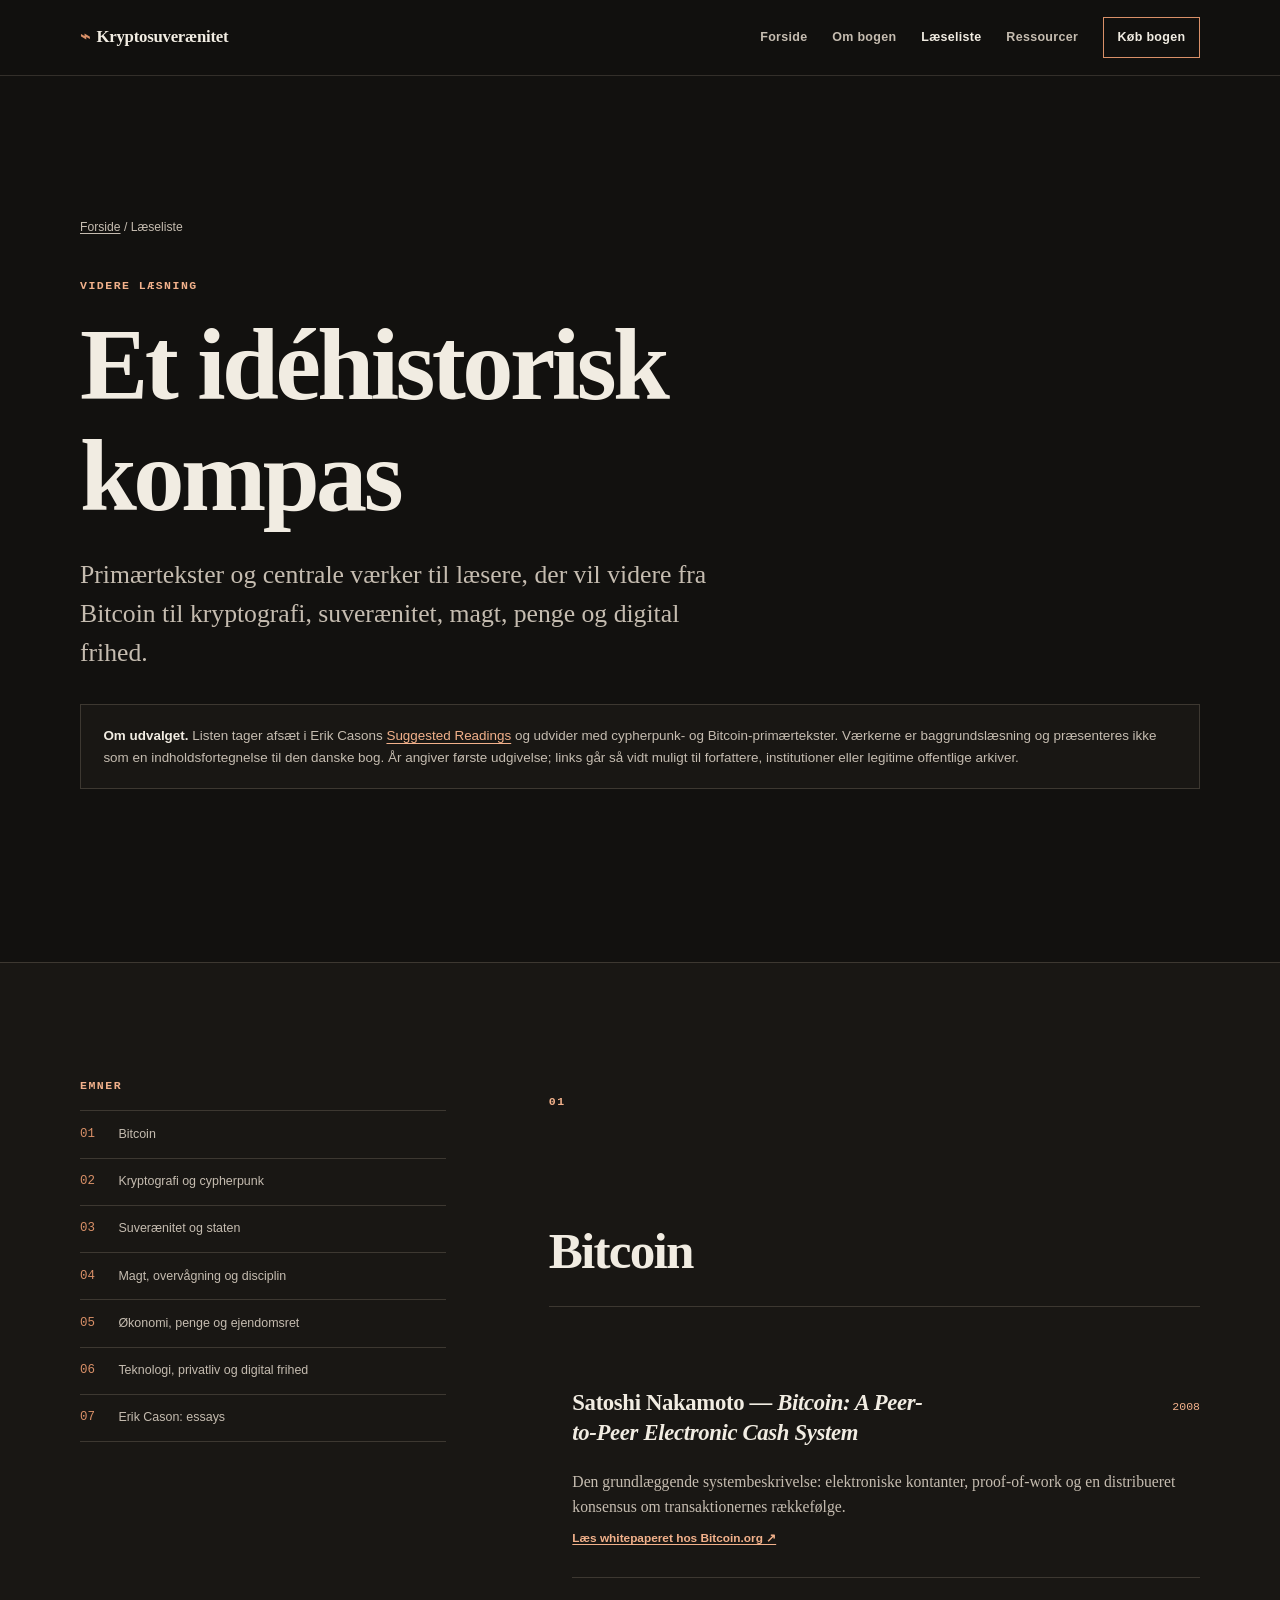
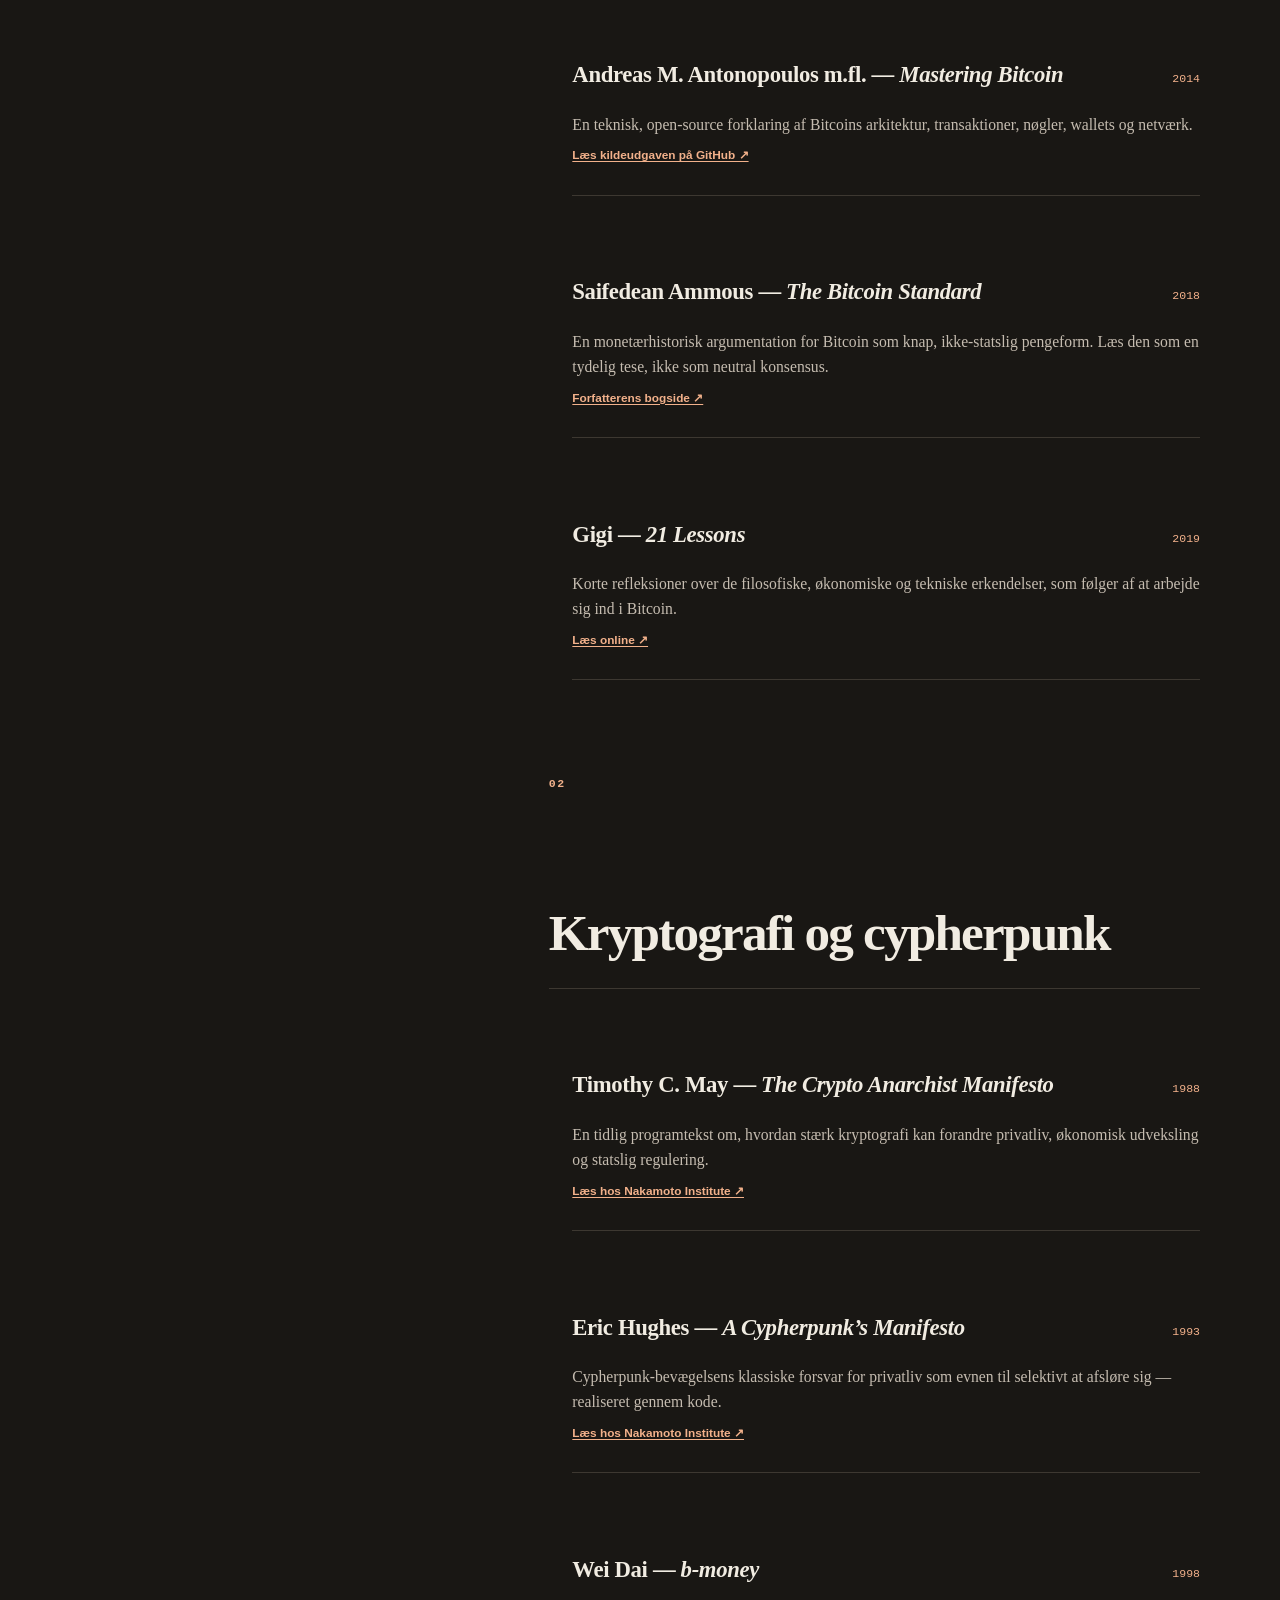
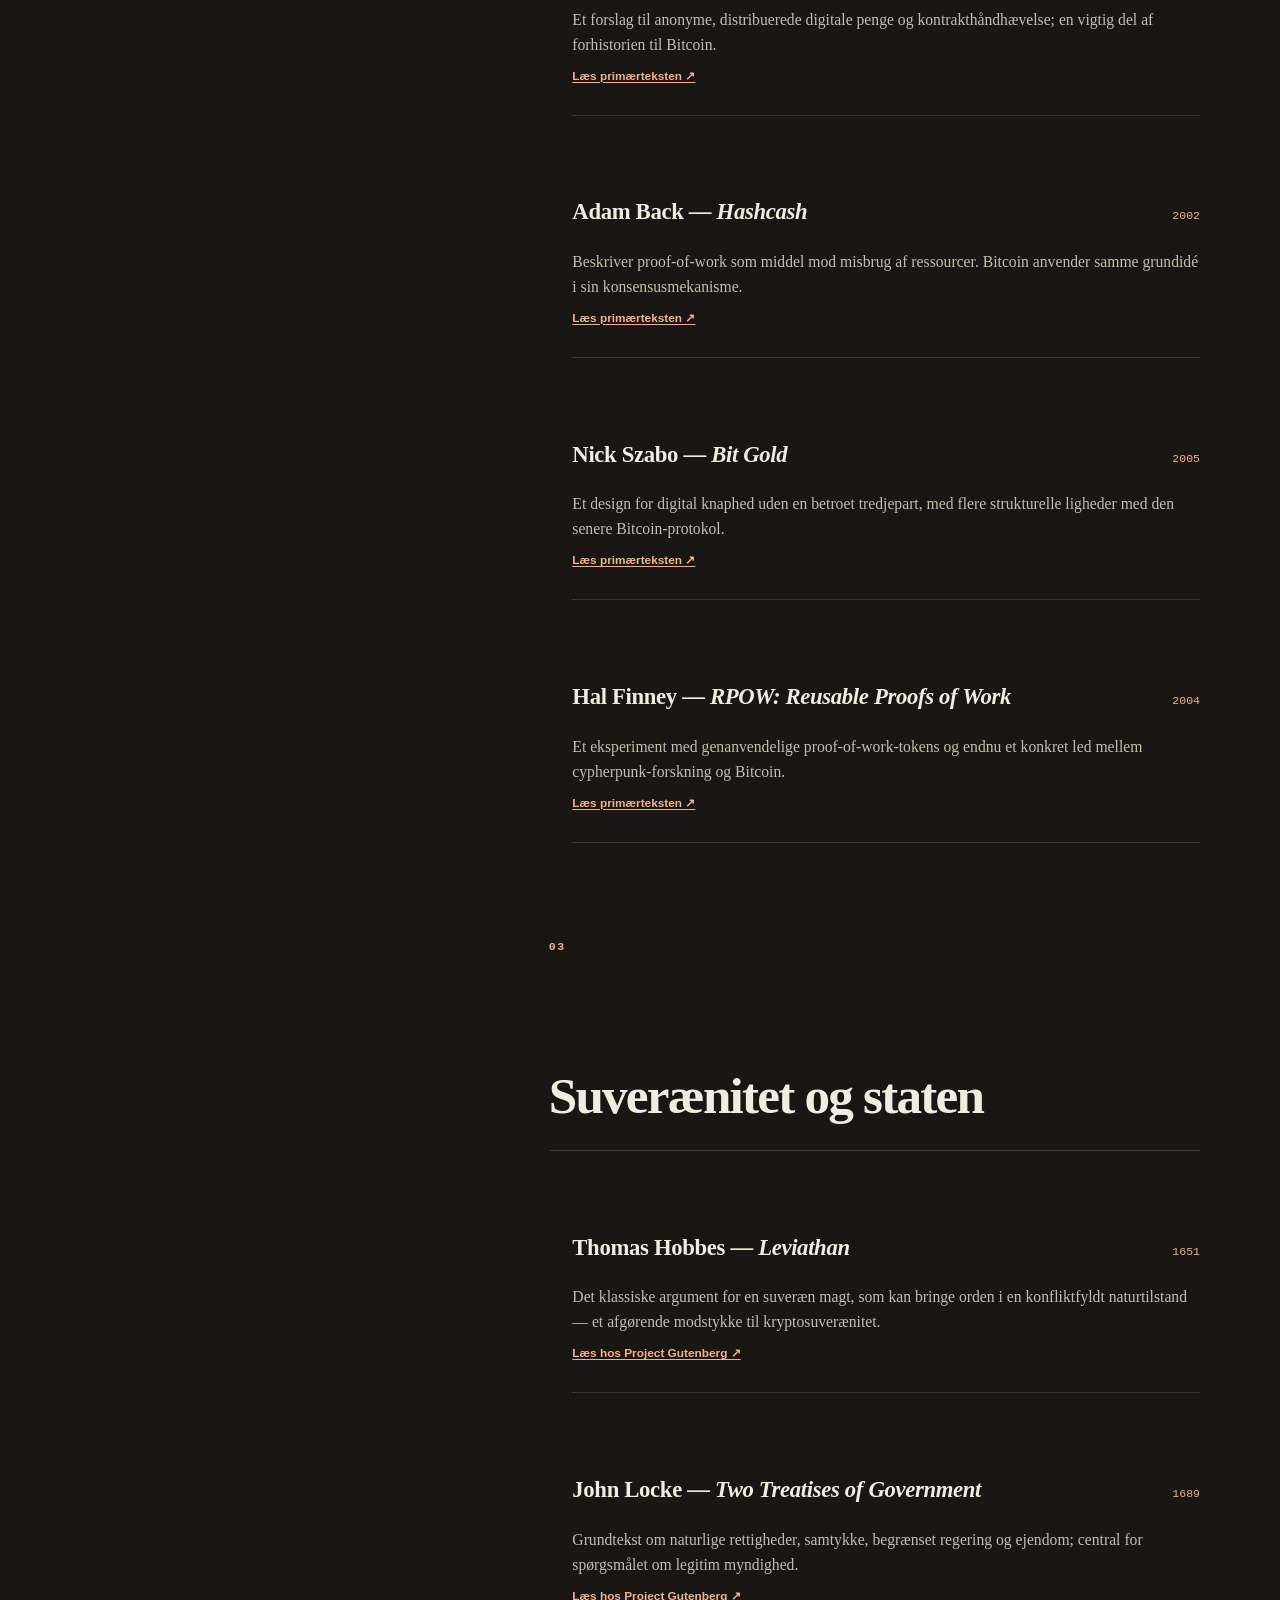
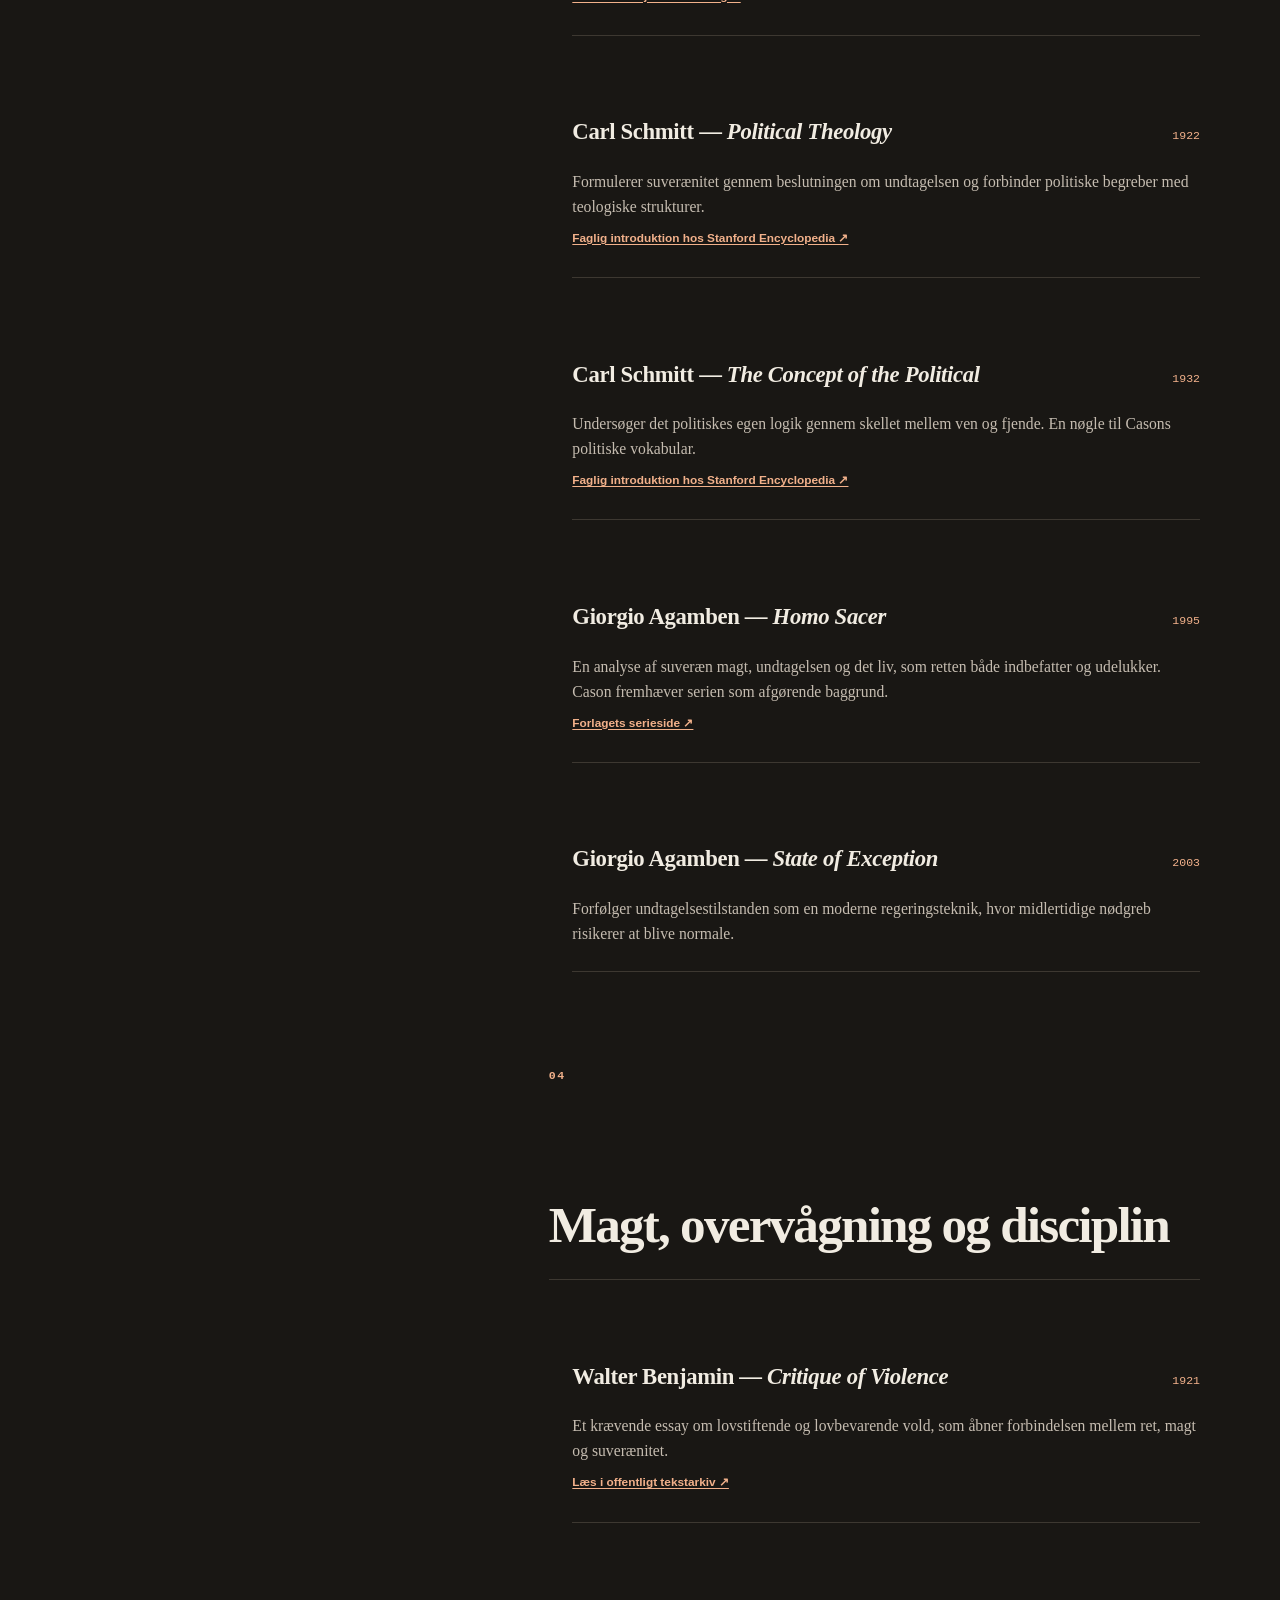
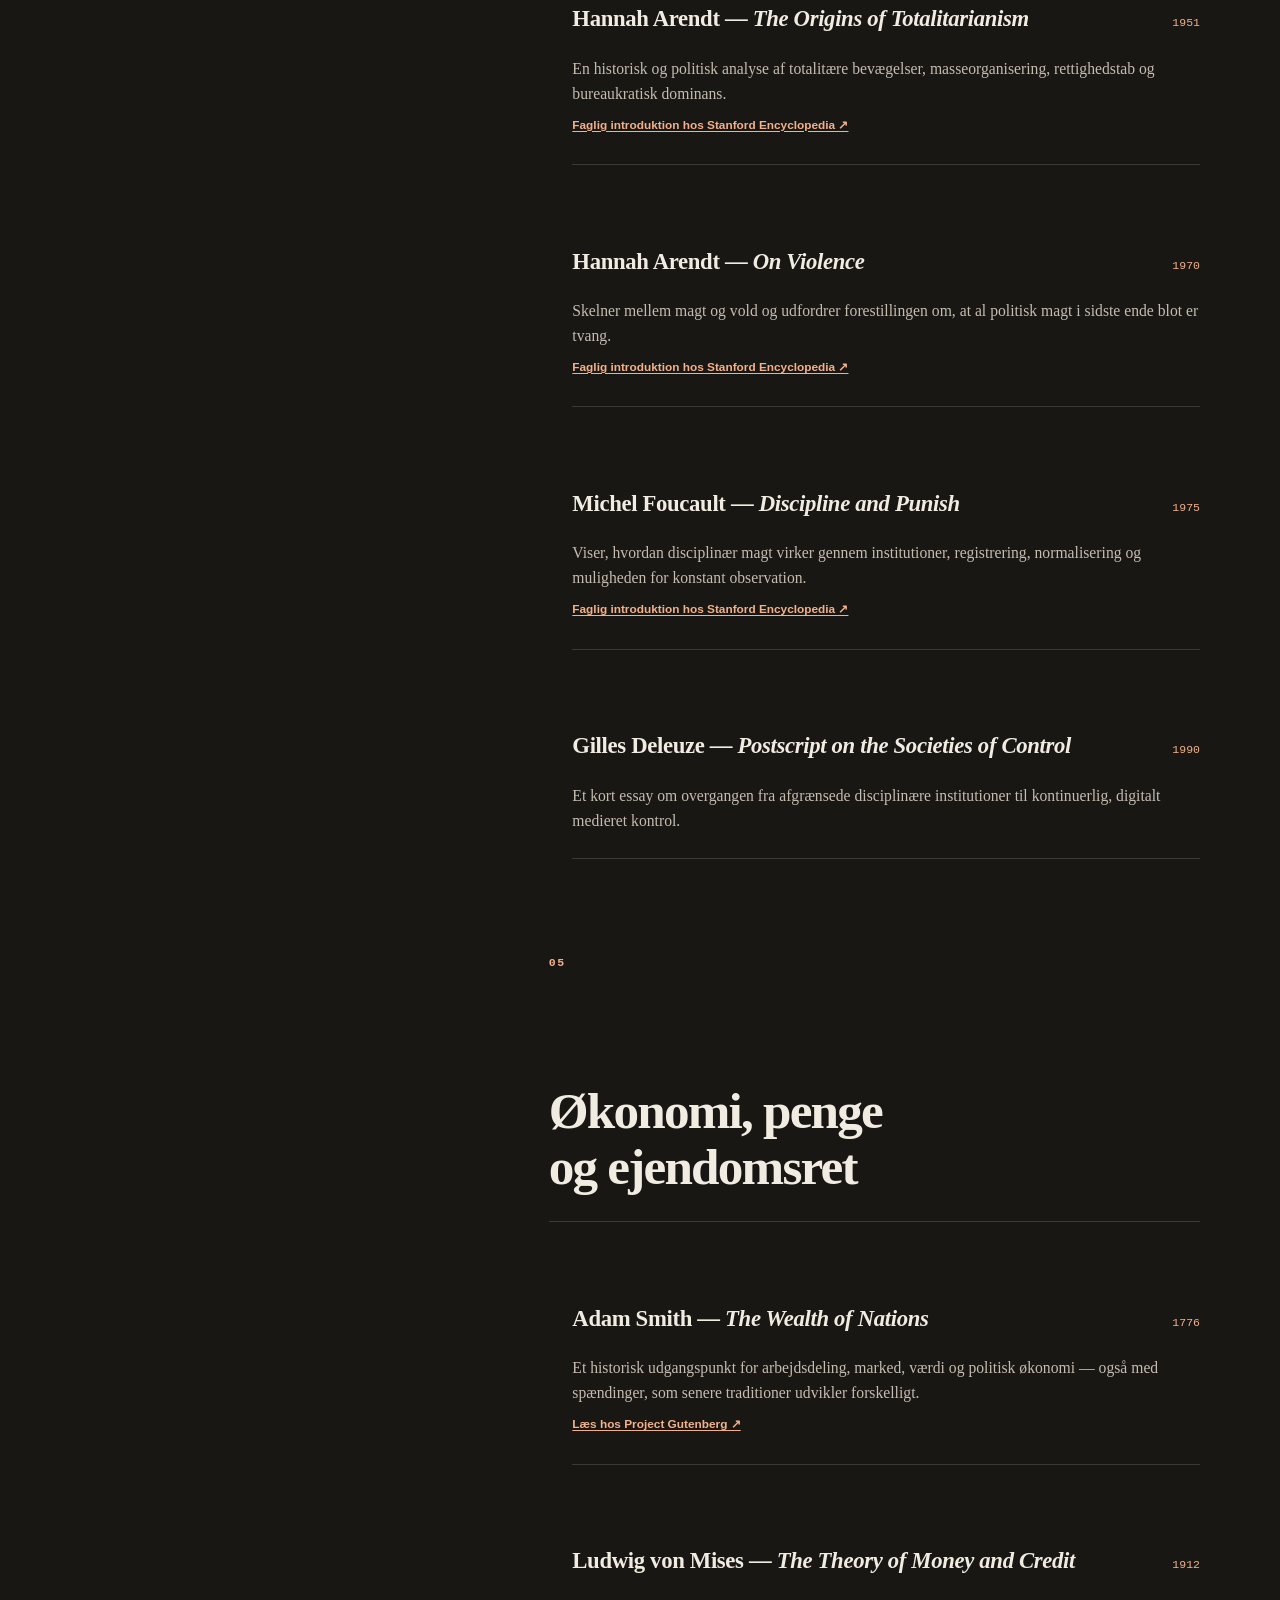
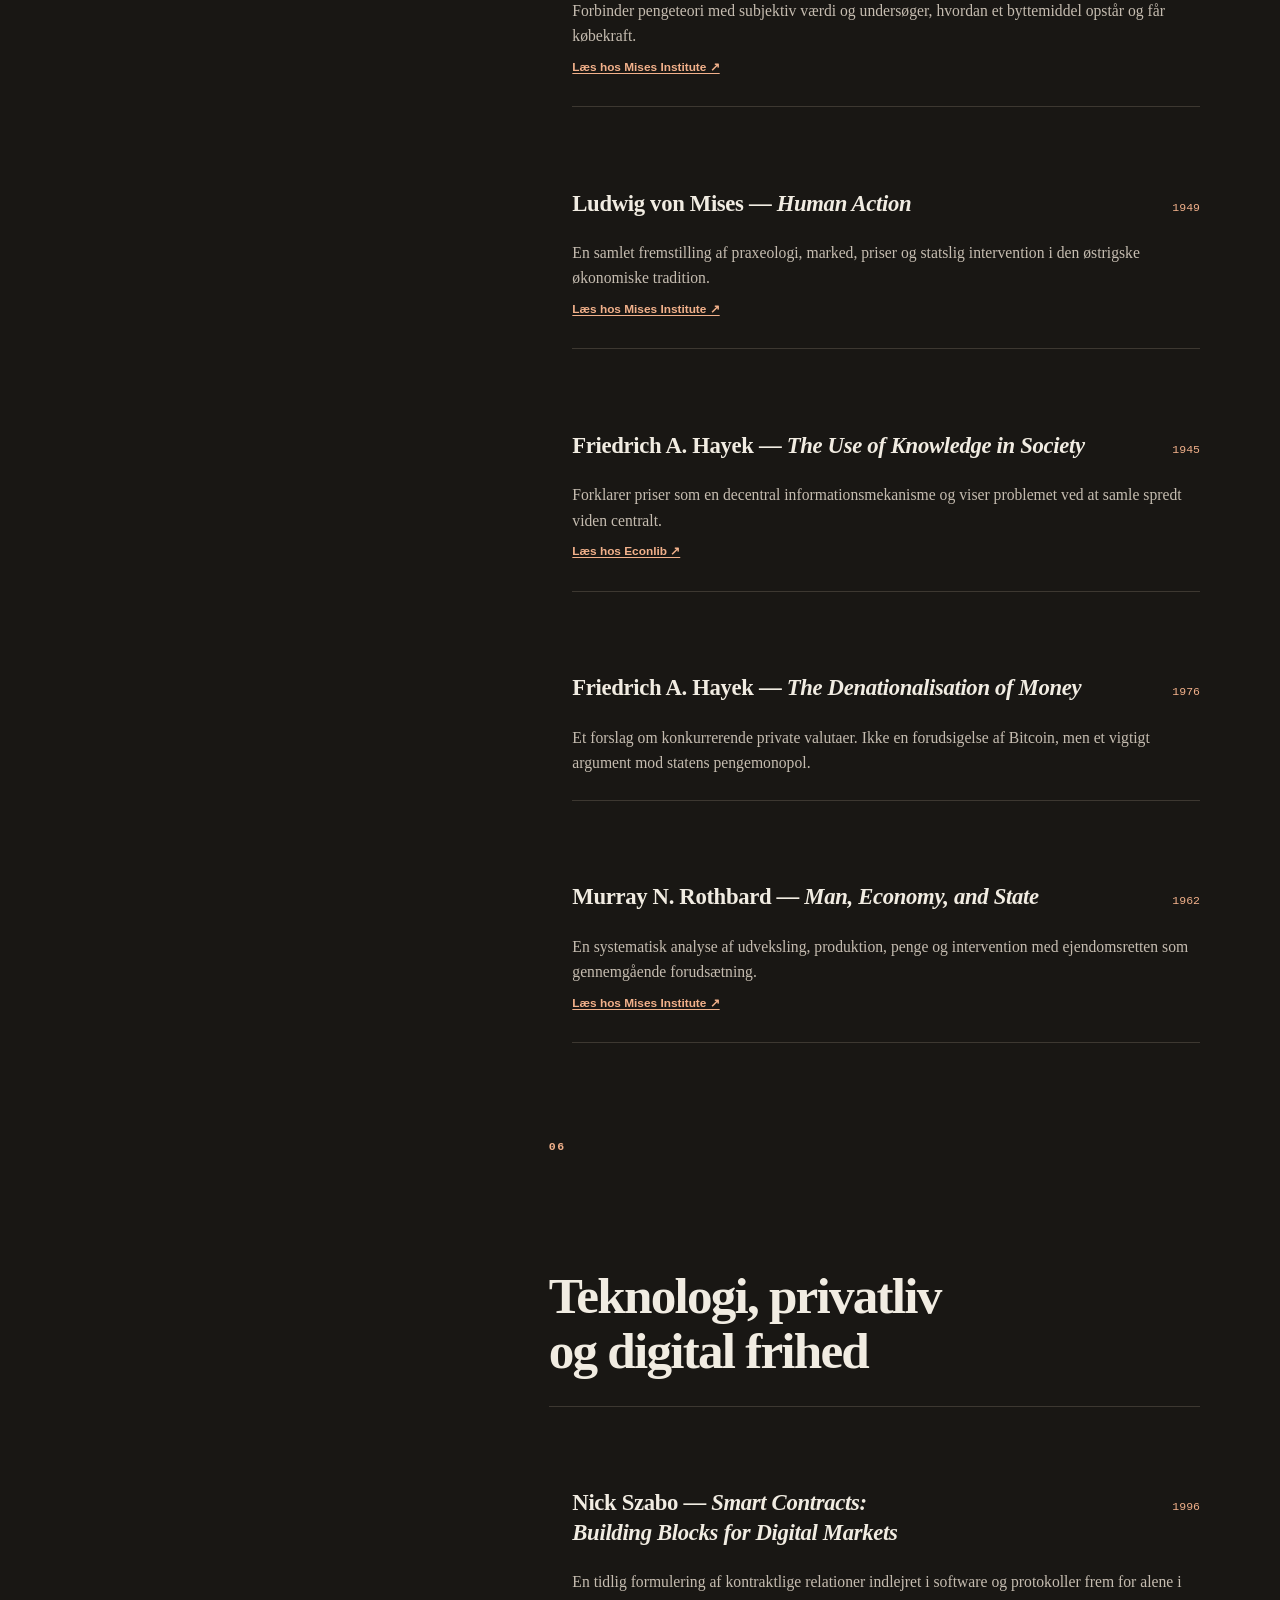
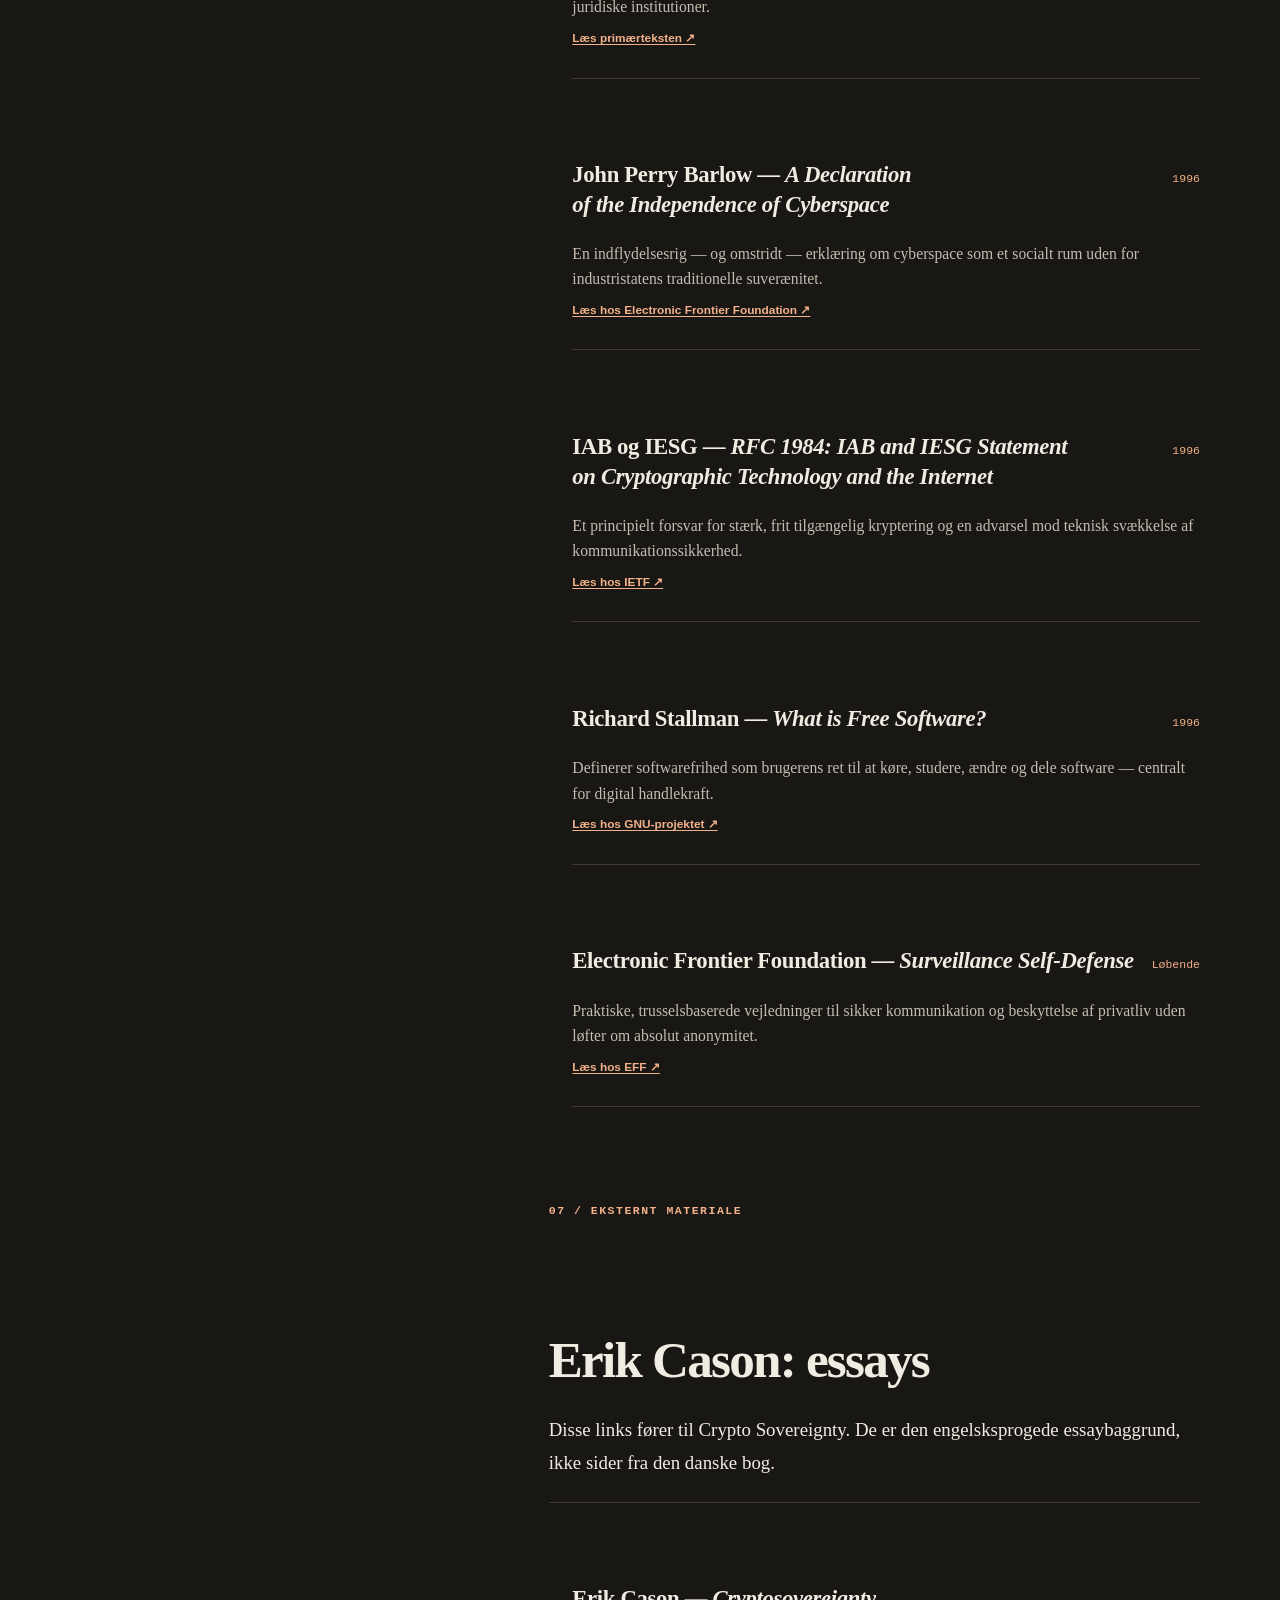
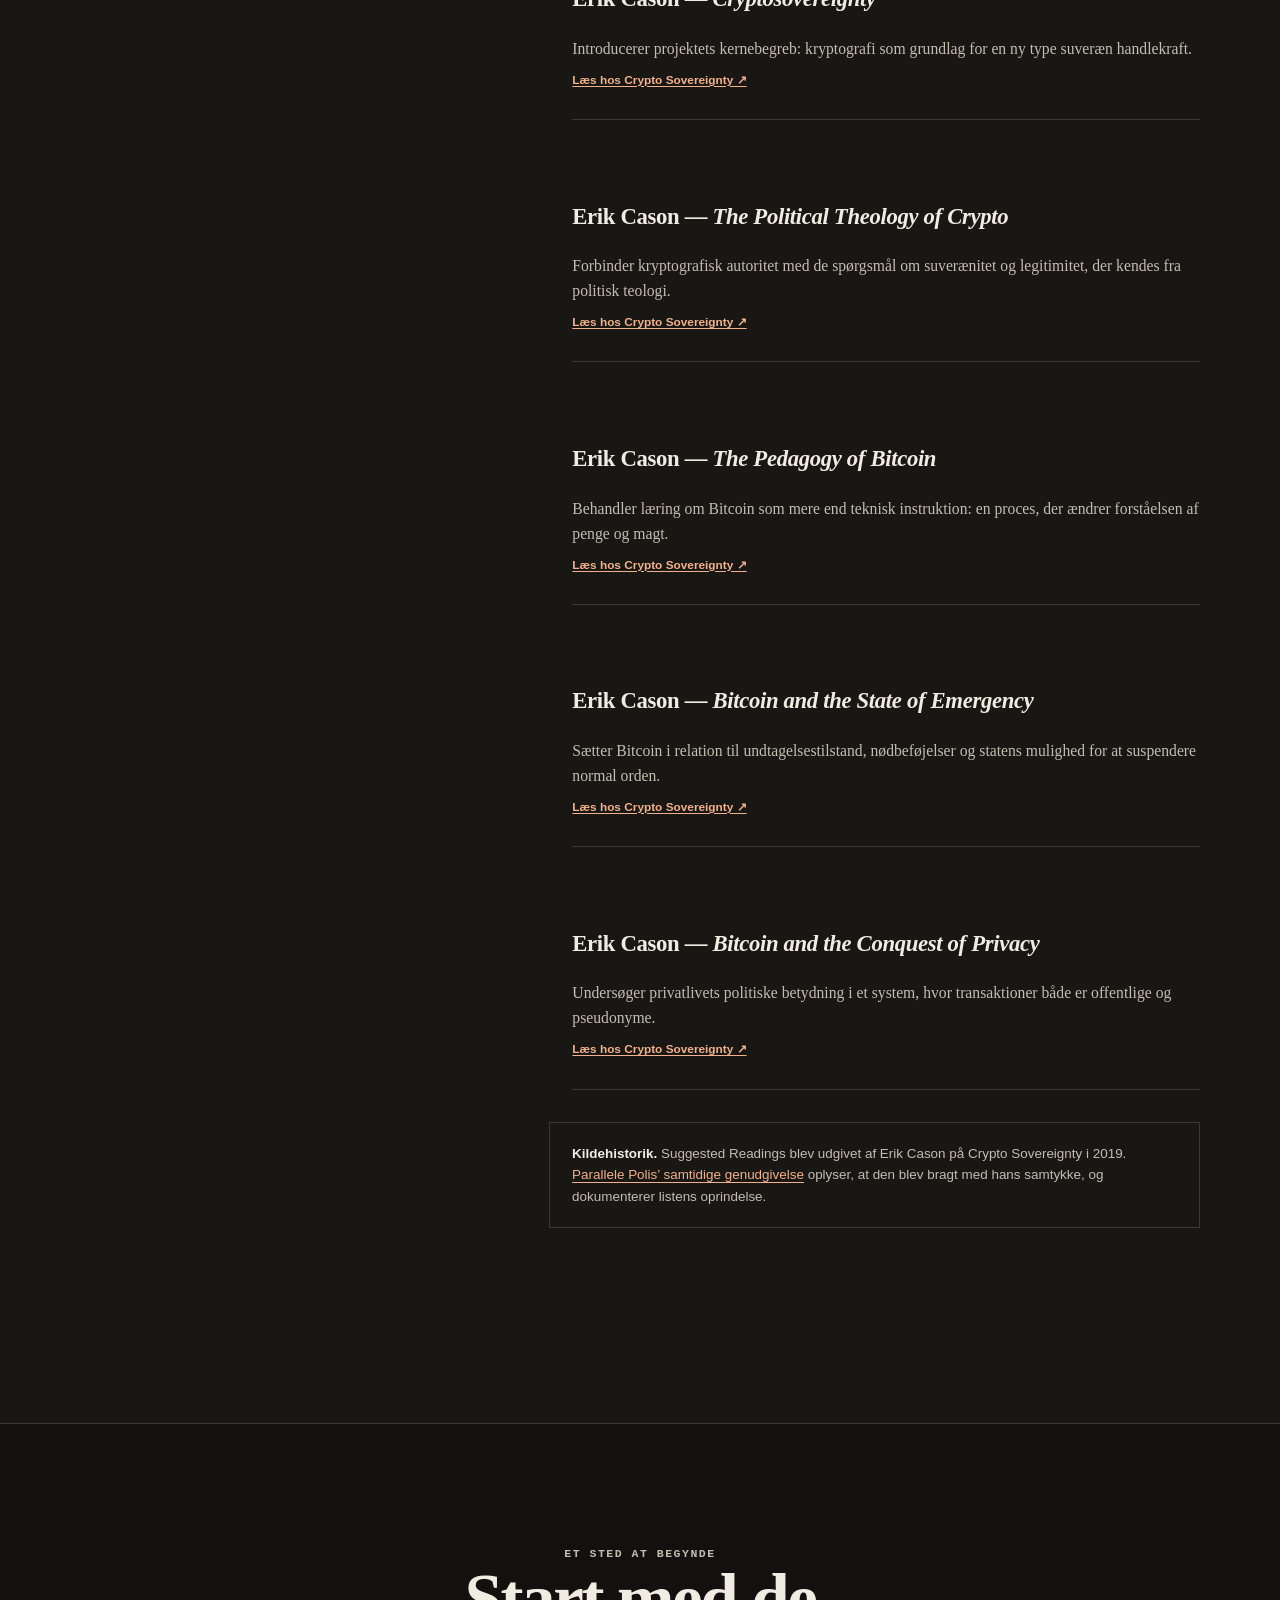
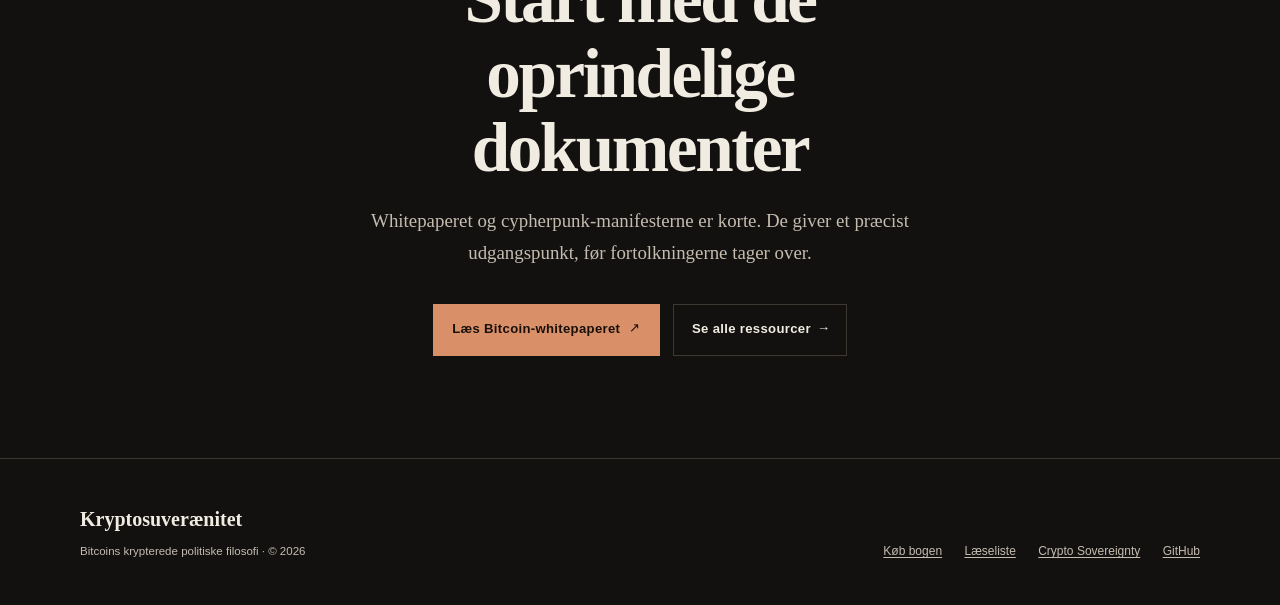
==== laeseliste/index.html @ de73b426 "Add curated reading list" ====
<!doctype html>
<html lang="da"><head><meta charset="utf-8"><meta name="viewport" content="width=device-width, initial-scale=1"><title>Læseliste – Kryptosuverænitet</title><meta name="description" content="En kurateret læseliste om Bitcoin, cypherpunk, suverænitet, staten, magt, penge, privatliv og digital frihed."><link rel="canonical" href="https://xn--suvern-tua.dk/laeseliste/"><meta property="og:locale" content="da_DK"><meta property="og:type" content="website"><meta property="og:site_name" content="Kryptosuverænitet"><meta property="og:title" content="Læseliste – Kryptosuverænitet"><meta property="og:description" content="Kuraterede primærtekster om Bitcoin, kryptografi, suverænitet, magt, penge og digital frihed."><meta property="og:url" content="https://xn--suvern-tua.dk/laeseliste/"><meta property="og:image" content="https://xn--suvern-tua.dk/assets/images/social-card.webp"><meta property="og:image:alt" content="Kryptosuverænitet – læseliste"><meta name="twitter:card" content="summary_large_image"><meta name="twitter:title" content="Læseliste – Kryptosuverænitet"><meta name="twitter:description" content="Kuraterede primærtekster om Bitcoin, kryptografi, suverænitet, magt, penge og digital frihed."><meta name="twitter:image" content="https://xn--suvern-tua.dk/assets/images/social-card.webp"><meta name="theme-color" content="#12110f"><link rel="stylesheet" href="/assets/css/main.css"><link rel="icon" href="/assets/images/favicon.svg" type="image/svg+xml"></head><body><a class="skip-link" href="#indhold">Gå til indhold</a>
<header class="site-header">
  <nav class="nav-shell" aria-label="Primær navigation">
    <a class="brand" href="/"><span class="brand-mark" aria-hidden="true">⌁</span>Kryptosuverænitet</a>
    <ul class="nav-list"><li><a href="/">Forside</a></li><li><a href="/om-bogen/">Om bogen</a></li><li><a aria-current="page" href="/laeseliste/">Læseliste</a></li><li><a href="/ressourcer/">Ressourcer</a></li><li><a class="buy-link" href="https://shop21.dk/vare/kryptosuveraenitet-bitcoins-krypterede-politiske-filosofi/">Køb bogen</a></li></ul>
  </nav>
</header><main id="indhold">
<header class="page-hero shell"><p class="breadcrumb"><a href="/">Forside</a> / Læseliste</p><p class="eyebrow">Videre læsning</p><h1>Et idéhistorisk kompas</h1><p class="lede">Primærtekster og centrale værker til læsere, der vil videre fra Bitcoin til kryptografi, suverænitet, magt, penge og digital frihed.</p><div class="notice"><strong>Om udvalget.</strong> Listen tager afsæt i Erik Casons <a href="https://cryptosovereignty.org/suggested-readings/">Suggested Readings</a> og udvider med cypherpunk- og Bitcoin-primærtekster. Værkerne er baggrundslæsning og præsenteres ikke som en indholdsfortegnelse til den danske bog. År angiver første udgivelse; links går så vidt muligt til forfattere, institutioner eller legitime offentlige arkiver.</div></header>
<section class="section section-soft"><div class="shell split">
<nav class="toc" aria-label="Læselistens emner"><p class="eyebrow">Emner</p><ol><li><a href="#bitcoin">Bitcoin</a></li><li><a href="#kryptografi">Kryptografi og cypherpunk</a></li><li><a href="#suveraenitet">Suverænitet og staten</a></li><li><a href="#magt">Magt, overvågning og disciplin</a></li><li><a href="#oekonomi">Økonomi, penge og ejendomsret</a></li><li><a href="#frihed">Teknologi, privatliv og digital frihed</a></li><li><a href="#cason">Erik Cason: essays</a></li></ol></nav>
<div class="prose">
<section id="bitcoin" class="reading-section"><p class="eyebrow">01</p><h2>Bitcoin</h2><ol class="reading-list">
<li class="reading-item"><div class="reading-item-head"><h3>Satoshi Nakamoto — <cite>Bitcoin: A Peer-to-Peer Electronic Cash System</cite></h3><span class="year">2008</span></div><p>Den grundlæggende systembeskrivelse: elektroniske kontanter, proof-of-work og en distribueret konsensus om transaktionernes rækkefølge.</p><a class="source-link" href="https://bitcoin.org/bitcoin.pdf">Læs whitepaperet hos Bitcoin.org ↗</a></li>
<li class="reading-item"><div class="reading-item-head"><h3>Andreas M. Antonopoulos m.fl. — <cite>Mastering Bitcoin</cite></h3><span class="year">2014</span></div><p>En teknisk, open-source forklaring af Bitcoins arkitektur, transaktioner, nøgler, wallets og netværk.</p><a class="source-link" href="https://github.com/bitcoinbook/bitcoinbook">Læs kildeudgaven på GitHub ↗</a></li>
<li class="reading-item"><div class="reading-item-head"><h3>Saifedean Ammous — <cite>The Bitcoin Standard</cite></h3><span class="year">2018</span></div><p>En monetærhistorisk argumentation for Bitcoin som knap, ikke-statslig pengeform. Læs den som en tydelig tese, ikke som neutral konsensus.</p><a class="source-link" href="https://saifedean.com/tbs">Forfatterens bogside ↗</a></li>
<li class="reading-item"><div class="reading-item-head"><h3>Gigi — <cite>21 Lessons</cite></h3><span class="year">2019</span></div><p>Korte refleksioner over de filosofiske, økonomiske og tekniske erkendelser, som følger af at arbejde sig ind i Bitcoin.</p><a class="source-link" href="https://21lessons.com/">Læs online ↗</a></li>
</ol></section>
<section id="kryptografi" class="reading-section"><p class="eyebrow">02</p><h2>Kryptografi og cypherpunk</h2><ol class="reading-list">
<li class="reading-item"><div class="reading-item-head"><h3>Timothy C. May — <cite>The Crypto Anarchist Manifesto</cite></h3><span class="year">1988</span></div><p>En tidlig programtekst om, hvordan stærk kryptografi kan forandre privatliv, økonomisk udveksling og statslig regulering.</p><a class="source-link" href="https://nakamotoinstitute.org/library/crypto-anarchist-manifesto/">Læs hos Nakamoto Institute ↗</a></li>
<li class="reading-item"><div class="reading-item-head"><h3>Eric Hughes — <cite>A Cypherpunk’s Manifesto</cite></h3><span class="year">1993</span></div><p>Cypherpunk-bevægelsens klassiske forsvar for privatliv som evnen til selektivt at afsløre sig — realiseret gennem kode.</p><a class="source-link" href="https://nakamotoinstitute.org/library/cypherpunk-manifesto/">Læs hos Nakamoto Institute ↗</a></li>
<li class="reading-item"><div class="reading-item-head"><h3>Wei Dai — <cite>b-money</cite></h3><span class="year">1998</span></div><p>Et forslag til anonyme, distribuerede digitale penge og kontrakthåndhævelse; en vigtig del af forhistorien til Bitcoin.</p><a class="source-link" href="https://nakamotoinstitute.org/library/b-money/">Læs primærteksten ↗</a></li>
<li class="reading-item"><div class="reading-item-head"><h3>Adam Back — <cite>Hashcash</cite></h3><span class="year">2002</span></div><p>Beskriver proof-of-work som middel mod misbrug af ressourcer. Bitcoin anvender samme grundidé i sin konsensusmekanisme.</p><a class="source-link" href="https://nakamotoinstitute.org/library/hashcash/">Læs primærteksten ↗</a></li>
<li class="reading-item"><div class="reading-item-head"><h3>Nick Szabo — <cite>Bit Gold</cite></h3><span class="year">2005</span></div><p>Et design for digital knaphed uden en betroet tredjepart, med flere strukturelle ligheder med den senere Bitcoin-protokol.</p><a class="source-link" href="https://nakamotoinstitute.org/library/bit-gold/">Læs primærteksten ↗</a></li>
<li class="reading-item"><div class="reading-item-head"><h3>Hal Finney — <cite>RPOW: Reusable Proofs of Work</cite></h3><span class="year">2004</span></div><p>Et eksperiment med genanvendelige proof-of-work-tokens og endnu et konkret led mellem cypherpunk-forskning og Bitcoin.</p><a class="source-link" href="https://nakamotoinstitute.org/library/rpow/">Læs primærteksten ↗</a></li>
</ol></section>
<section id="suveraenitet" class="reading-section"><p class="eyebrow">03</p><h2>Suverænitet og staten</h2><ol class="reading-list">
<li class="reading-item"><div class="reading-item-head"><h3>Thomas Hobbes — <cite>Leviathan</cite></h3><span class="year">1651</span></div><p>Det klassiske argument for en suveræn magt, som kan bringe orden i en konfliktfyldt naturtilstand — et afgørende modstykke til kryptosuverænitet.</p><a class="source-link" href="https://www.gutenberg.org/ebooks/3207">Læs hos Project Gutenberg ↗</a></li>
<li class="reading-item"><div class="reading-item-head"><h3>John Locke — <cite>Two Treatises of Government</cite></h3><span class="year">1689</span></div><p>Grundtekst om naturlige rettigheder, samtykke, begrænset regering og ejendom; central for spørgsmålet om legitim myndighed.</p><a class="source-link" href="https://www.gutenberg.org/ebooks/7370">Læs hos Project Gutenberg ↗</a></li>
<li class="reading-item"><div class="reading-item-head"><h3>Carl Schmitt — <cite>Political Theology</cite></h3><span class="year">1922</span></div><p>Formulerer suverænitet gennem beslutningen om undtagelsen og forbinder politiske begreber med teologiske strukturer.</p><a class="source-link" href="https://plato.stanford.edu/entries/schmitt/">Faglig introduktion hos Stanford Encyclopedia ↗</a></li>
<li class="reading-item"><div class="reading-item-head"><h3>Carl Schmitt — <cite>The Concept of the Political</cite></h3><span class="year">1932</span></div><p>Undersøger det politiskes egen logik gennem skellet mellem ven og fjende. En nøgle til Casons politiske vokabular.</p><a class="source-link" href="https://plato.stanford.edu/entries/schmitt/">Faglig introduktion hos Stanford Encyclopedia ↗</a></li>
<li class="reading-item"><div class="reading-item-head"><h3>Giorgio Agamben — <cite>Homo Sacer</cite></h3><span class="year">1995</span></div><p>En analyse af suveræn magt, undtagelsen og det liv, som retten både indbefatter og udelukker. Cason fremhæver serien som afgørende baggrund.</p><a class="source-link" href="https://www.sup.org/books/title/?id=28469">Forlagets serieside ↗</a></li>
<li class="reading-item"><div class="reading-item-head"><h3>Giorgio Agamben — <cite>State of Exception</cite></h3><span class="year">2003</span></div><p>Forfølger undtagelsestilstanden som en moderne regeringsteknik, hvor midlertidige nødgreb risikerer at blive normale.</p></li>
</ol></section>
<section id="magt" class="reading-section"><p class="eyebrow">04</p><h2>Magt, overvågning og disciplin</h2><ol class="reading-list">
<li class="reading-item"><div class="reading-item-head"><h3>Walter Benjamin — <cite>Critique of Violence</cite></h3><span class="year">1921</span></div><p>Et krævende essay om lovstiftende og lovbevarende vold, som åbner forbindelsen mellem ret, magt og suverænitet.</p><a class="source-link" href="https://www.marxists.org/reference/subject/philosophy/works/ge/benjamin.htm">Læs i offentligt tekstarkiv ↗</a></li>
<li class="reading-item"><div class="reading-item-head"><h3>Hannah Arendt — <cite>The Origins of Totalitarianism</cite></h3><span class="year">1951</span></div><p>En historisk og politisk analyse af totalitære bevægelser, masseorganisering, rettighedstab og bureaukratisk dominans.</p><a class="source-link" href="https://plato.stanford.edu/entries/arendt/">Faglig introduktion hos Stanford Encyclopedia ↗</a></li>
<li class="reading-item"><div class="reading-item-head"><h3>Hannah Arendt — <cite>On Violence</cite></h3><span class="year">1970</span></div><p>Skelner mellem magt og vold og udfordrer forestillingen om, at al politisk magt i sidste ende blot er tvang.</p><a class="source-link" href="https://plato.stanford.edu/entries/arendt/">Faglig introduktion hos Stanford Encyclopedia ↗</a></li>
<li class="reading-item"><div class="reading-item-head"><h3>Michel Foucault — <cite>Discipline and Punish</cite></h3><span class="year">1975</span></div><p>Viser, hvordan disciplinær magt virker gennem institutioner, registrering, normalisering og muligheden for konstant observation.</p><a class="source-link" href="https://plato.stanford.edu/entries/foucault/">Faglig introduktion hos Stanford Encyclopedia ↗</a></li>
<li class="reading-item"><div class="reading-item-head"><h3>Gilles Deleuze — <cite>Postscript on the Societies of Control</cite></h3><span class="year">1990</span></div><p>Et kort essay om overgangen fra afgrænsede disciplinære institutioner til kontinuerlig, digitalt medieret kontrol.</p></li>
</ol></section>
<section id="oekonomi" class="reading-section"><p class="eyebrow">05</p><h2>Økonomi, penge og ejendomsret</h2><ol class="reading-list">
<li class="reading-item"><div class="reading-item-head"><h3>Adam Smith — <cite>The Wealth of Nations</cite></h3><span class="year">1776</span></div><p>Et historisk udgangspunkt for arbejdsdeling, marked, værdi og politisk økonomi — også med spændinger, som senere traditioner udvikler forskelligt.</p><a class="source-link" href="https://www.gutenberg.org/files/3300/3300-h/3300-h.htm">Læs hos Project Gutenberg ↗</a></li>
<li class="reading-item"><div class="reading-item-head"><h3>Ludwig von Mises — <cite>The Theory of Money and Credit</cite></h3><span class="year">1912</span></div><p>Forbinder pengeteori med subjektiv værdi og undersøger, hvordan et byttemiddel opstår og får købekraft.</p><a class="source-link" href="https://mises.org/library/book/theory-money-and-credit">Læs hos Mises Institute ↗</a></li>
<li class="reading-item"><div class="reading-item-head"><h3>Ludwig von Mises — <cite>Human Action</cite></h3><span class="year">1949</span></div><p>En samlet fremstilling af praxeologi, marked, priser og statslig intervention i den østrigske økonomiske tradition.</p><a class="source-link" href="https://mises.org/library/book/human-action">Læs hos Mises Institute ↗</a></li>
<li class="reading-item"><div class="reading-item-head"><h3>Friedrich A. Hayek — <cite>The Use of Knowledge in Society</cite></h3><span class="year">1945</span></div><p>Forklarer priser som en decentral informationsmekanisme og viser problemet ved at samle spredt viden centralt.</p><a class="source-link" href="https://www.econlib.org/library/Essays/hykKnw.html">Læs hos Econlib ↗</a></li>
<li class="reading-item"><div class="reading-item-head"><h3>Friedrich A. Hayek — <cite>The Denationalisation of Money</cite></h3><span class="year">1976</span></div><p>Et forslag om konkurrerende private valutaer. Ikke en forudsigelse af Bitcoin, men et vigtigt argument mod statens pengemonopol.</p></li>
<li class="reading-item"><div class="reading-item-head"><h3>Murray N. Rothbard — <cite>Man, Economy, and State</cite></h3><span class="year">1962</span></div><p>En systematisk analyse af udveksling, produktion, penge og intervention med ejendomsretten som gennemgående forudsætning.</p><a class="source-link" href="https://mises.org/library/book/man-economy-and-state-power-and-market">Læs hos Mises Institute ↗</a></li>
</ol></section>
<section id="frihed" class="reading-section"><p class="eyebrow">06</p><h2>Teknologi, privatliv og digital frihed</h2><ol class="reading-list">
<li class="reading-item"><div class="reading-item-head"><h3>Nick Szabo — <cite>Smart Contracts: Building Blocks for Digital Markets</cite></h3><span class="year">1996</span></div><p>En tidlig formulering af kontraktlige relationer indlejret i software og protokoller frem for alene i juridiske institutioner.</p><a class="source-link" href="https://nakamotoinstitute.org/library/smart-contracts/">Læs primærteksten ↗</a></li>
<li class="reading-item"><div class="reading-item-head"><h3>John Perry Barlow — <cite>A Declaration of the Independence of Cyberspace</cite></h3><span class="year">1996</span></div><p>En indflydelsesrig — og omstridt — erklæring om cyberspace som et socialt rum uden for industristatens traditionelle suverænitet.</p><a class="source-link" href="https://www.eff.org/cyberspace-independence">Læs hos Electronic Frontier Foundation ↗</a></li>
<li class="reading-item"><div class="reading-item-head"><h3>IAB og IESG — <cite>RFC 1984: IAB and IESG Statement on Cryptographic Technology and the Internet</cite></h3><span class="year">1996</span></div><p>Et principielt forsvar for stærk, frit tilgængelig kryptering og en advarsel mod teknisk svækkelse af kommunikationssikkerhed.</p><a class="source-link" href="https://datatracker.ietf.org/doc/html/rfc1984">Læs hos IETF ↗</a></li>
<li class="reading-item"><div class="reading-item-head"><h3>Richard Stallman — <cite>What is Free Software?</cite></h3><span class="year">1996</span></div><p>Definerer softwarefrihed som brugerens ret til at køre, studere, ændre og dele software — centralt for digital handlekraft.</p><a class="source-link" href="https://www.gnu.org/philosophy/free-sw.html">Læs hos GNU-projektet ↗</a></li>
<li class="reading-item"><div class="reading-item-head"><h3>Electronic Frontier Foundation — <cite>Surveillance Self-Defense</cite></h3><span class="year">Løbende</span></div><p>Praktiske, trusselsbaserede vejledninger til sikker kommunikation og beskyttelse af privatliv uden løfter om absolut anonymitet.</p><a class="source-link" href="https://ssd.eff.org/">Læs hos EFF ↗</a></li>
</ol></section>
<section id="cason" class="reading-section"><p class="eyebrow">07 / Eksternt materiale</p><h2>Erik Cason: essays</h2><p>Disse links fører til Crypto Sovereignty. De er den engelsksprogede essaybaggrund, ikke sider fra den danske bog.</p><ol class="reading-list">
<li class="reading-item"><div class="reading-item-head"><h3>Erik Cason — <cite>Cryptosovereignty</cite></h3></div><p>Introducerer projektets kernebegreb: kryptografi som grundlag for en ny type suveræn handlekraft.</p><a class="source-link" href="https://cryptosovereignty.org/cryptosovereignty/">Læs hos Crypto Sovereignty ↗</a></li>
<li class="reading-item"><div class="reading-item-head"><h3>Erik Cason — <cite>The Political Theology of Crypto</cite></h3></div><p>Forbinder kryptografisk autoritet med de spørgsmål om suverænitet og legitimitet, der kendes fra politisk teologi.</p><a class="source-link" href="https://cryptosovereignty.org/the-political-theology-of-crypto/">Læs hos Crypto Sovereignty ↗</a></li>
<li class="reading-item"><div class="reading-item-head"><h3>Erik Cason — <cite>The Pedagogy of Bitcoin</cite></h3></div><p>Behandler læring om Bitcoin som mere end teknisk instruktion: en proces, der ændrer forståelsen af penge og magt.</p><a class="source-link" href="https://cryptosovereignty.org/the-pedagogy-of-bitcoin/">Læs hos Crypto Sovereignty ↗</a></li>
<li class="reading-item"><div class="reading-item-head"><h3>Erik Cason — <cite>Bitcoin and the State of Emergency</cite></h3></div><p>Sætter Bitcoin i relation til undtagelsestilstand, nødbeføjelser og statens mulighed for at suspendere normal orden.</p><a class="source-link" href="https://cryptosovereignty.org/bitcoin-and-the-state-of-emergency/">Læs hos Crypto Sovereignty ↗</a></li>
<li class="reading-item"><div class="reading-item-head"><h3>Erik Cason — <cite>Bitcoin and the Conquest of Privacy</cite></h3></div><p>Undersøger privatlivets politiske betydning i et system, hvor transaktioner både er offentlige og pseudonyme.</p><a class="source-link" href="https://cryptosovereignty.org/bitcoin-and-the-conquest-of-privacy/">Læs hos Crypto Sovereignty ↗</a></li>
</ol><div class="notice"><strong>Kildehistorik.</strong> Suggested Readings blev udgivet af Erik Cason på Crypto Sovereignty i 2019. <a href="https://www.parallele.at/suggested-readings/">Parallele Polis’ samtidige genudgivelse</a> oplyser, at den blev bragt med hans samtykke, og dokumenterer listens oprindelse.</div></section>
</div></div></section>
<section class="cta-band"><div class="shell"><p class="eyebrow">Et sted at begynde</p><h2>Start med de oprindelige dokumenter</h2><p>Whitepaperet og cypherpunk-manifesterne er korte. De giver et præcist udgangspunkt, før fortolkningerne tager over.</p><div class="actions"><a class="button button-primary" href="https://bitcoin.org/bitcoin.pdf">Læs Bitcoin-whitepaperet <span class="button-arrow" aria-hidden="true">↗</span></a><a class="button button-secondary" href="/ressourcer/">Se alle ressourcer <span class="button-arrow" aria-hidden="true">→</span></a></div></div></section>
</main><footer class="site-footer"><div class="shell footer-grid"><div><p class="footer-title">Kryptosuverænitet</p><p class="footer-note">Bitcoins krypterede politiske filosofi · © 2026</p></div><ul class="footer-links"><li><a href="https://shop21.dk/vare/kryptosuveraenitet-bitcoins-krypterede-politiske-filosofi/">Køb bogen</a></li><li><a href="/laeseliste/">Læseliste</a></li><li><a href="https://cryptosovereignty.org/">Crypto Sovereignty</a></li><li><a href="https://github.com/suveraenmand-design/suveraen.dk">GitHub</a></li></ul></div></footer></body></html>
---- assets/css/main.css ----
:root {
  color-scheme: dark;
  --ink: #f1ece2;
  --ink-soft: #c5bcb0;
  --paper: #12110f;
  --paper-raised: #191714;
  --paper-soft: #211e1a;
  --line: #3d3831;
  --accent: #d99068;
  --accent-light: #f2b18b;
  --button-ink: #19100b;
  --serif: Georgia, "Times New Roman", Times, serif;
  --sans: ui-sans-serif, -apple-system, BlinkMacSystemFont, "Segoe UI", sans-serif;
  --mono: ui-monospace, SFMono-Regular, Menlo, Monaco, Consolas, "Liberation Mono", monospace;
  --measure: 70rem;
  --text-measure: 43rem;
}

*, *::before, *::after { box-sizing: border-box; }
html { scroll-behavior: smooth; scroll-padding-top: 6.5rem; }
body {
  margin: 0;
  background: var(--paper);
  color: var(--ink);
  font-family: var(--serif);
  font-size: clamp(1.05rem, 0.99rem + 0.24vw, 1.18rem);
  line-height: 1.72;
  text-rendering: optimizeLegibility;
  -webkit-font-smoothing: antialiased;
}
img, svg { display: block; max-width: 100%; }
a { color: var(--accent-light); text-underline-offset: 0.2em; text-decoration-thickness: 0.08em; }
a:hover { color: var(--ink); }
a:focus-visible, button:focus-visible, summary:focus-visible {
  outline: 3px solid var(--accent-light);
  outline-offset: 4px;
  border-radius: 0.12rem;
}
::selection { background: var(--accent); color: var(--button-ink); }

.skip-link {
  position: fixed;
  z-index: 100;
  top: 0.75rem;
  left: 0.75rem;
  padding: 0.65rem 0.9rem;
  background: var(--ink);
  color: var(--paper);
  font-family: var(--sans);
  font-weight: 700;
  transform: translateY(-180%);
}
.skip-link:focus { transform: translateY(0); }

.site-header {
  position: sticky;
  z-index: 20;
  top: 0;
  border-bottom: 1px solid color-mix(in srgb, var(--line), transparent 20%);
  background: color-mix(in srgb, var(--paper), transparent 4%);
  backdrop-filter: blur(12px);
}
.nav-shell {
  width: min(calc(100% - 2rem), var(--measure));
  min-height: 4.7rem;
  margin-inline: auto;
  display: flex;
  align-items: center;
  justify-content: space-between;
  gap: 1.4rem;
}
.brand {
  color: var(--ink);
  font-family: var(--serif);
  font-size: 1.05rem;
  font-weight: 700;
  line-height: 1;
  letter-spacing: -0.015em;
  text-decoration: none;
  white-space: nowrap;
}
.brand-mark { color: var(--accent); font-family: var(--mono); margin-right: 0.42rem; }
.nav-list {
  display: flex;
  align-items: center;
  gap: clamp(0.75rem, 2vw, 1.55rem);
  margin: 0;
  padding: 0;
  list-style: none;
  font-family: var(--sans);
  font-size: 0.78rem;
  font-weight: 650;
  letter-spacing: 0.025em;
}
.nav-list a { color: var(--ink-soft); text-decoration: none; }
.nav-list a:hover, .nav-list a[aria-current="page"] { color: var(--ink); }
.nav-list .buy-link {
  display: inline-flex;
  min-height: 2.55rem;
  align-items: center;
  padding: 0.45rem 0.85rem;
  border: 1px solid var(--accent);
  color: var(--ink);
}
.nav-list .buy-link:hover { background: var(--accent); color: var(--button-ink); }

.shell { width: min(calc(100% - 2rem), var(--measure)); margin-inline: auto; }
.narrow { width: min(calc(100% - 2rem), var(--text-measure)); margin-inline: auto; }
.section { padding-block: clamp(4.4rem, 9vw, 8rem); border-top: 1px solid var(--line); }
.section-soft { background: var(--paper-raised); }
.section-head { max-width: 48rem; margin-bottom: clamp(2.2rem, 5vw, 4rem); }
.eyebrow {
  margin: 0 0 1rem;
  color: var(--accent-light);
  font-family: var(--mono);
  font-size: 0.72rem;
  font-weight: 600;
  line-height: 1.4;
  letter-spacing: 0.13em;
  text-transform: uppercase;
}
h1, h2, h3 {
  margin: 0;
  color: var(--ink);
  font-family: var(--serif);
  font-weight: 600;
  line-height: 1.08;
  letter-spacing: -0.035em;
  text-wrap: balance;
}
h1 { font-size: clamp(3.25rem, 8.5vw, 7.9rem); }
h2 { font-size: clamp(2.25rem, 5.4vw, 4.7rem); }
h3 { font-size: clamp(1.35rem, 2.6vw, 2rem); letter-spacing: -0.02em; }
p { margin-block: 0 1.2em; }
.lede {
  max-width: 41rem;
  color: var(--ink-soft);
  font-size: clamp(1.2rem, 1.03rem + 0.72vw, 1.65rem);
  line-height: 1.52;
}
.small-note { color: var(--ink-soft); font-family: var(--sans); font-size: 0.8rem; line-height: 1.55; }
.kicker-line { width: 3.5rem; height: 1px; margin: 1.2rem 0 1.5rem; border: 0; background: var(--accent); }

.hero {
  min-height: calc(100svh - 4.7rem);
  display: grid;
  align-items: center;
  overflow: hidden;
  padding-block: clamp(3.5rem, 7vw, 7rem);
  border-top: 0;
}
.hero-grid { display: grid; grid-template-columns: minmax(0, 1.4fr) minmax(17rem, 0.62fr); align-items: center; gap: clamp(3rem, 8vw, 8rem); }
.hero-copy { position: relative; z-index: 1; }
.hero h1 { max-width: 11ch; }
.hero-subtitle {
  margin: 0.65rem 0 1.7rem;
  color: var(--ink);
  font-size: clamp(1.4rem, 2.6vw, 2.25rem);
  font-style: italic;
  line-height: 1.25;
}
.hero-description { max-width: 38rem; color: var(--ink-soft); font-size: clamp(1.12rem, 1.02rem + 0.45vw, 1.42rem); line-height: 1.55; }
.actions { display: flex; flex-wrap: wrap; gap: 0.8rem; margin-top: 2.1rem; }
.button {
  display: inline-flex;
  min-height: 3.25rem;
  align-items: center;
  justify-content: center;
  gap: 0.55rem;
  padding: 0.72rem 1.15rem;
  border: 1px solid var(--line);
  color: var(--ink);
  font-family: var(--sans);
  font-size: 0.82rem;
  font-weight: 750;
  letter-spacing: 0.025em;
  text-decoration: none;
}
.button-primary { border-color: var(--accent); background: var(--accent); color: var(--button-ink); }
.button-primary:hover { background: var(--accent-light); color: var(--button-ink); }
.button-secondary:hover { border-color: var(--ink-soft); background: var(--paper-soft); color: var(--ink); }
.button-arrow { font-family: var(--mono); font-weight: 400; }

.book-figure { margin: 0; position: relative; }
.book-figure::before {
  content: "001101 / 21M / SHA-256";
  position: absolute;
  z-index: -1;
  right: -3rem;
  top: -2.1rem;
  color: #51493f;
  font-family: var(--mono);
  font-size: 0.65rem;
  letter-spacing: 0.1em;
  writing-mode: vertical-rl;
}
.book-cover { width: min(100%, 25rem); margin-inline: auto; box-shadow: 1.15rem 1.25rem 0 #090806, 0 2rem 5rem rgba(0,0,0,.42); }
.book-figure figcaption { max-width: 25rem; margin: 1.5rem auto 0; color: var(--ink-soft); font-family: var(--sans); font-size: 0.72rem; line-height: 1.5; }

.split { display: grid; grid-template-columns: minmax(0, .72fr) minmax(0, 1.28fr); gap: clamp(2.5rem, 8vw, 8rem); }
.prose { max-width: var(--text-measure); }
.prose > *:first-child { margin-top: 0; }
.prose h2 { margin: 2.2em 0 0.65em; font-size: clamp(2rem, 4.4vw, 3.5rem); }
.prose h3 { margin: 2.2em 0 0.65em; }
.prose ul, .prose ol { padding-left: 1.25em; }
.prose li { margin-block: 0.45em; }
.pull {
  margin: 2rem 0;
  padding: 0 0 0 1.4rem;
  border-left: 2px solid var(--accent);
  color: var(--ink);
  font-size: clamp(1.22rem, 1.06rem + .62vw, 1.6rem);
  font-style: italic;
  line-height: 1.5;
}

.fact-grid, .card-grid { display: grid; grid-template-columns: repeat(3, minmax(0, 1fr)); gap: 1px; border: 1px solid var(--line); background: var(--line); }
.fact, .card { background: var(--paper); padding: clamp(1.4rem, 3vw, 2.4rem); }
.fact-label { display: block; margin-bottom: 0.5rem; color: var(--ink-soft); font-family: var(--mono); font-size: 0.68rem; letter-spacing: .1em; text-transform: uppercase; }
.fact-value { font-size: 1.2rem; line-height: 1.35; }
.card h3 { margin-bottom: 1rem; }
.card p:last-child { margin-bottom: 0; }
.card-number { display: block; margin-bottom: 2.8rem; color: var(--accent-light); font-family: var(--mono); font-size: 0.7rem; }

.name-list { display: grid; grid-template-columns: repeat(2, minmax(0, 1fr)); margin: 0; padding: 0; border-top: 1px solid var(--line); list-style: none; }
.name-list li { padding: 1.3rem 0; border-bottom: 1px solid var(--line); }
.name-list li:nth-child(odd) { padding-right: 1.4rem; }
.name-list li:nth-child(even) { padding-left: 1.4rem; border-left: 1px solid var(--line); }
.name-list strong { display: block; color: var(--ink); font-size: 1.1rem; font-weight: 600; }
.name-list span { display: block; color: var(--ink-soft); font-family: var(--sans); font-size: .76rem; line-height: 1.45; }

.external-panel { display: grid; grid-template-columns: minmax(0, 1.15fr) minmax(17rem, .85fr); gap: clamp(2rem, 7vw, 6rem); align-items: start; }
.resource-links { margin: 0; padding: 0; border-top: 1px solid var(--line); list-style: none; }
.resource-links li { border-bottom: 1px solid var(--line); }
.resource-links a { display: flex; justify-content: space-between; gap: 1rem; padding: 1.15rem 0; color: var(--ink); font-family: var(--sans); font-weight: 650; text-decoration: none; }
.resource-links a:hover { color: var(--accent-light); }
.external-mark { color: var(--accent); font-family: var(--mono); }

.page-hero { padding-block: clamp(5rem, 11vw, 9rem); }
.page-hero h1 { max-width: 12ch; font-size: clamp(3.15rem, 8vw, 6.8rem); }
.page-hero .lede { margin-top: 1.5rem; }
.breadcrumb { margin: 0 0 2.5rem; color: var(--ink-soft); font-family: var(--sans); font-size: 0.76rem; }
.breadcrumb a { color: inherit; }

.toc { position: sticky; top: 6.5rem; align-self: start; }
.toc ol { margin: 0; padding: 0; border-top: 1px solid var(--line); list-style: none; counter-reset: toc; }
.toc li { counter-increment: toc; border-bottom: 1px solid var(--line); }
.toc a { display: grid; grid-template-columns: 2.4rem 1fr; padding: .9rem 0; color: var(--ink-soft); font-family: var(--sans); font-size: .78rem; line-height: 1.4; text-decoration: none; }
.toc a::before { content: "0" counter(toc); color: var(--accent); font-family: var(--mono); }
.toc a:hover { color: var(--ink); }

.reading-section { padding-top: 1rem; margin-bottom: 5rem; scroll-margin-top: 6.5rem; }
.reading-section h2 { margin-bottom: 1.7rem; font-size: clamp(2rem, 4vw, 3.2rem); }
.reading-list { margin: 0; padding: 0; border-top: 1px solid var(--line); list-style: none; }
.reading-item { padding: 1.45rem 0 1.55rem; border-bottom: 1px solid var(--line); }
.reading-item-head { display: flex; align-items: baseline; justify-content: space-between; gap: 1rem; margin-bottom: 0.45rem; }
.reading-item h3 { font-size: clamp(1.16rem, 2vw, 1.42rem); line-height: 1.3; letter-spacing: -.015em; }
.reading-item h3 cite { font-style: italic; }
.year { flex: none; color: var(--accent-light); font-family: var(--mono); font-size: .72rem; }
.reading-item p { margin: 0; color: var(--ink-soft); font-size: .98rem; line-height: 1.6; }
.source-link { display: inline-block; margin-top: .55rem; font-family: var(--sans); font-size: .74rem; font-weight: 650; }

.notice { margin: 2rem 0; padding: 1.25rem 1.4rem; border: 1px solid var(--line); background: var(--paper-raised); color: var(--ink-soft); font-family: var(--sans); font-size: .84rem; line-height: 1.6; }
.notice strong { color: var(--ink); }
.resource-stack { display: grid; gap: 1px; margin-top: 2rem; border: 1px solid var(--line); background: var(--line); }
.resource-card { display: grid; grid-template-columns: minmax(10rem, .75fr) minmax(0, 1.25fr); gap: 2rem; padding: clamp(1.5rem, 4vw, 2.5rem); background: var(--paper); }
.resource-card h2 { font-size: clamp(1.5rem, 3vw, 2.25rem); }
.resource-card p { color: var(--ink-soft); }

.cta-band { padding-block: clamp(4rem, 8vw, 7rem); border-top: 1px solid var(--line); text-align: center; }
.cta-band h2 { max-width: 13ch; margin-inline: auto; }
.cta-band p { max-width: 38rem; margin: 1.2rem auto 0; color: var(--ink-soft); }
.cta-band .actions { justify-content: center; }

.site-footer { border-top: 1px solid var(--line); padding-block: 2.7rem; }
.footer-grid { display: grid; grid-template-columns: 1fr auto; gap: 2rem; align-items: end; }
.footer-title { margin: 0; font-size: 1.25rem; font-weight: 600; }
.footer-note { margin: .35rem 0 0; color: var(--ink-soft); font-family: var(--sans); font-size: .72rem; }
.footer-links { display: flex; flex-wrap: wrap; justify-content: flex-end; gap: 1rem 1.4rem; margin: 0; padding: 0; list-style: none; font-family: var(--sans); font-size: .75rem; }
.footer-links a { color: var(--ink-soft); }

.error-page { min-height: calc(100svh - 4.7rem); display: grid; place-items: center; padding-block: 5rem; text-align: center; }
.error-code { margin: 0; color: var(--accent); font-family: var(--mono); font-size: .8rem; letter-spacing: .14em; }
.error-page h1 { margin: .7rem 0 1.2rem; font-size: clamp(4rem, 15vw, 9rem); }
.error-page p { max-width: 35rem; color: var(--ink-soft); }

@media (max-width: 860px) {
  .nav-shell { align-items: flex-start; flex-direction: column; padding-block: 1rem; gap: .9rem; }
  .nav-list { width: 100%; justify-content: space-between; gap: .8rem; overflow-x: auto; padding-bottom: .2rem; }
  .nav-list li { flex: none; }
  .hero { min-height: auto; }
  .hero-grid, .split, .external-panel { grid-template-columns: 1fr; }
  .hero-copy { order: 1; }
  .book-figure { order: 2; width: min(78vw, 22rem); margin-inline: auto; }
  .toc { position: static; }
  .fact-grid, .card-grid { grid-template-columns: 1fr; }
}

@media (max-width: 600px) {
  html { scroll-padding-top: 8rem; }
  body { font-size: 1.05rem; }
  .shell, .narrow, .nav-shell { width: min(calc(100% - 1.4rem), var(--measure)); }
  .nav-list { font-size: .72rem; }
  .nav-list .buy-link { min-height: 2.15rem; padding: .3rem .55rem; }
  .section { padding-block: 4rem; }
  .hero { padding-top: 3.3rem; }
  .hero h1 { font-size: clamp(3rem, 15vw, 4.6rem); hyphens: auto; }
  .actions { flex-direction: column; }
  .button { width: 100%; }
  .name-list { grid-template-columns: 1fr; }
  .name-list li:nth-child(odd), .name-list li:nth-child(even) { padding-inline: 0; border-left: 0; }
  .resource-card { grid-template-columns: 1fr; gap: .75rem; }
  .reading-item-head { align-items: flex-start; flex-direction: column; gap: .35rem; }
  .footer-grid { grid-template-columns: 1fr; }
  .footer-links { justify-content: flex-start; }
}

@media (prefers-reduced-motion: reduce) { html { scroll-behavior: auto; } }
@media print {
  :root { color-scheme: light; --ink: #111; --ink-soft: #333; --paper: #fff; --paper-raised: #fff; --paper-soft: #f5f5f5; --line: #bbb; --accent: #6b2f16; --accent-light: #6b2f16; }
  .site-header, .site-footer, .actions, .toc { display: none; }
  .section { padding-block: 2rem; }
  a { color: inherit; }
}
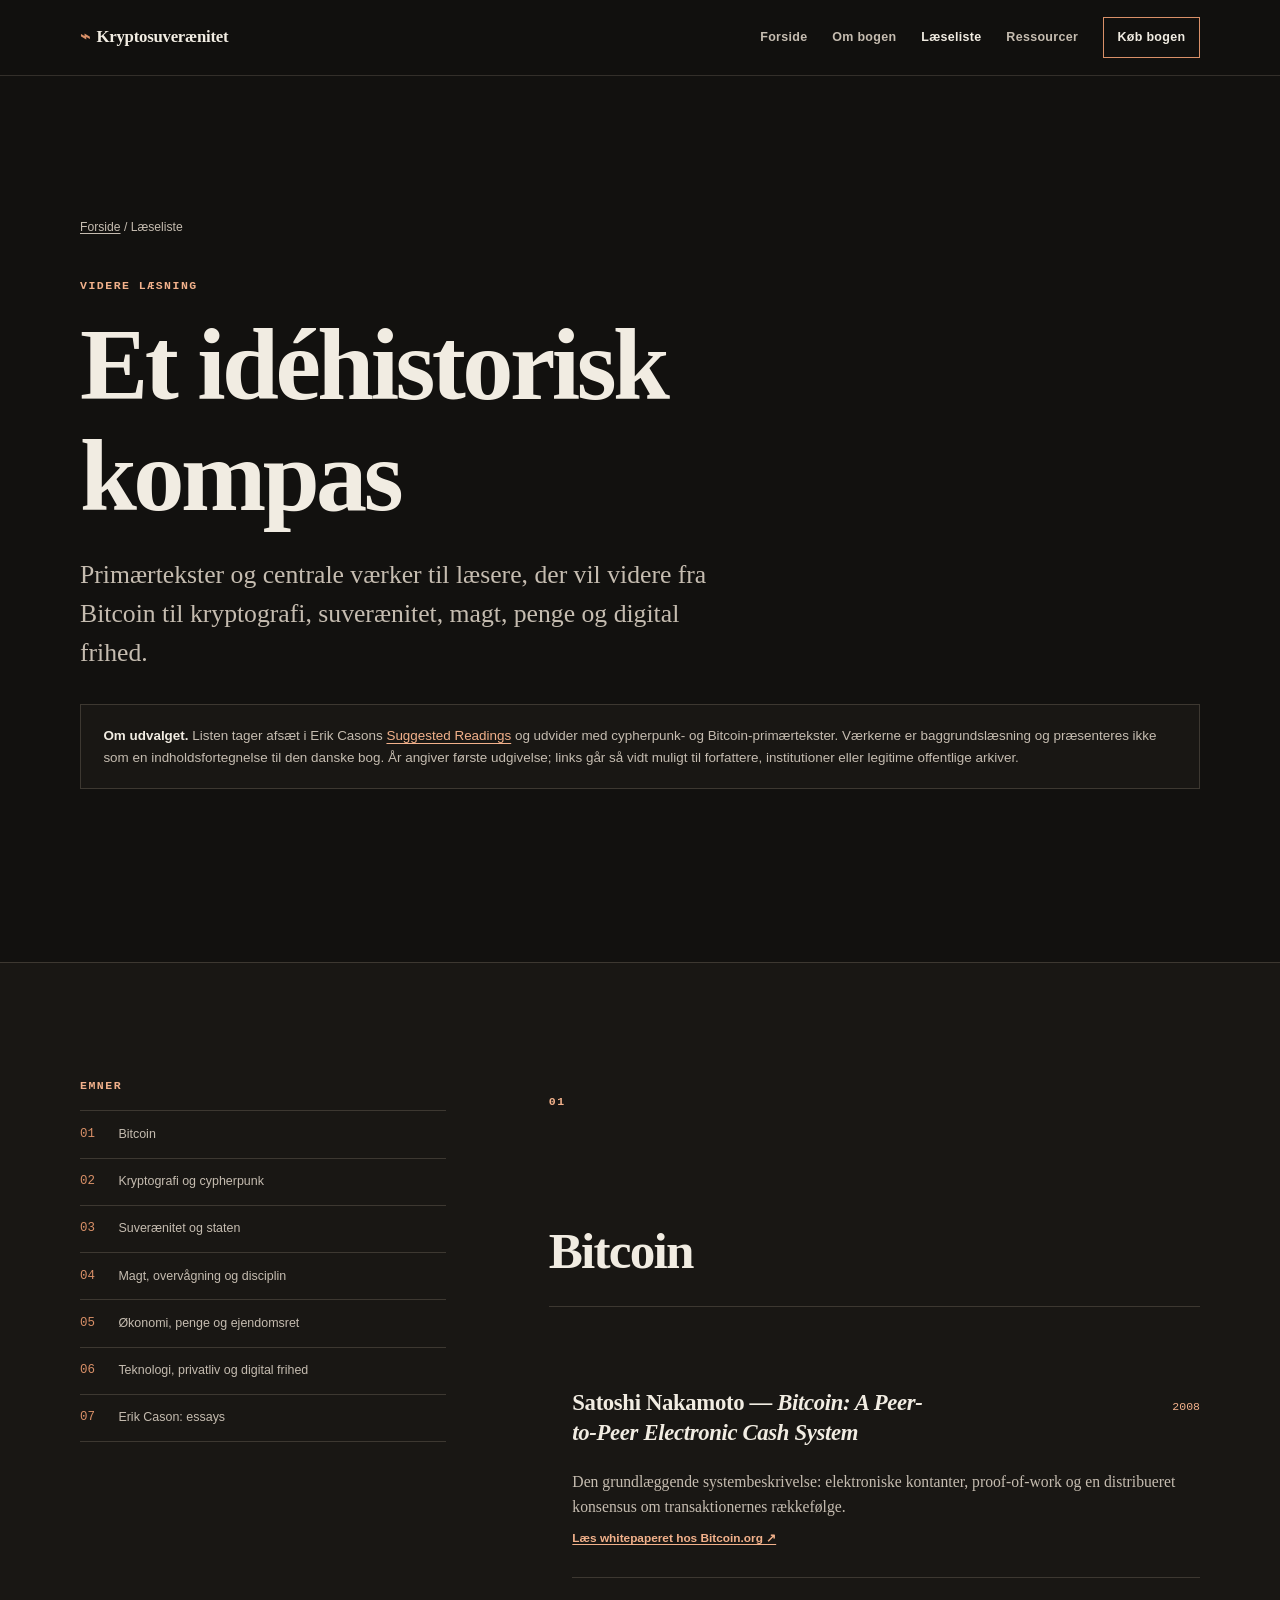
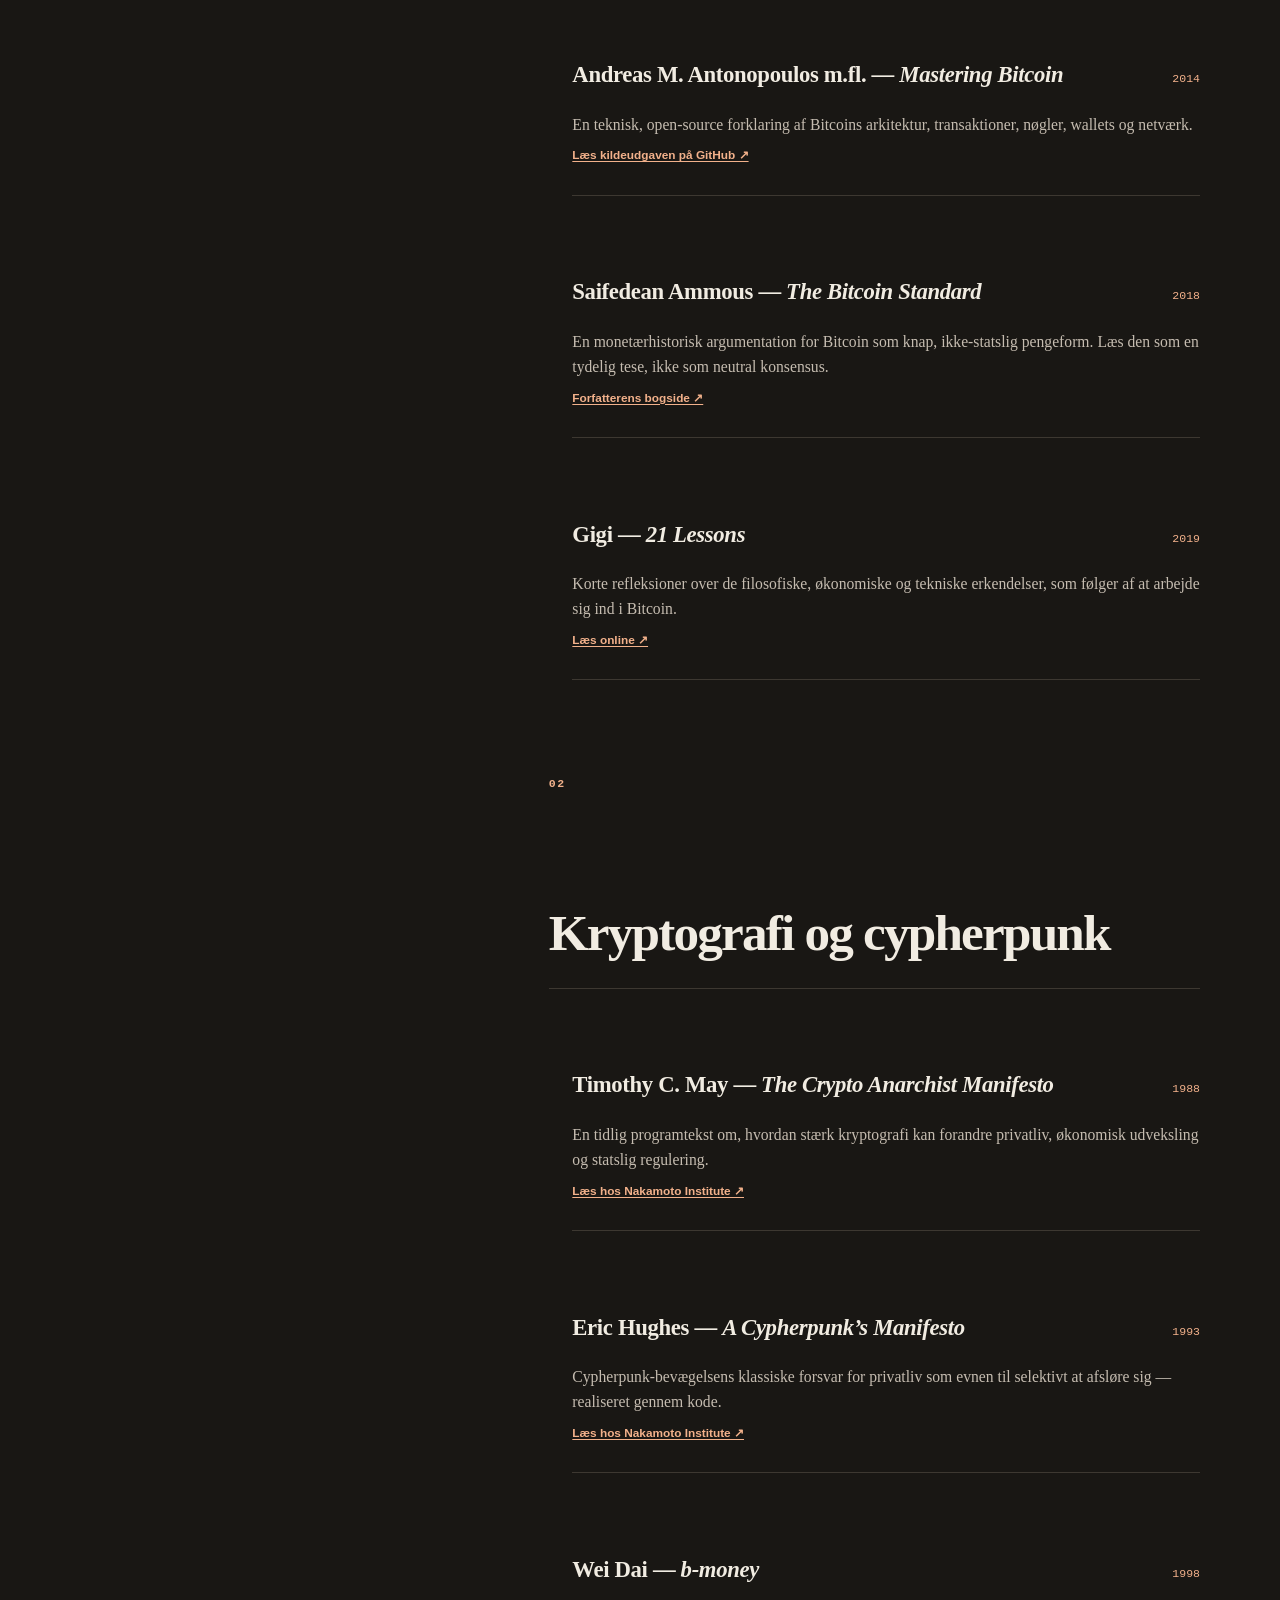
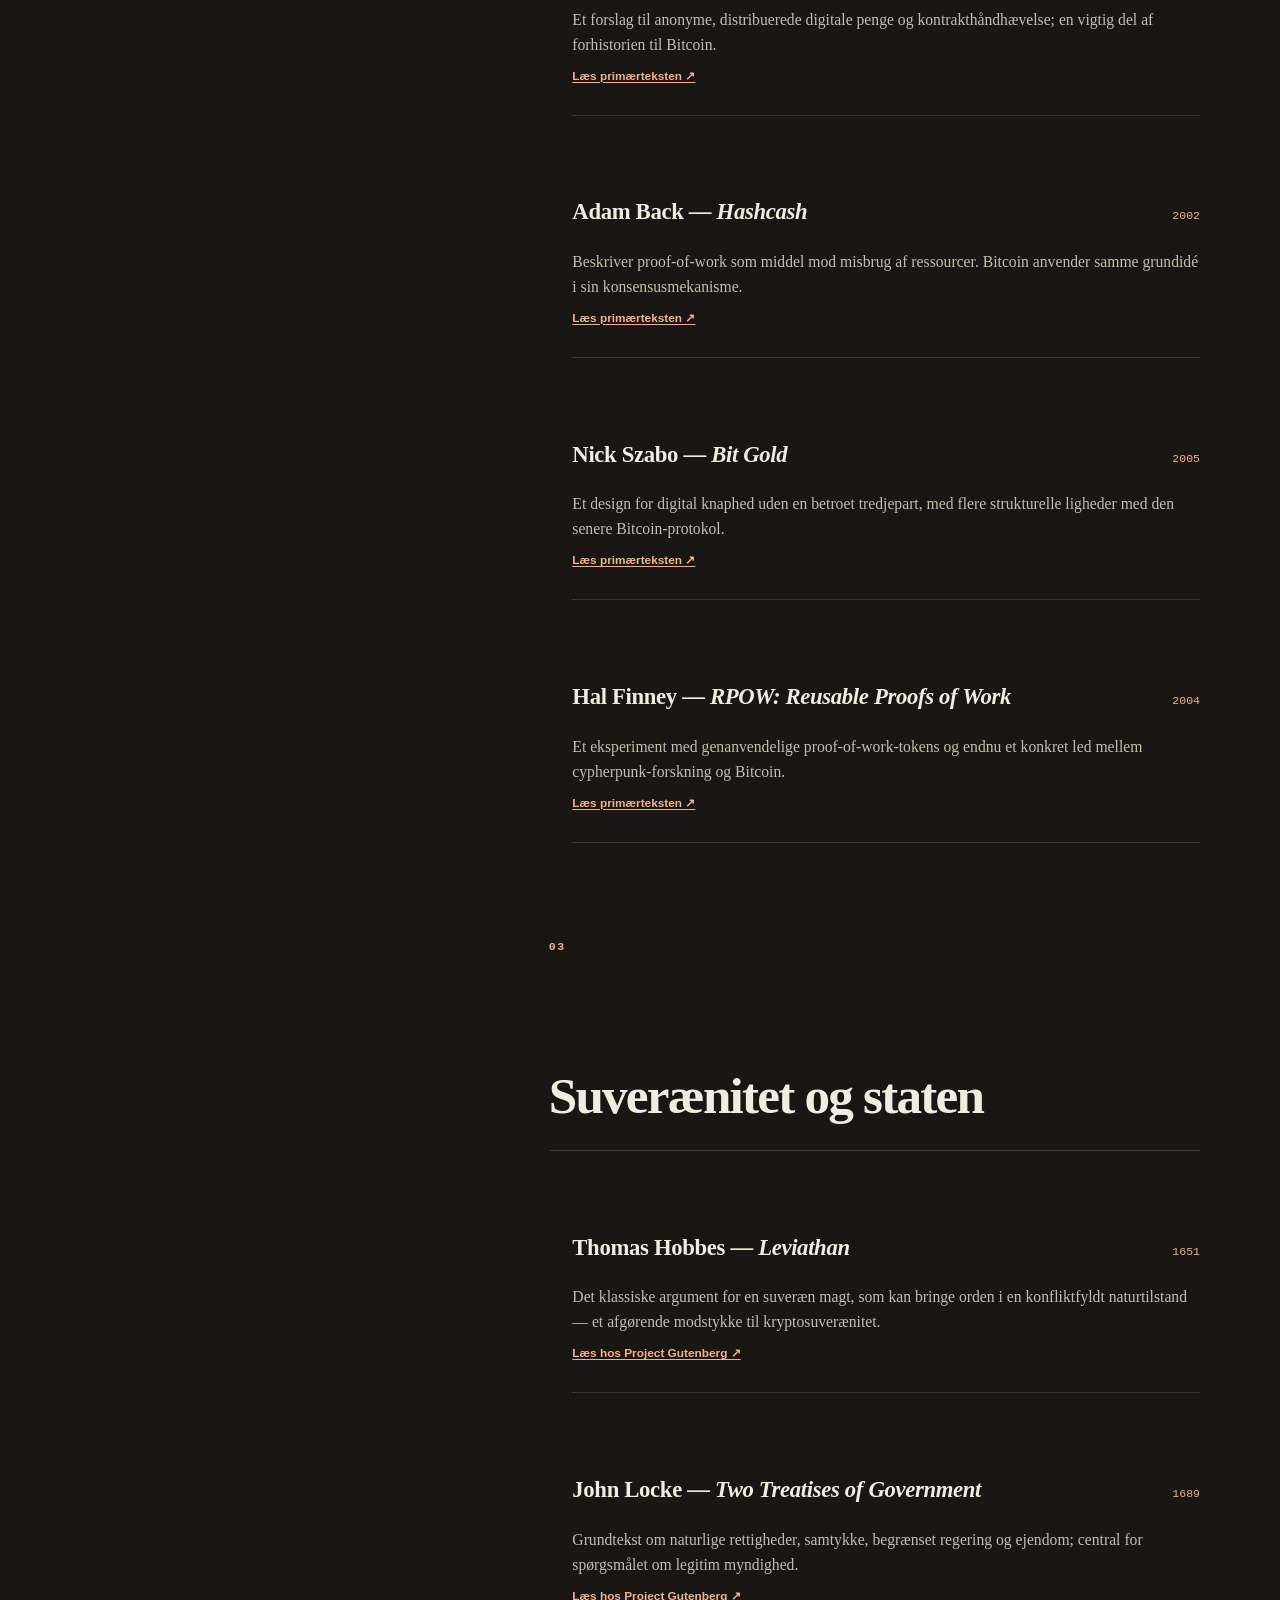
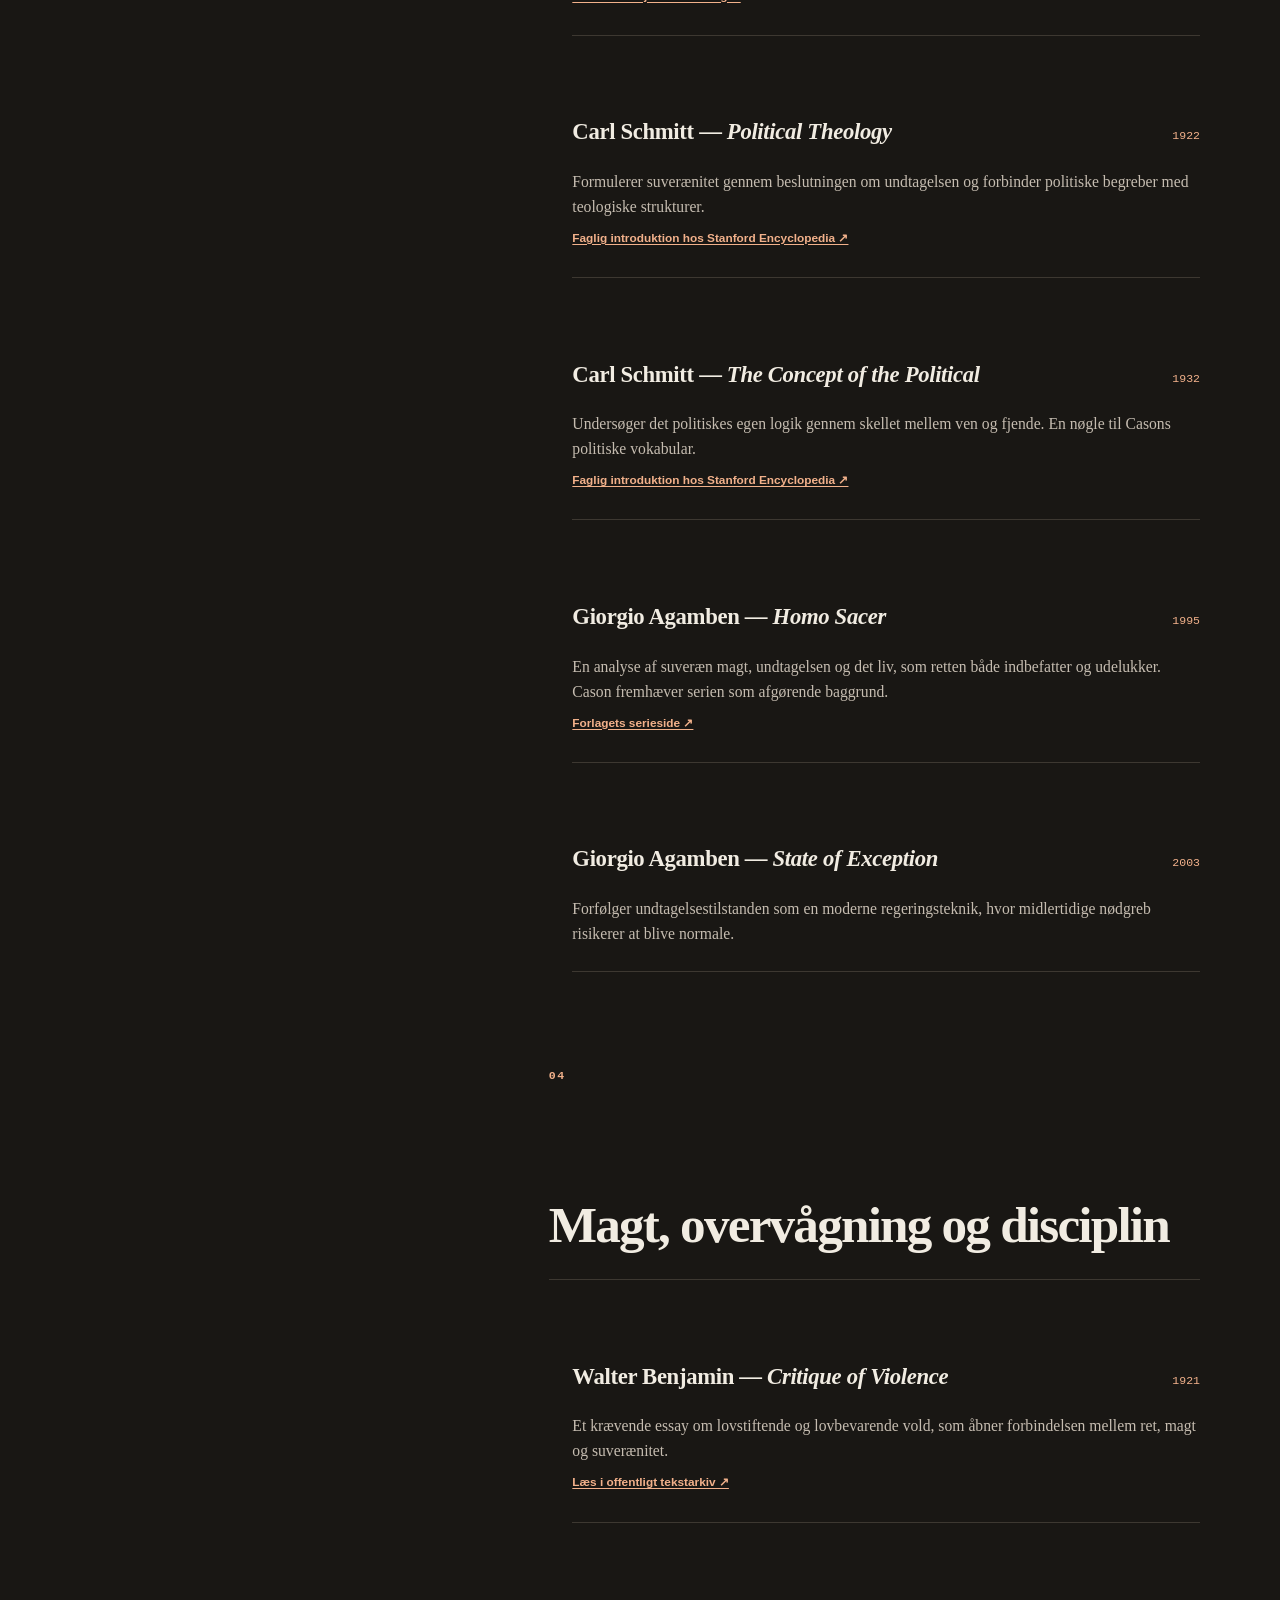
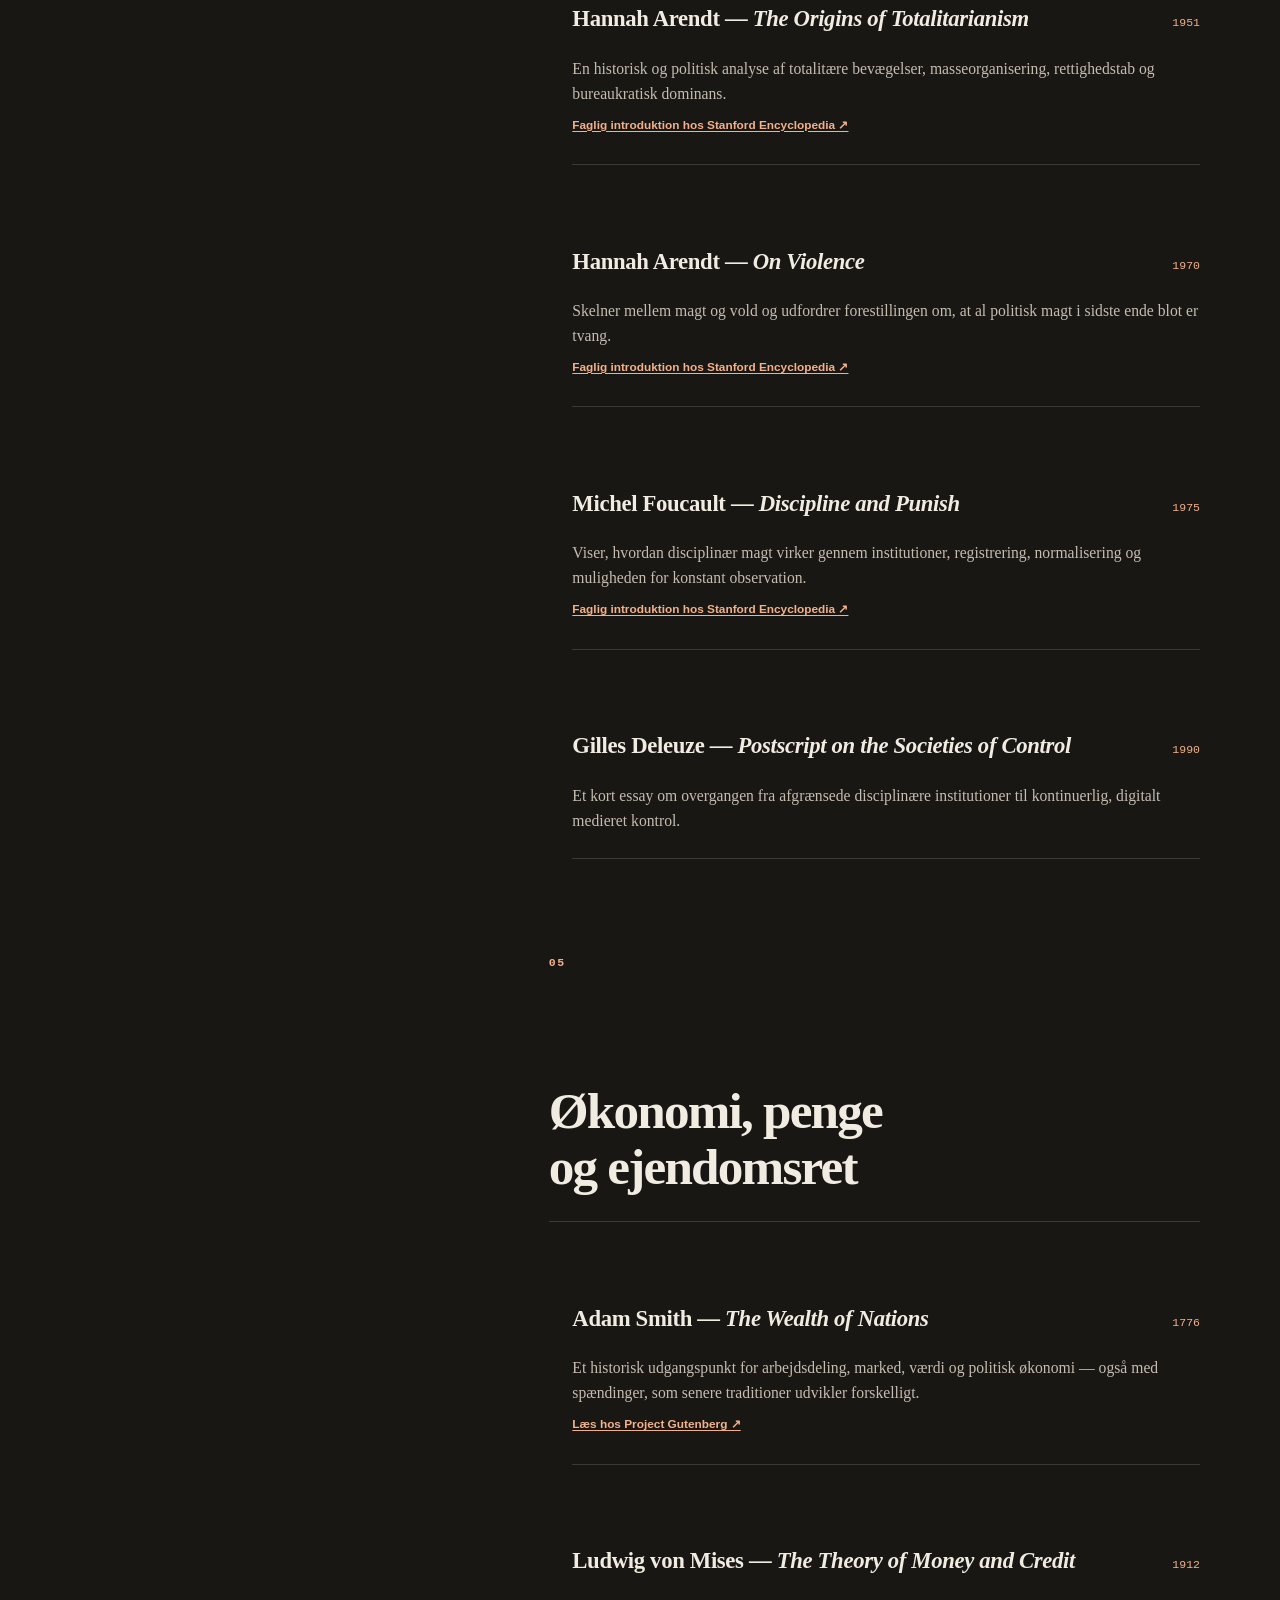
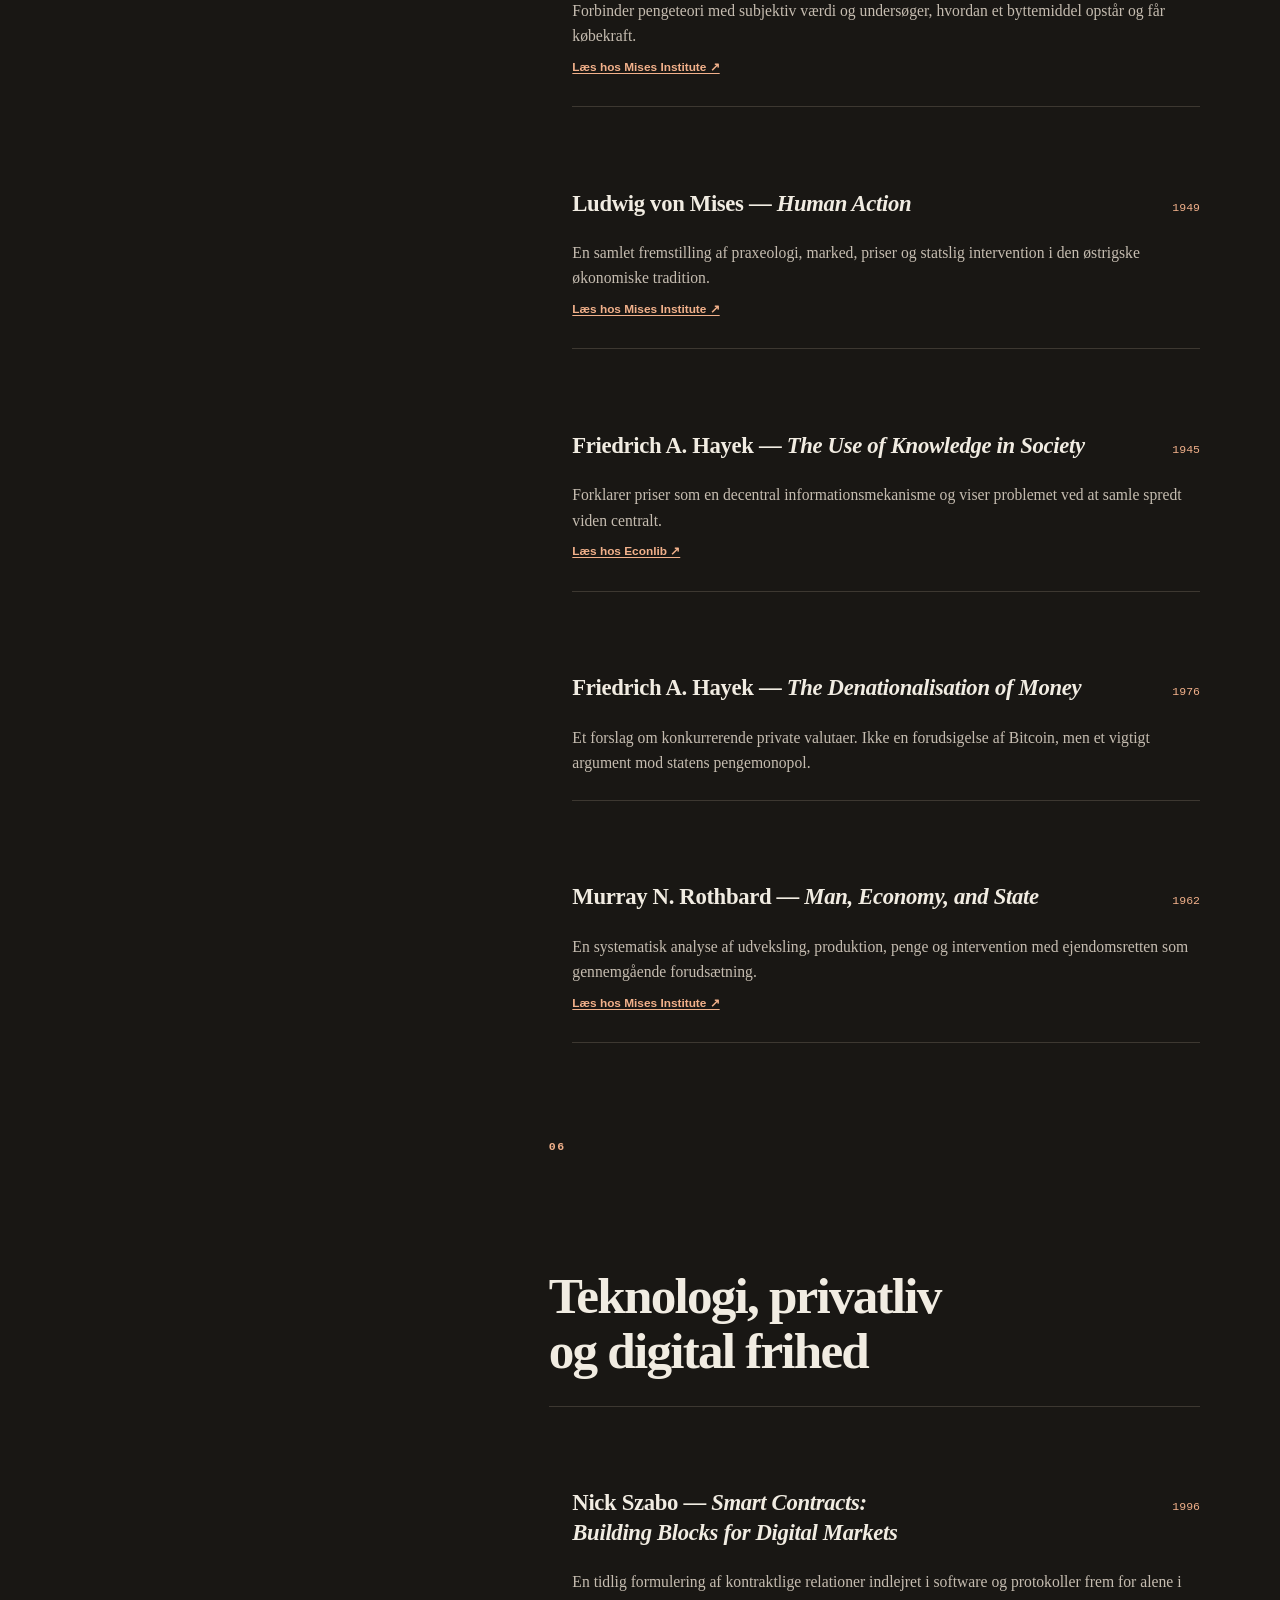
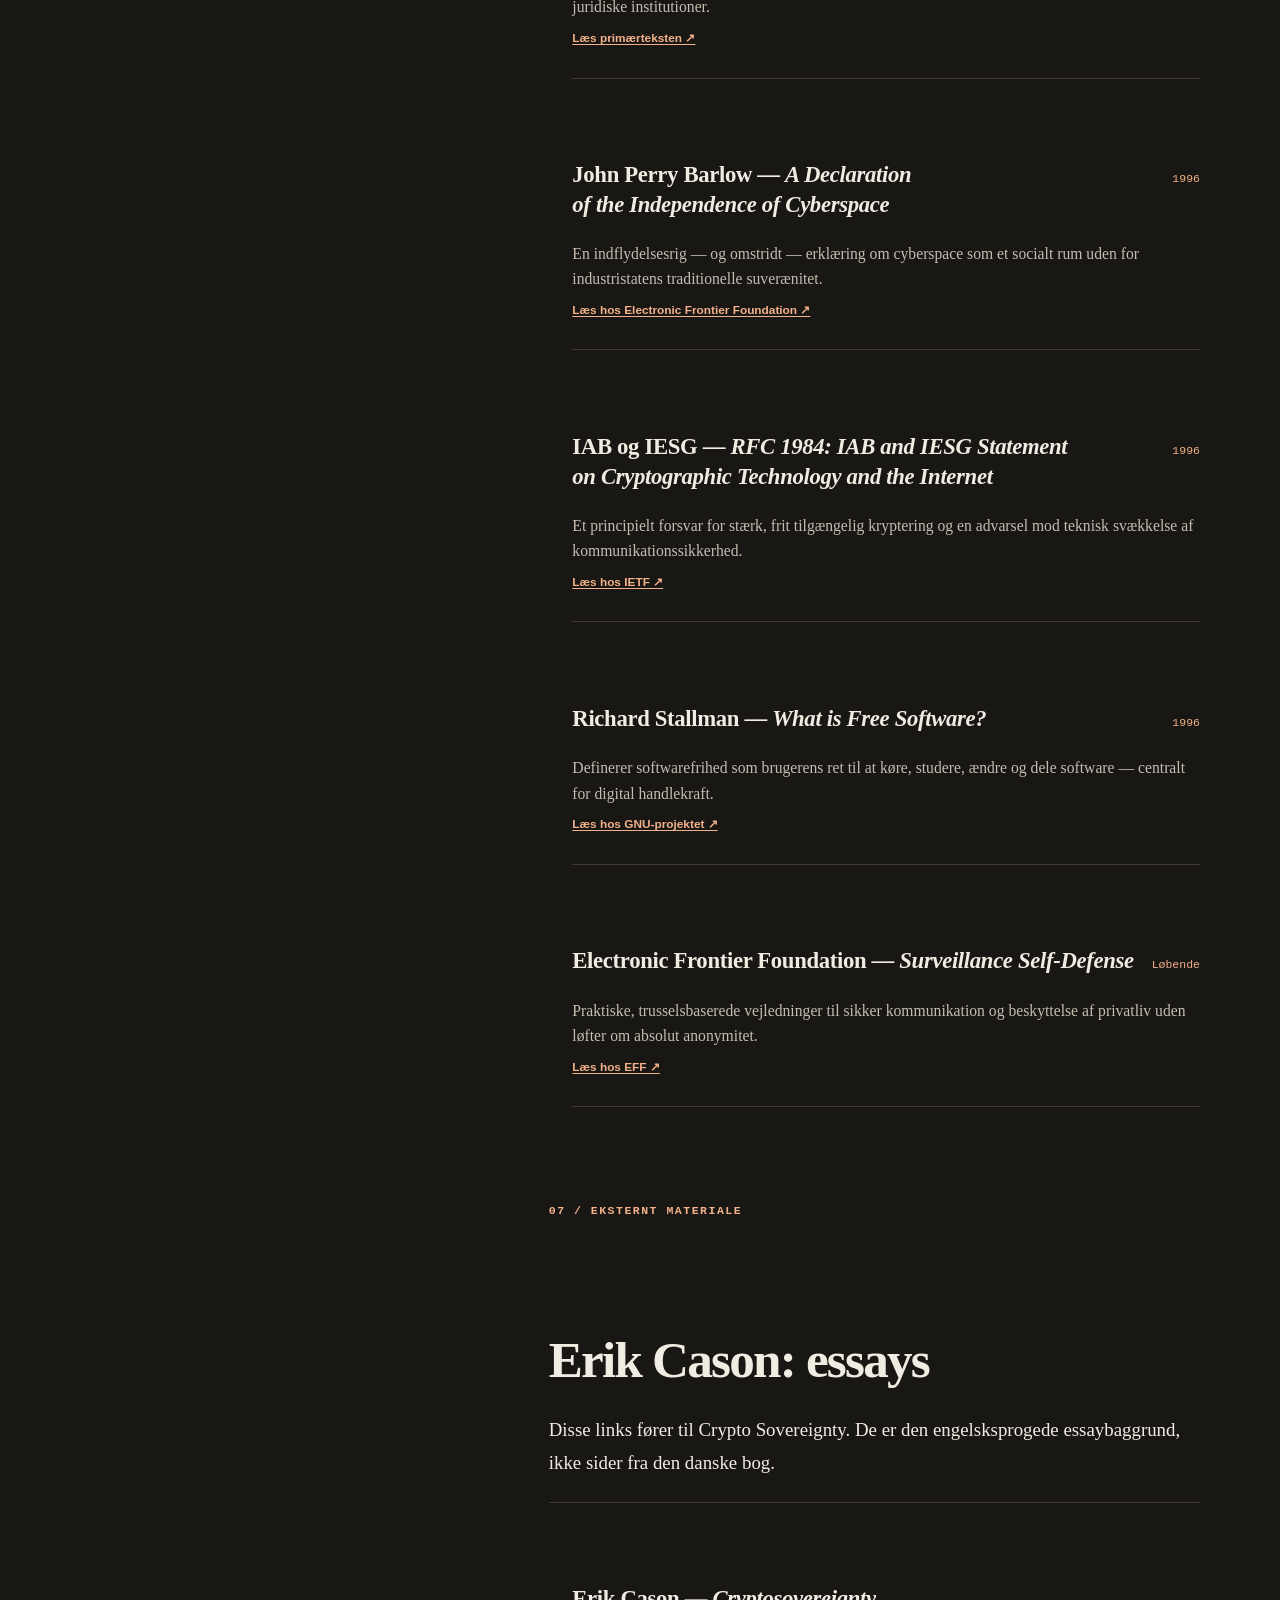
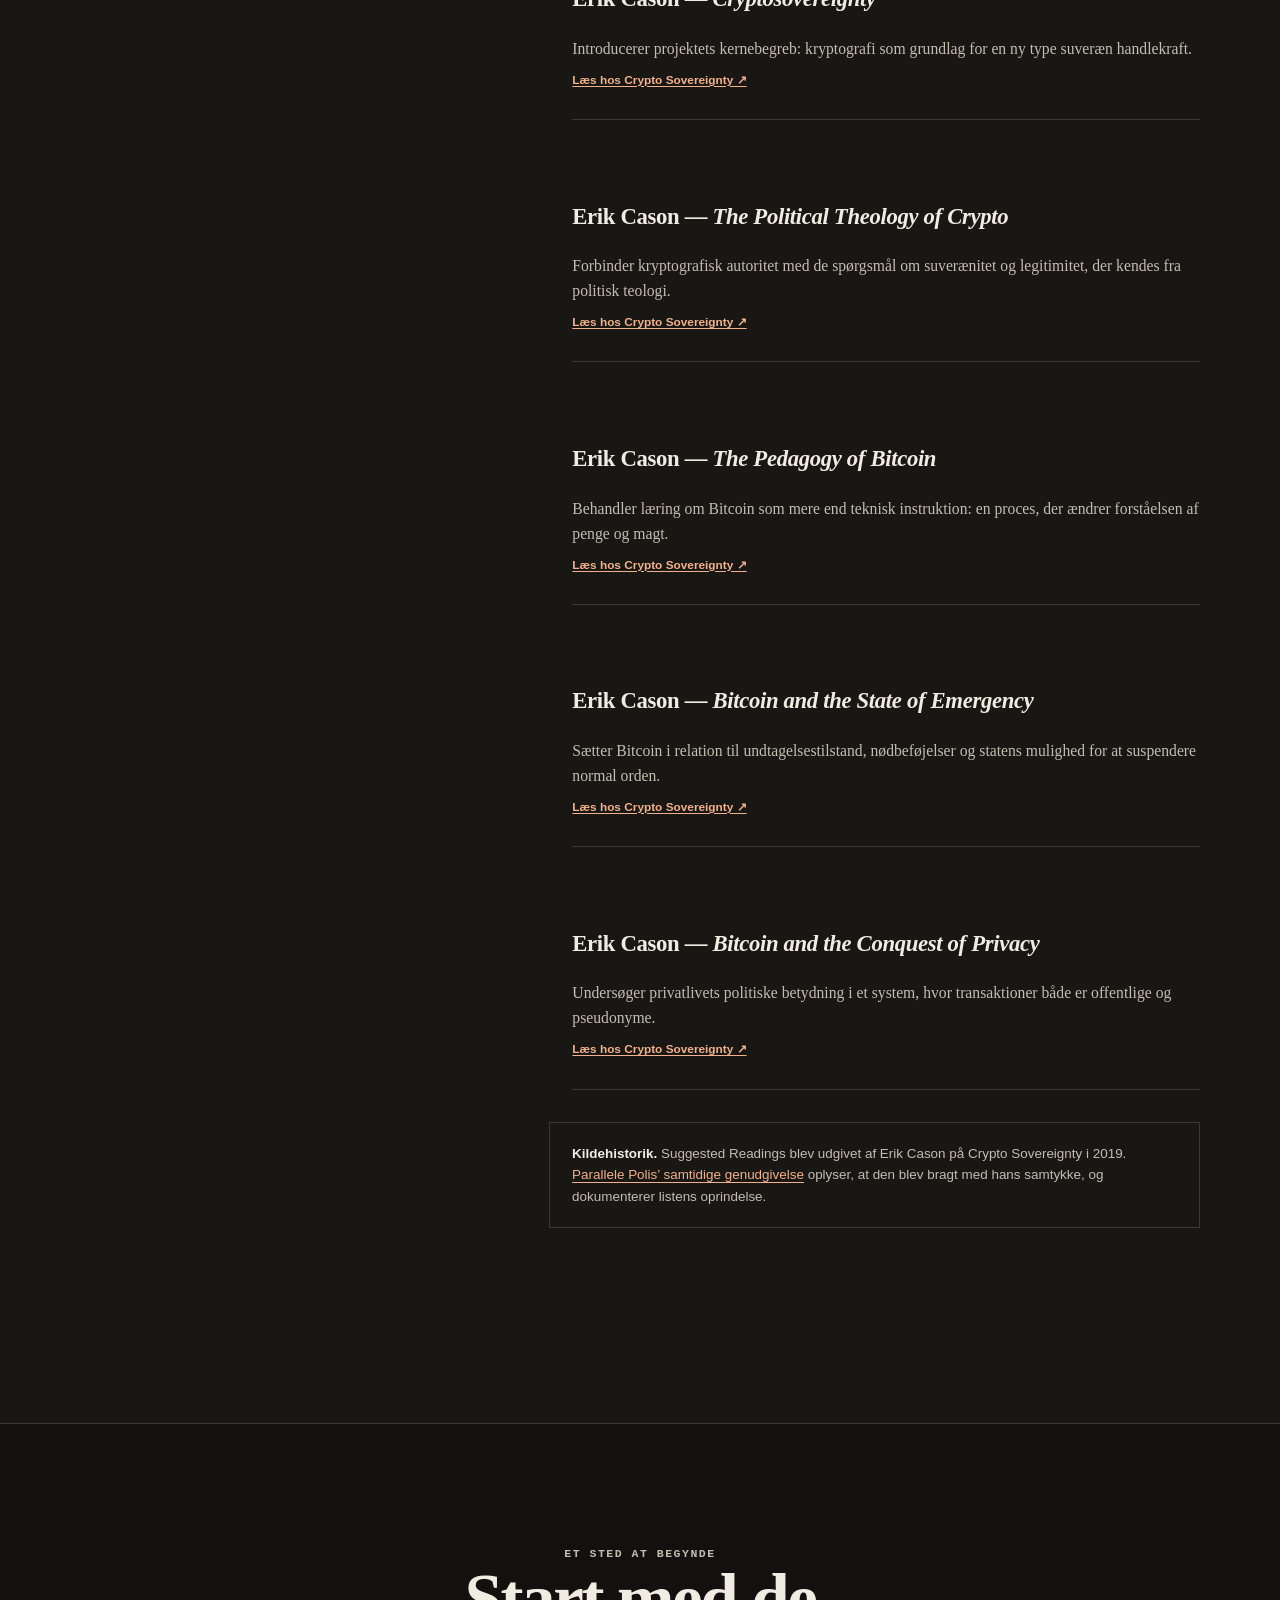
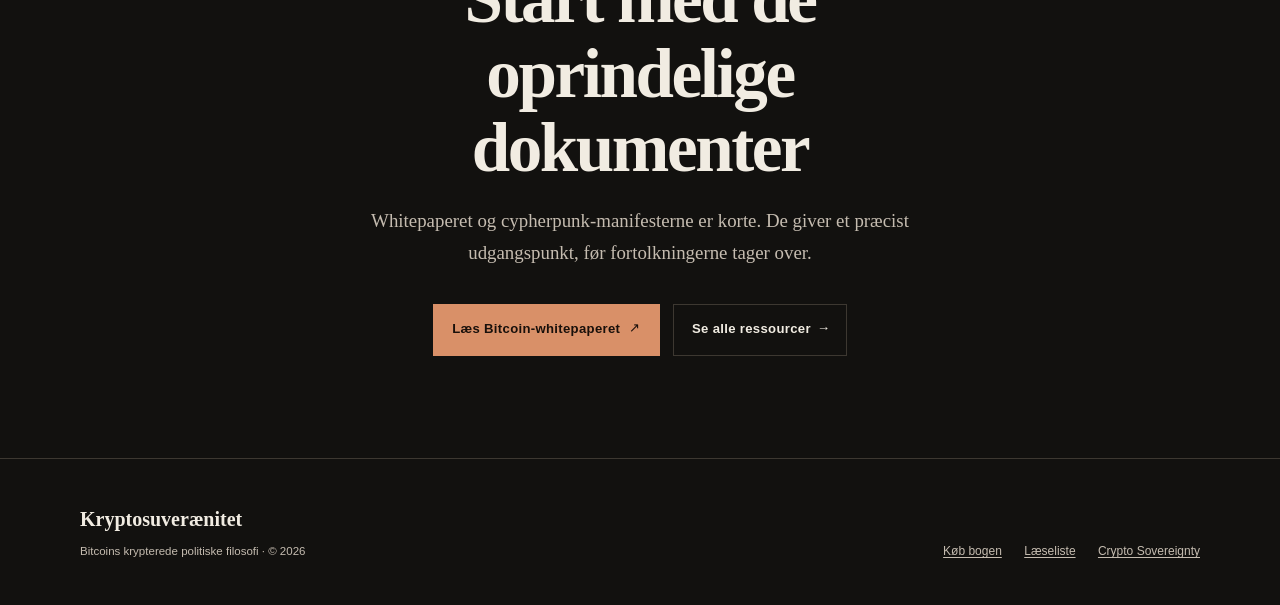
==== commit fc94187b: "Polish navigation and footer links" ====
--- a/laeseliste/index.html
+++ b/laeseliste/index.html
@@ -63,4 +63,4 @@
 </ol><div class="notice"><strong>Kildehistorik.</strong> Suggested Readings blev udgivet af Erik Cason på Crypto Sovereignty i 2019. <a href="https://www.parallele.at/suggested-readings/">Parallele Polis’ samtidige genudgivelse</a> oplyser, at den blev bragt med hans samtykke, og dokumenterer listens oprindelse.</div></section>
 </div></div></section>
 <section class="cta-band"><div class="shell"><p class="eyebrow">Et sted at begynde</p><h2>Start med de oprindelige dokumenter</h2><p>Whitepaperet og cypherpunk-manifesterne er korte. De giver et præcist udgangspunkt, før fortolkningerne tager over.</p><div class="actions"><a class="button button-primary" href="https://bitcoin.org/bitcoin.pdf">Læs Bitcoin-whitepaperet <span class="button-arrow" aria-hidden="true">↗</span></a><a class="button button-secondary" href="/ressourcer/">Se alle ressourcer <span class="button-arrow" aria-hidden="true">→</span></a></div></div></section>
-</main><footer class="site-footer"><div class="shell footer-grid"><div><p class="footer-title">Kryptosuverænitet</p><p class="footer-note">Bitcoins krypterede politiske filosofi · © 2026</p></div><ul class="footer-links"><li><a href="https://shop21.dk/vare/kryptosuveraenitet-bitcoins-krypterede-politiske-filosofi/">Køb bogen</a></li><li><a href="/laeseliste/">Læseliste</a></li><li><a href="https://cryptosovereignty.org/">Crypto Sovereignty</a></li><li><a href="https://github.com/suveraenmand-design/suveraen.dk">GitHub</a></li></ul></div></footer></body></html>+</main><footer class="site-footer"><div class="shell footer-grid"><div><p class="footer-title">Kryptosuverænitet</p><p class="footer-note">Bitcoins krypterede politiske filosofi · © 2026</p></div><ul class="footer-links"><li><a href="https://shop21.dk/vare/kryptosuveraenitet-bitcoins-krypterede-politiske-filosofi/">Køb bogen</a></li><li><a href="/laeseliste/">Læseliste</a></li><li><a href="https://cryptosovereignty.org/">Crypto Sovereignty</a></li></ul></div></footer></body></html>
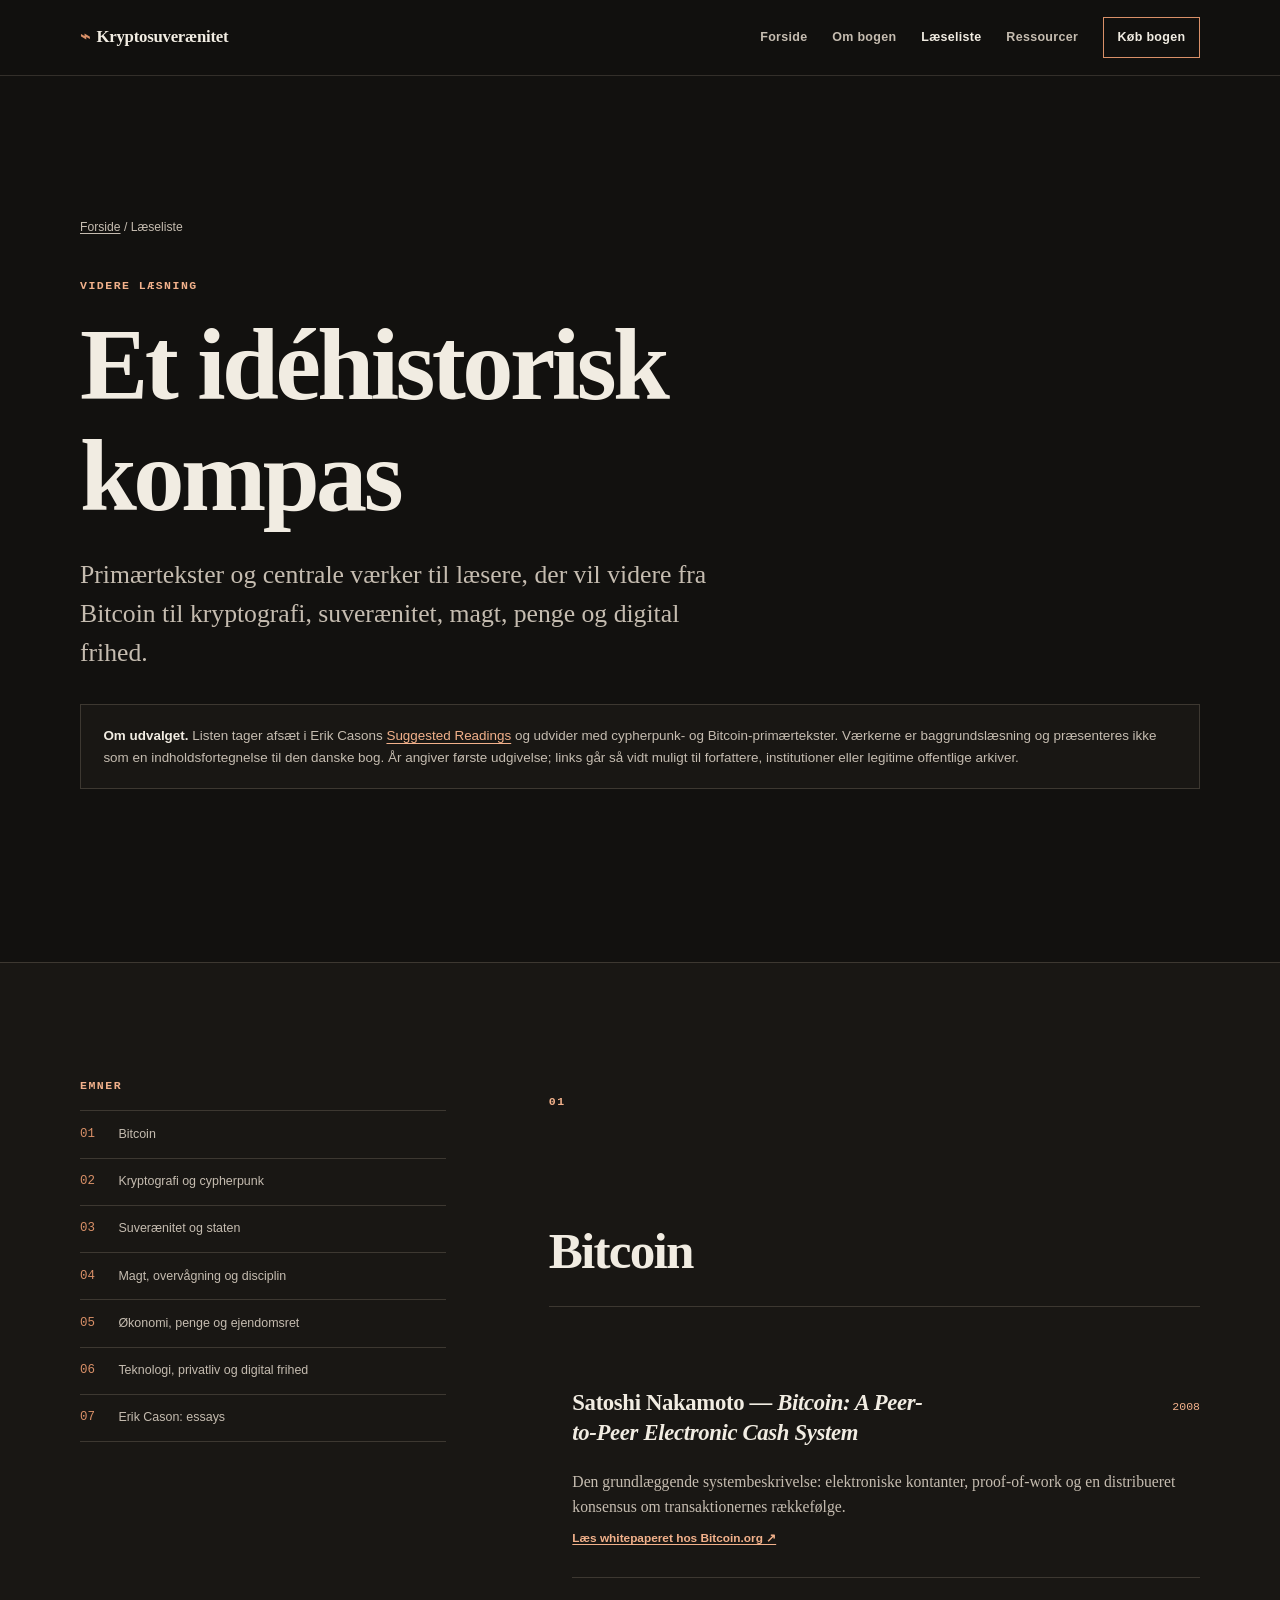
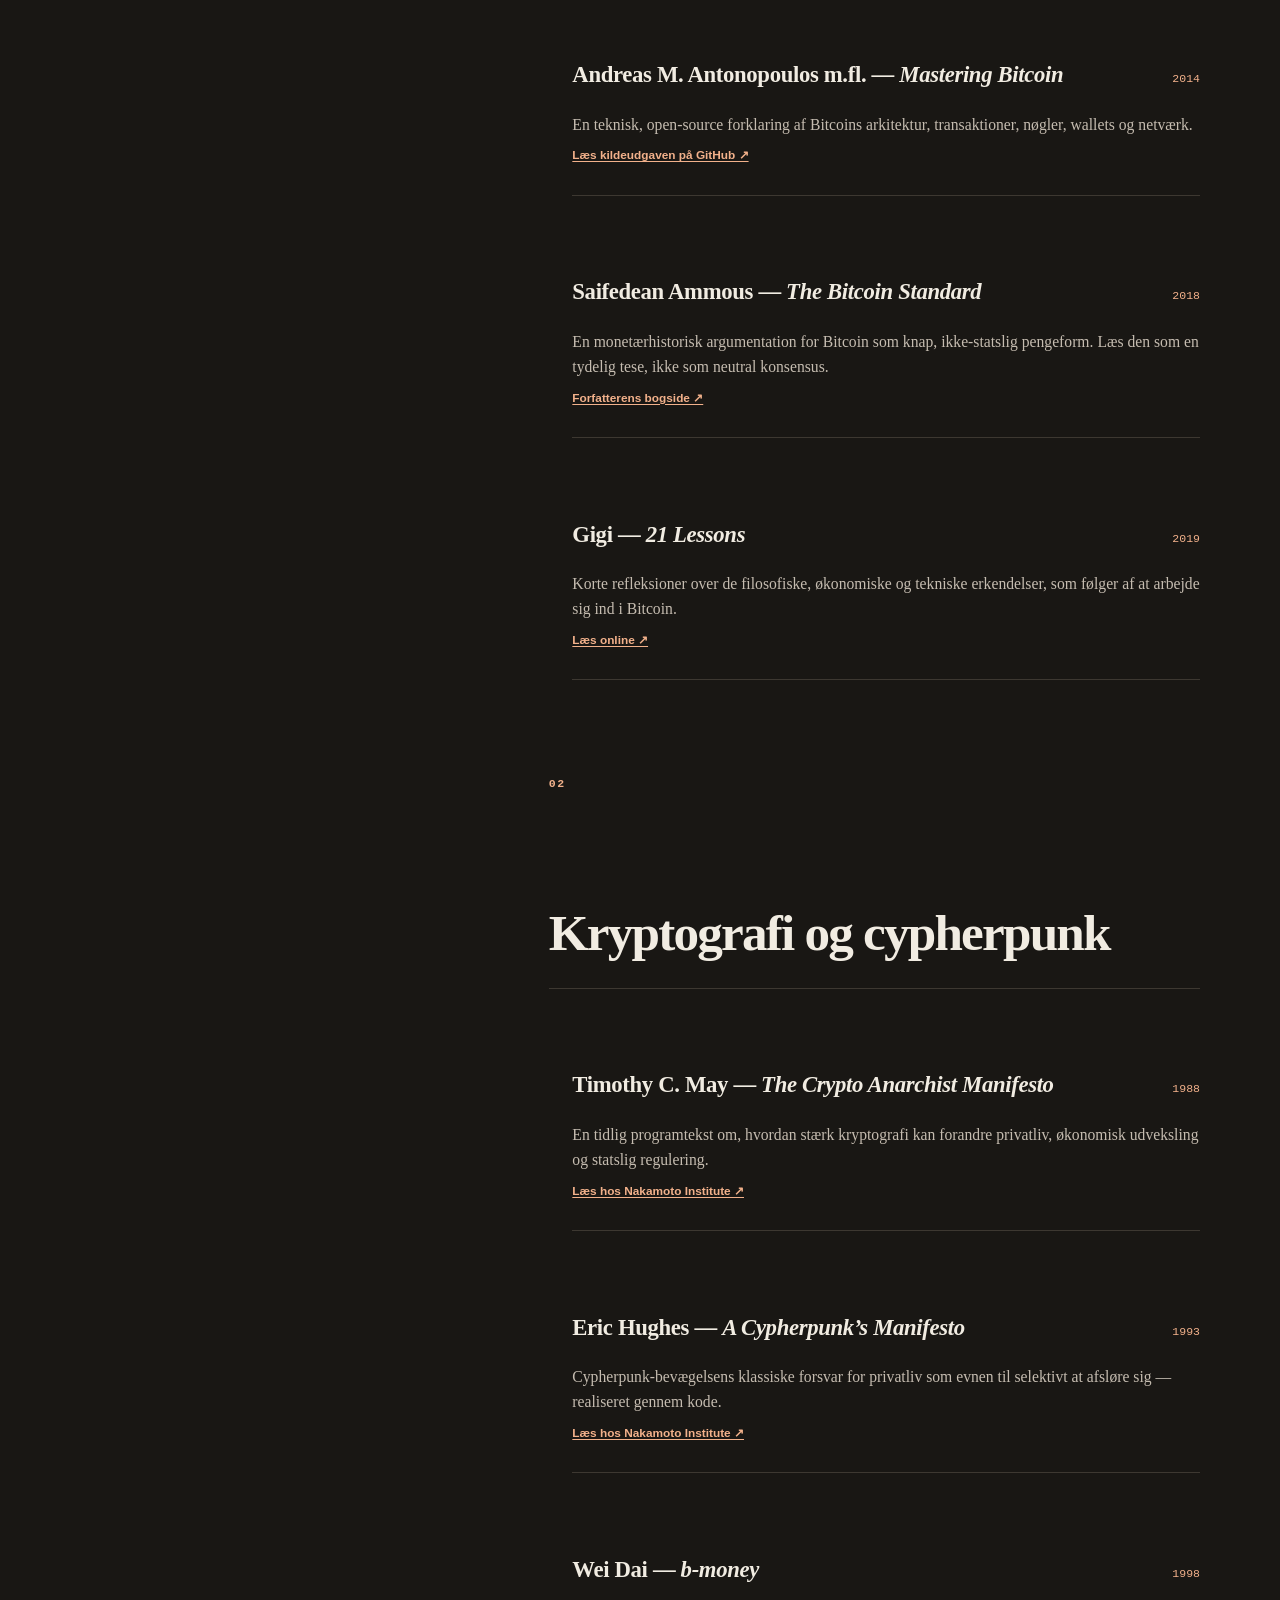
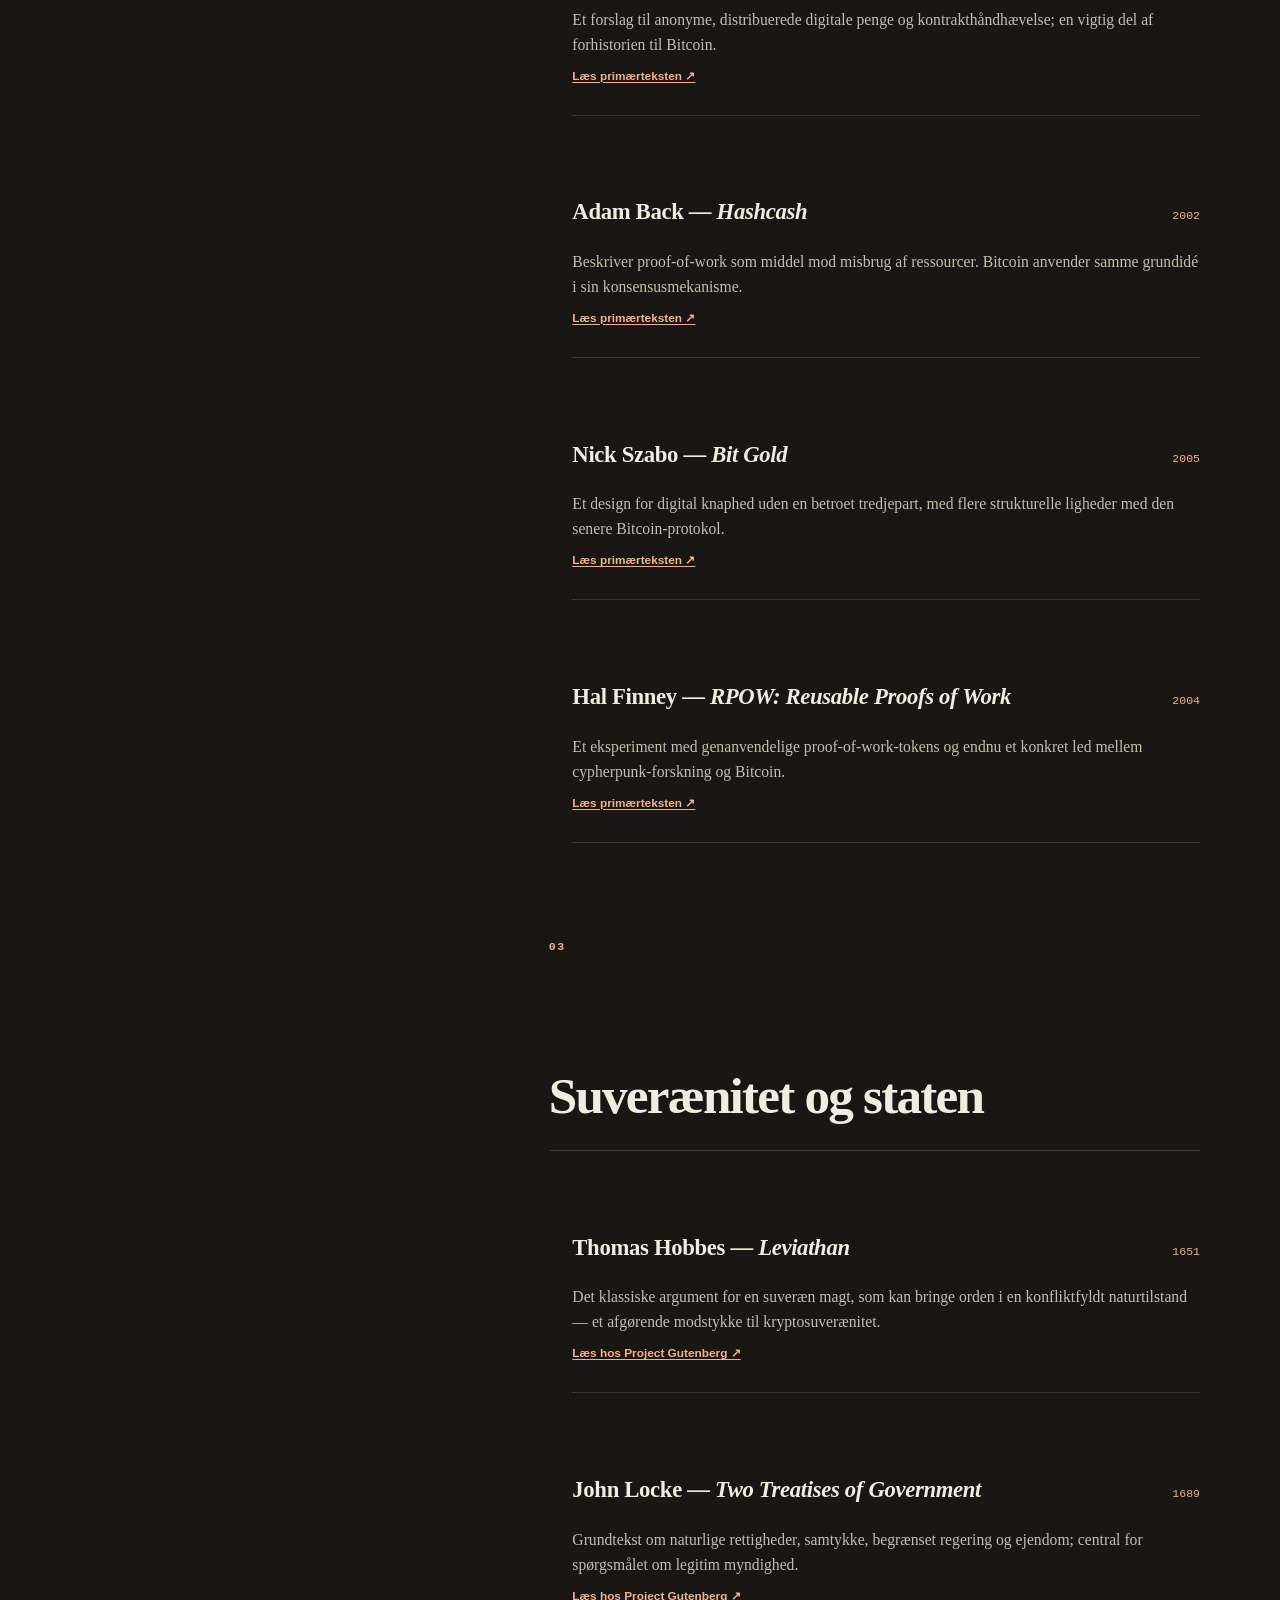
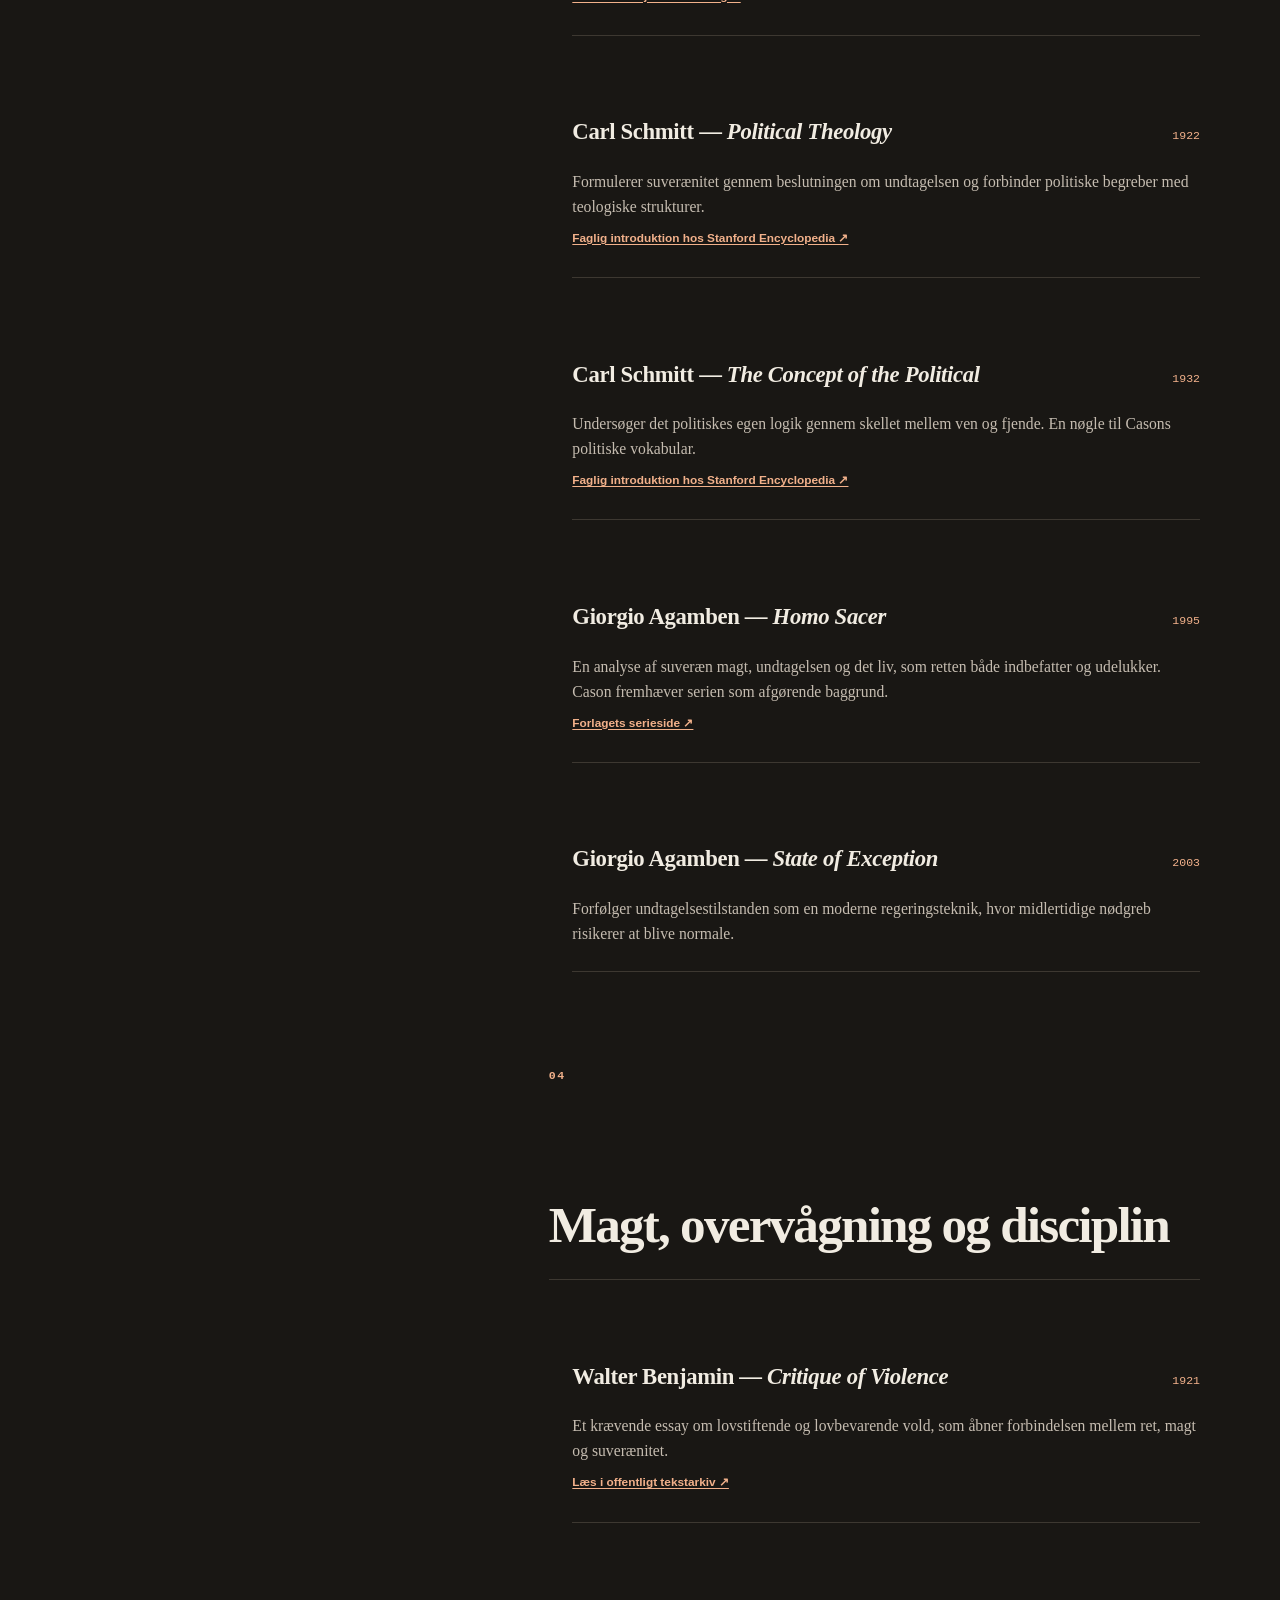
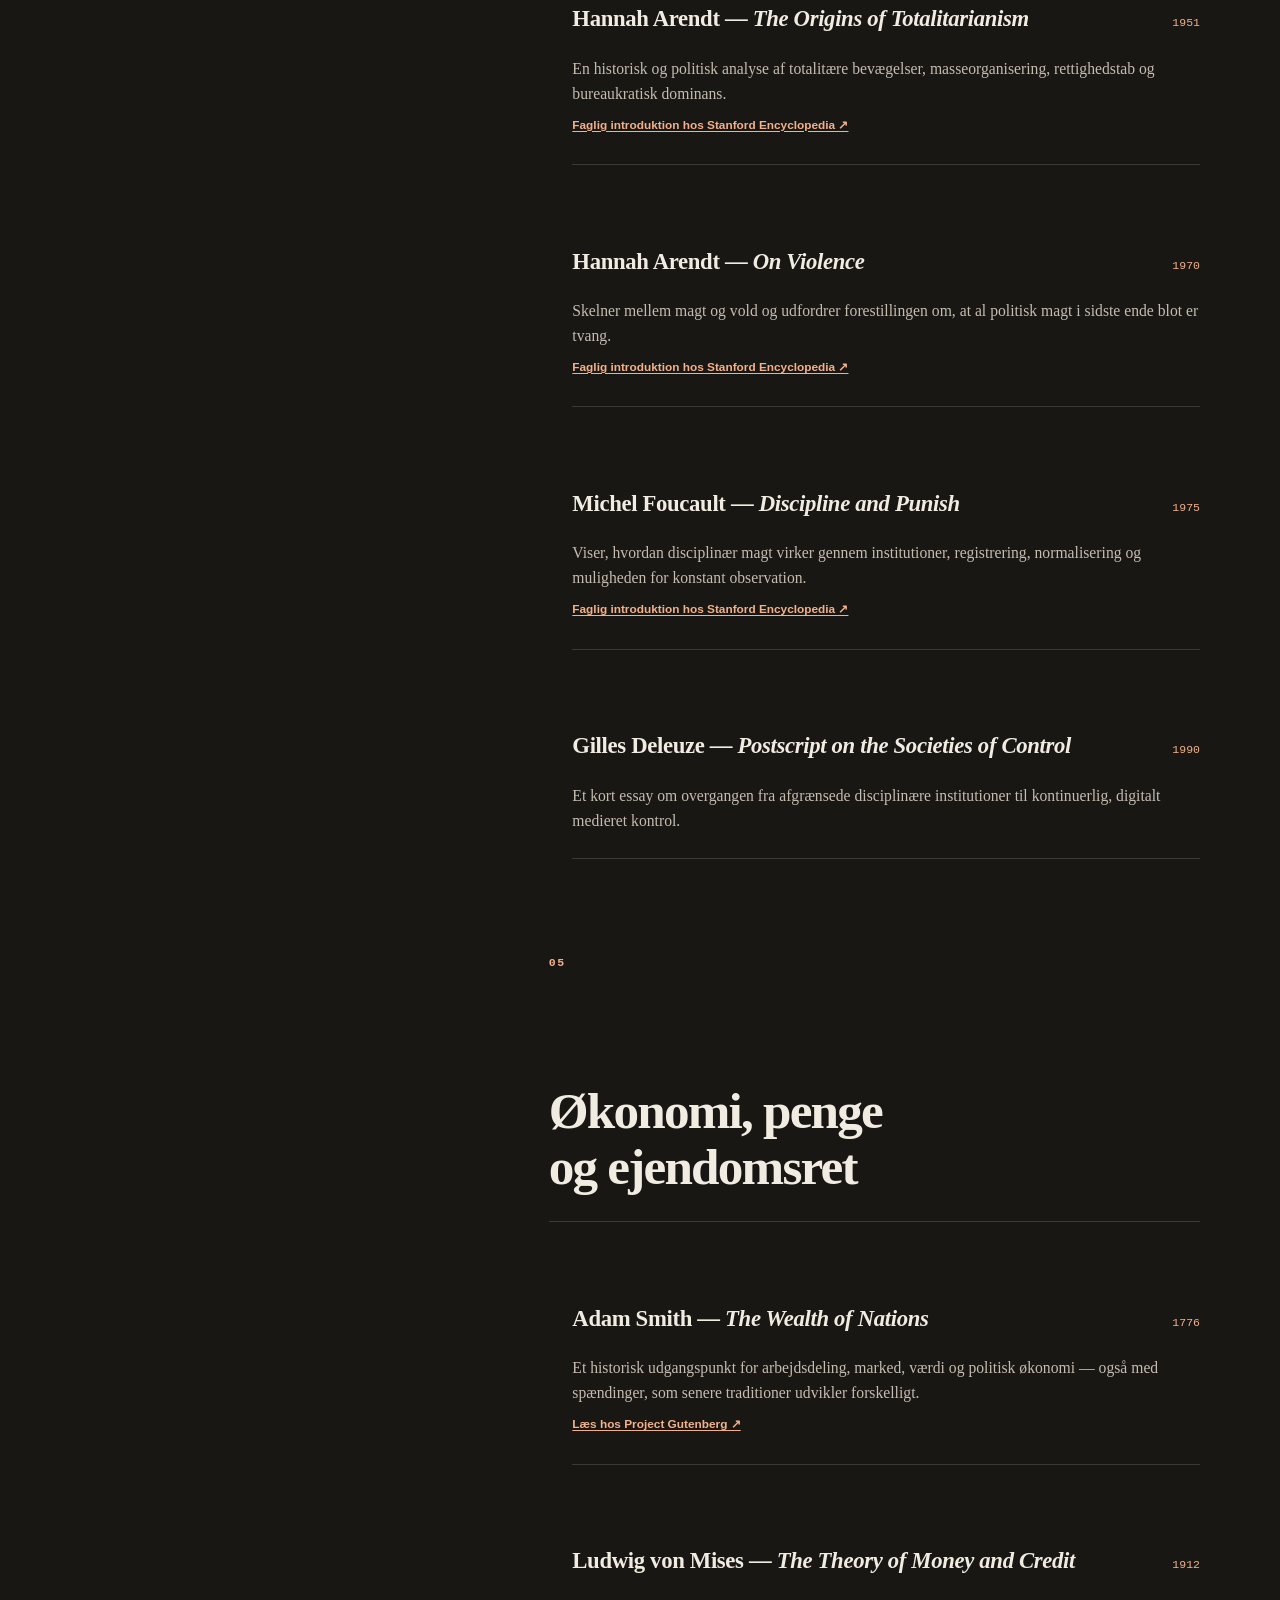
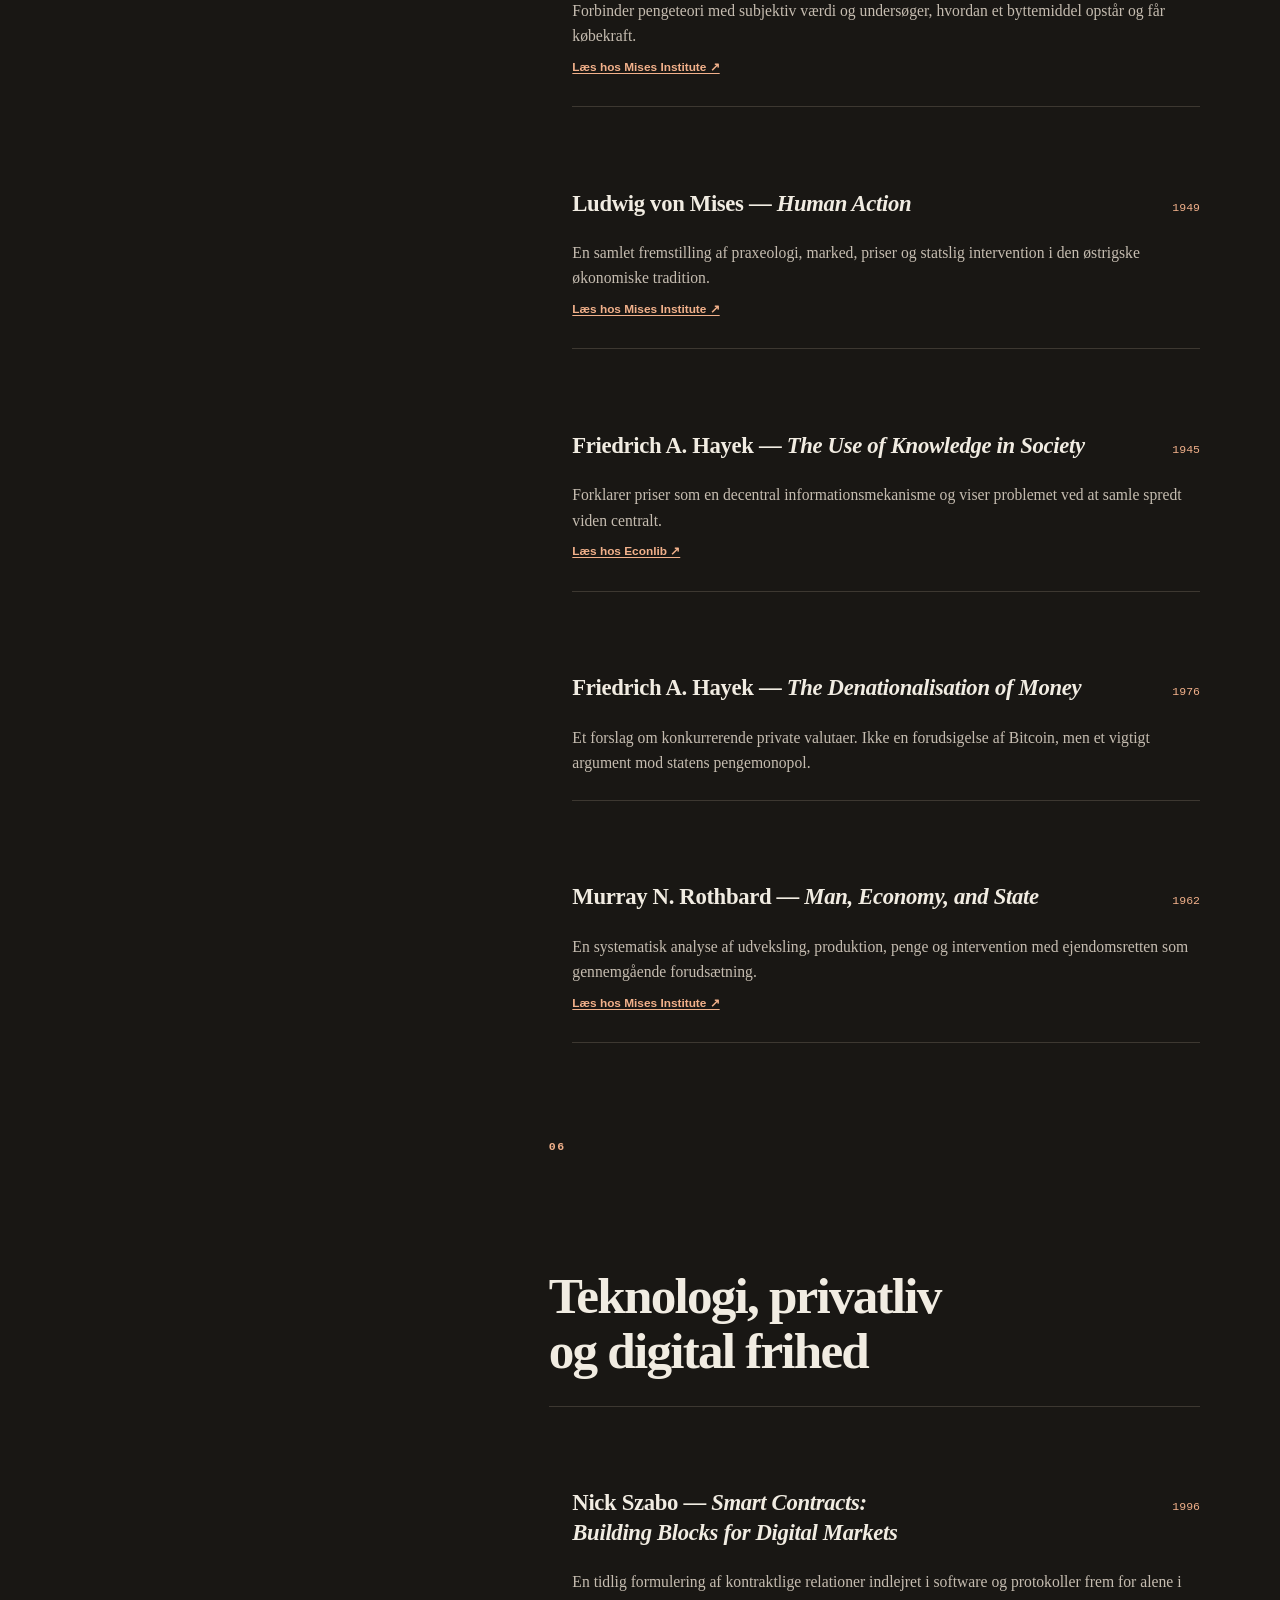
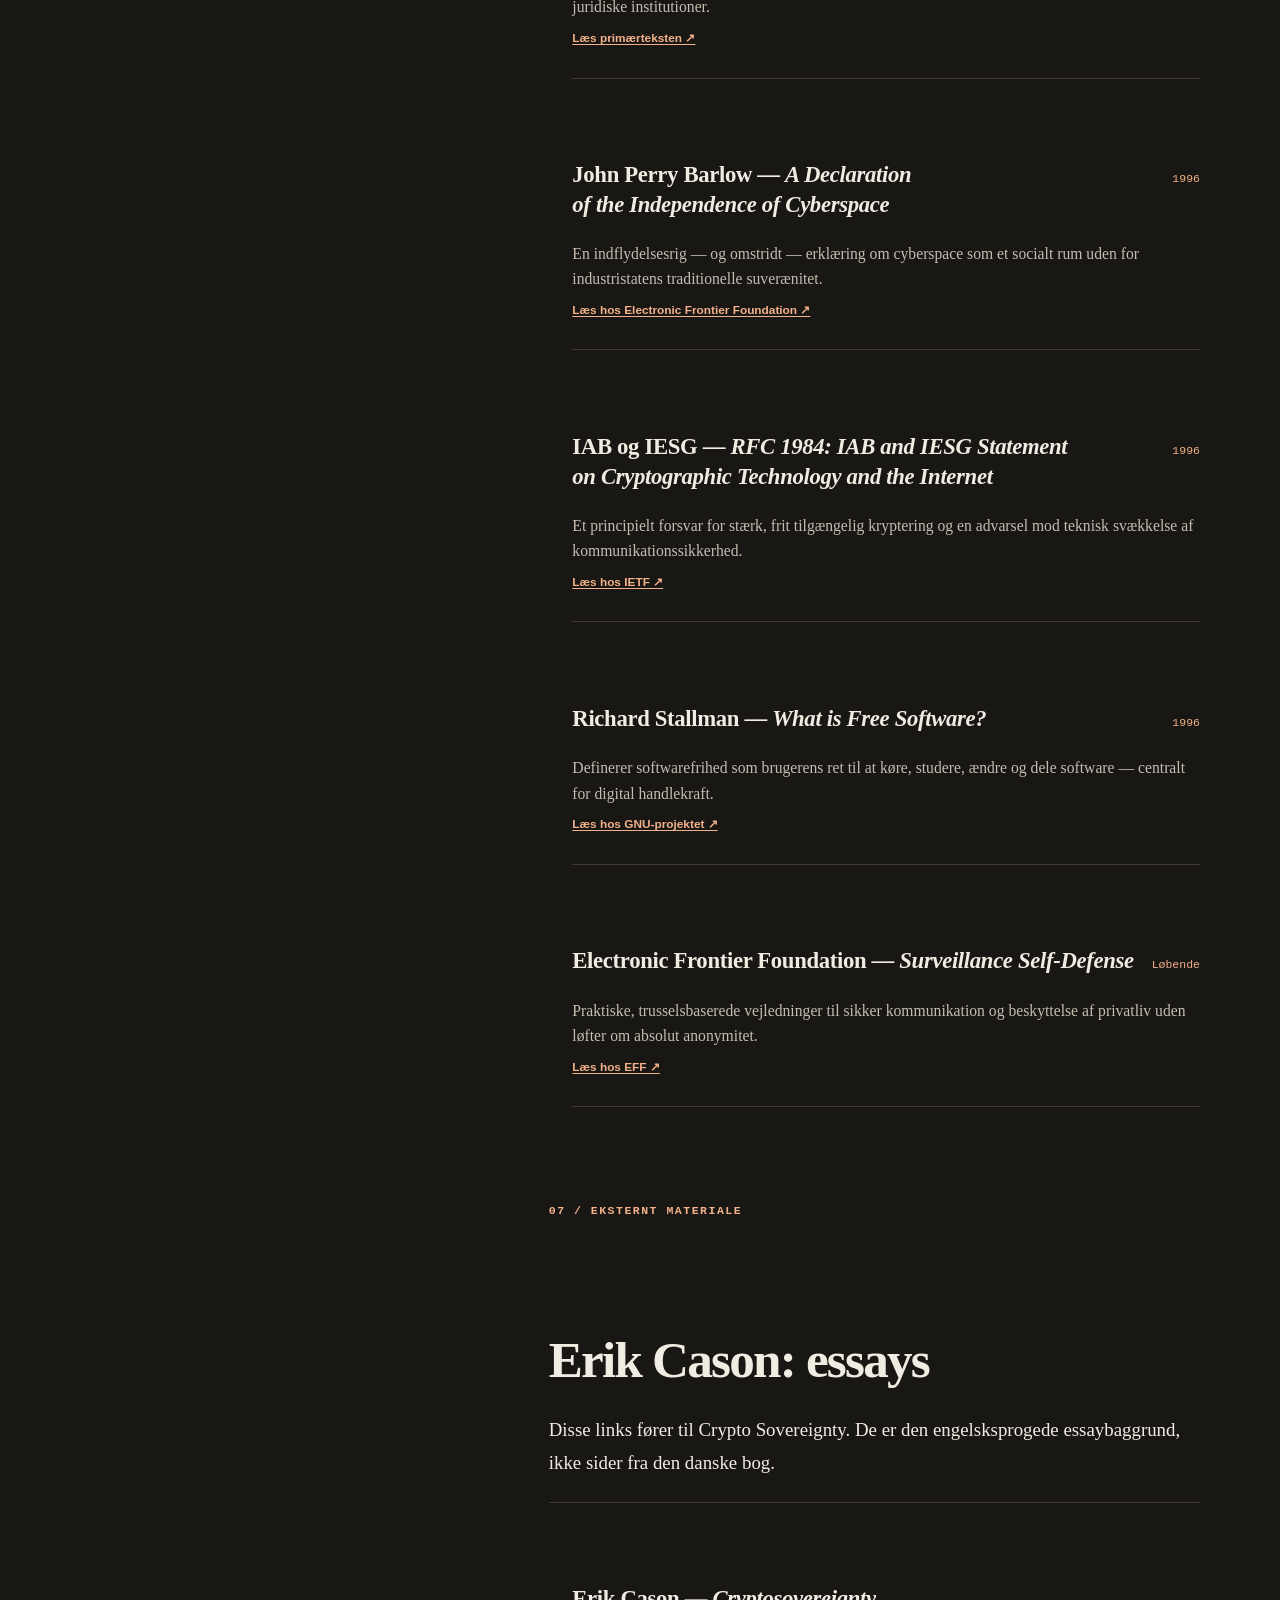
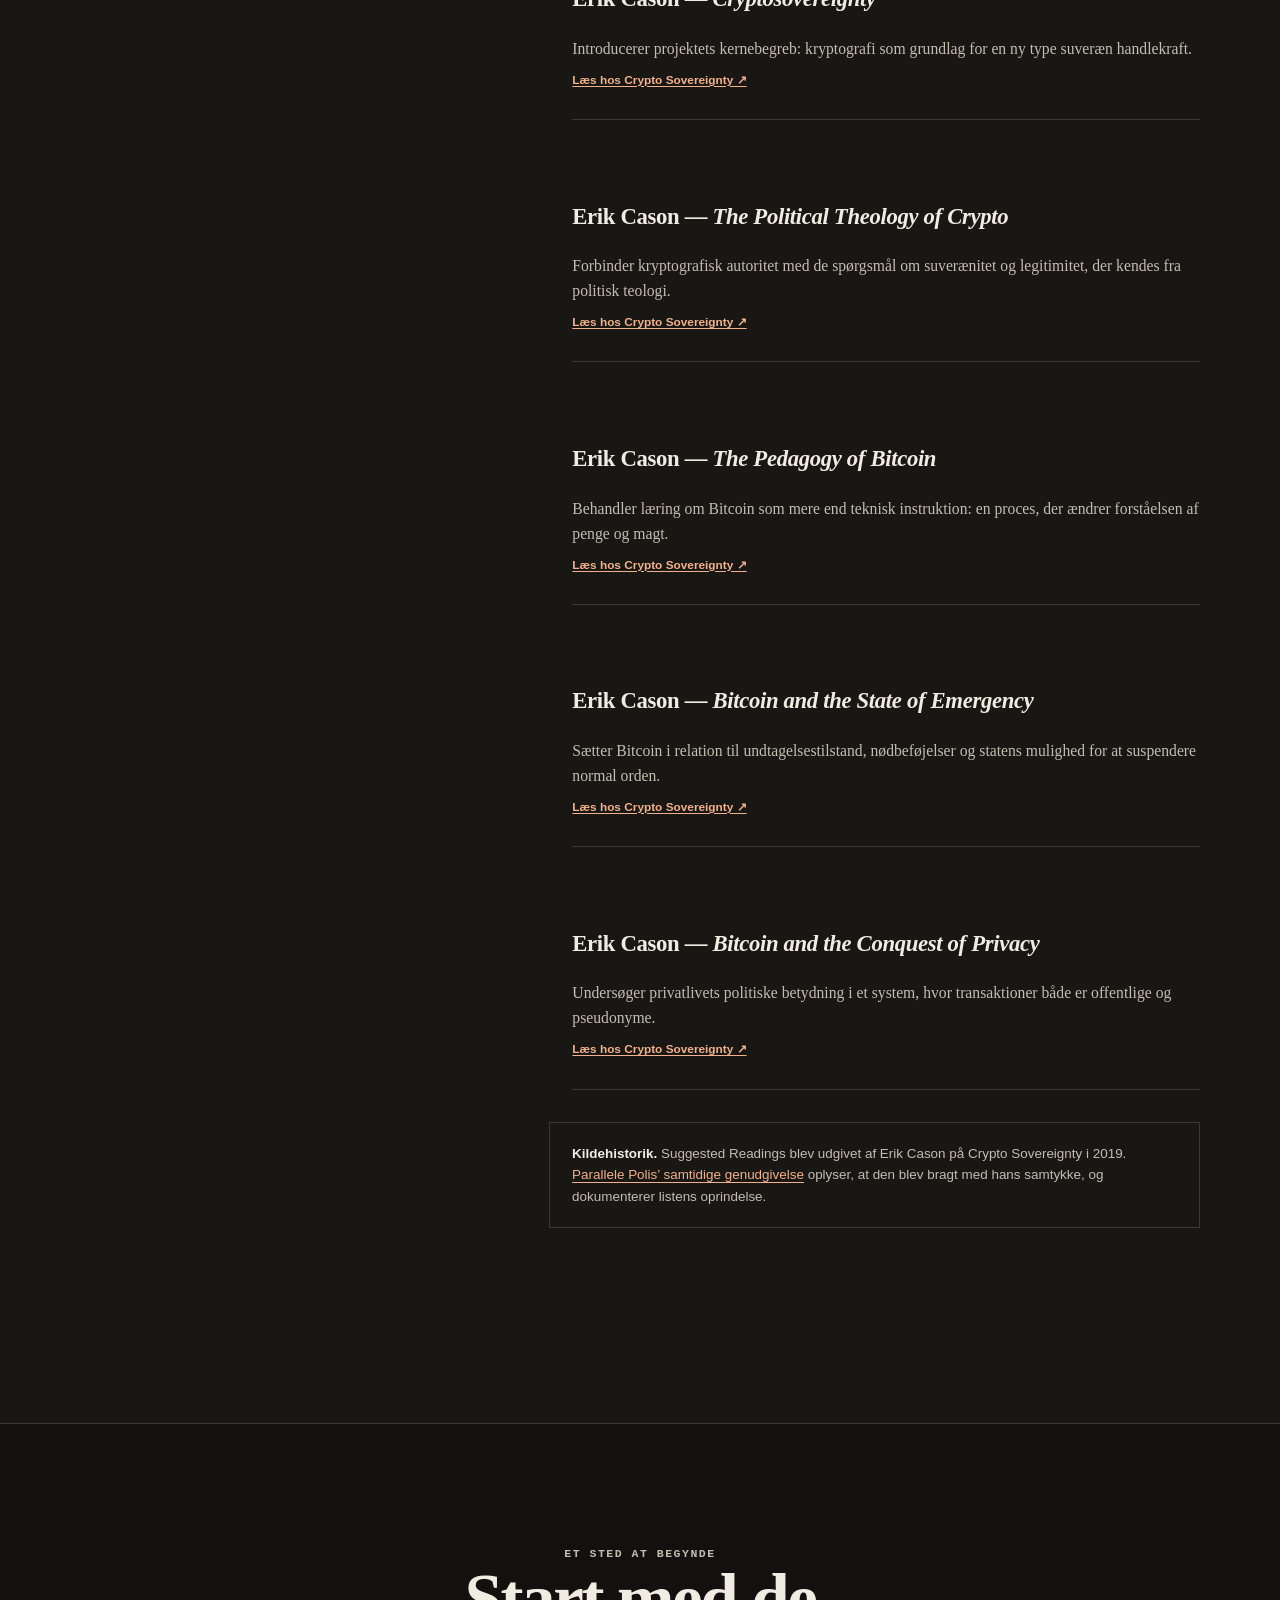
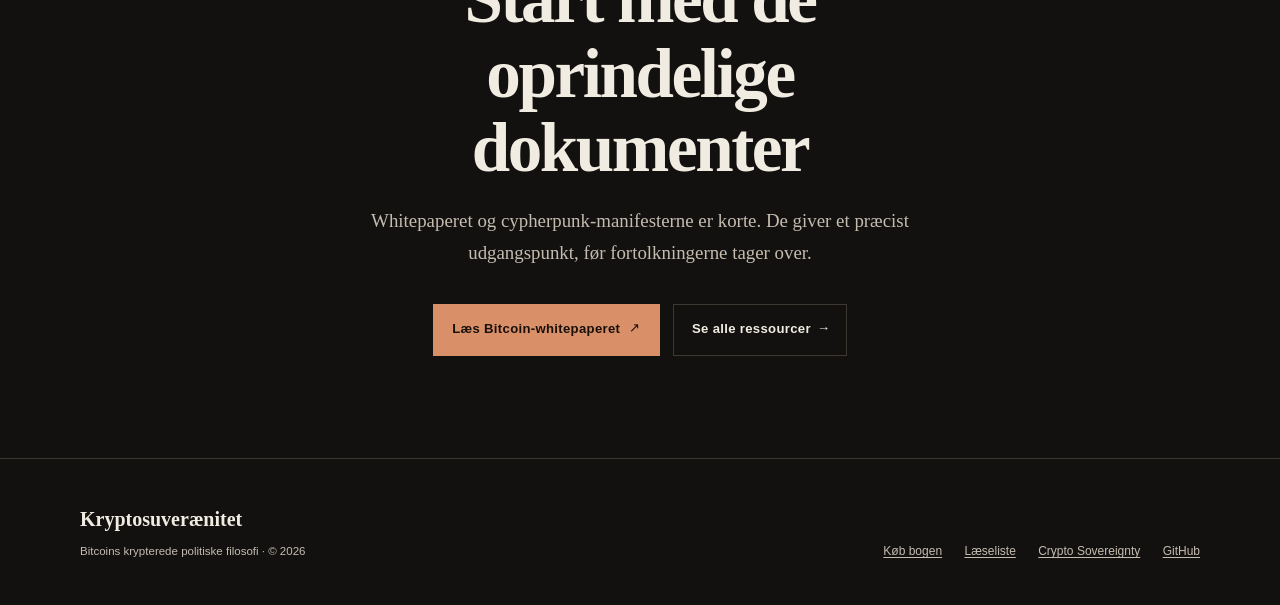
==== commit f55938a3: "Link public source repository" ====
--- a/laeseliste/index.html
+++ b/laeseliste/index.html
@@ -63,4 +63,4 @@
 </ol><div class="notice"><strong>Kildehistorik.</strong> Suggested Readings blev udgivet af Erik Cason på Crypto Sovereignty i 2019. <a href="https://www.parallele.at/suggested-readings/">Parallele Polis’ samtidige genudgivelse</a> oplyser, at den blev bragt med hans samtykke, og dokumenterer listens oprindelse.</div></section>
 </div></div></section>
 <section class="cta-band"><div class="shell"><p class="eyebrow">Et sted at begynde</p><h2>Start med de oprindelige dokumenter</h2><p>Whitepaperet og cypherpunk-manifesterne er korte. De giver et præcist udgangspunkt, før fortolkningerne tager over.</p><div class="actions"><a class="button button-primary" href="https://bitcoin.org/bitcoin.pdf">Læs Bitcoin-whitepaperet <span class="button-arrow" aria-hidden="true">↗</span></a><a class="button button-secondary" href="/ressourcer/">Se alle ressourcer <span class="button-arrow" aria-hidden="true">→</span></a></div></div></section>
-</main><footer class="site-footer"><div class="shell footer-grid"><div><p class="footer-title">Kryptosuverænitet</p><p class="footer-note">Bitcoins krypterede politiske filosofi · © 2026</p></div><ul class="footer-links"><li><a href="https://shop21.dk/vare/kryptosuveraenitet-bitcoins-krypterede-politiske-filosofi/">Køb bogen</a></li><li><a href="/laeseliste/">Læseliste</a></li><li><a href="https://cryptosovereignty.org/">Crypto Sovereignty</a></li></ul></div></footer></body></html>+</main><footer class="site-footer"><div class="shell footer-grid"><div><p class="footer-title">Kryptosuverænitet</p><p class="footer-note">Bitcoins krypterede politiske filosofi · © 2026</p></div><ul class="footer-links"><li><a href="https://shop21.dk/vare/kryptosuveraenitet-bitcoins-krypterede-politiske-filosofi/">Køb bogen</a></li><li><a href="/laeseliste/">Læseliste</a></li><li><a href="https://cryptosovereignty.org/">Crypto Sovereignty</a></li><li><a href="https://github.com/suveraenmand-design/suveraen.dk">GitHub</a></li></ul></div></footer></body></html>
--- a/assets/css/main.css
+++ b/assets/css/main.css
@@ -300,8 +300,9 @@
   html { scroll-padding-top: 8rem; }
   body { font-size: 1.05rem; }
   .shell, .narrow, .nav-shell { width: min(calc(100% - 1.4rem), var(--measure)); }
-  .nav-list { font-size: .72rem; }
-  .nav-list .buy-link { min-height: 2.15rem; padding: .3rem .55rem; }
+  .nav-list { justify-content: flex-start; gap: 1.15rem; font-size: .72rem; }
+  .nav-list a { display: inline-flex; min-height: 2.75rem; align-items: center; }
+  .nav-list .buy-link { min-height: 2.75rem; padding: .3rem .65rem; }
   .section { padding-block: 4rem; }
   .hero { padding-top: 3.3rem; }
   .hero h1 { font-size: clamp(3rem, 15vw, 4.6rem); hyphens: auto; }
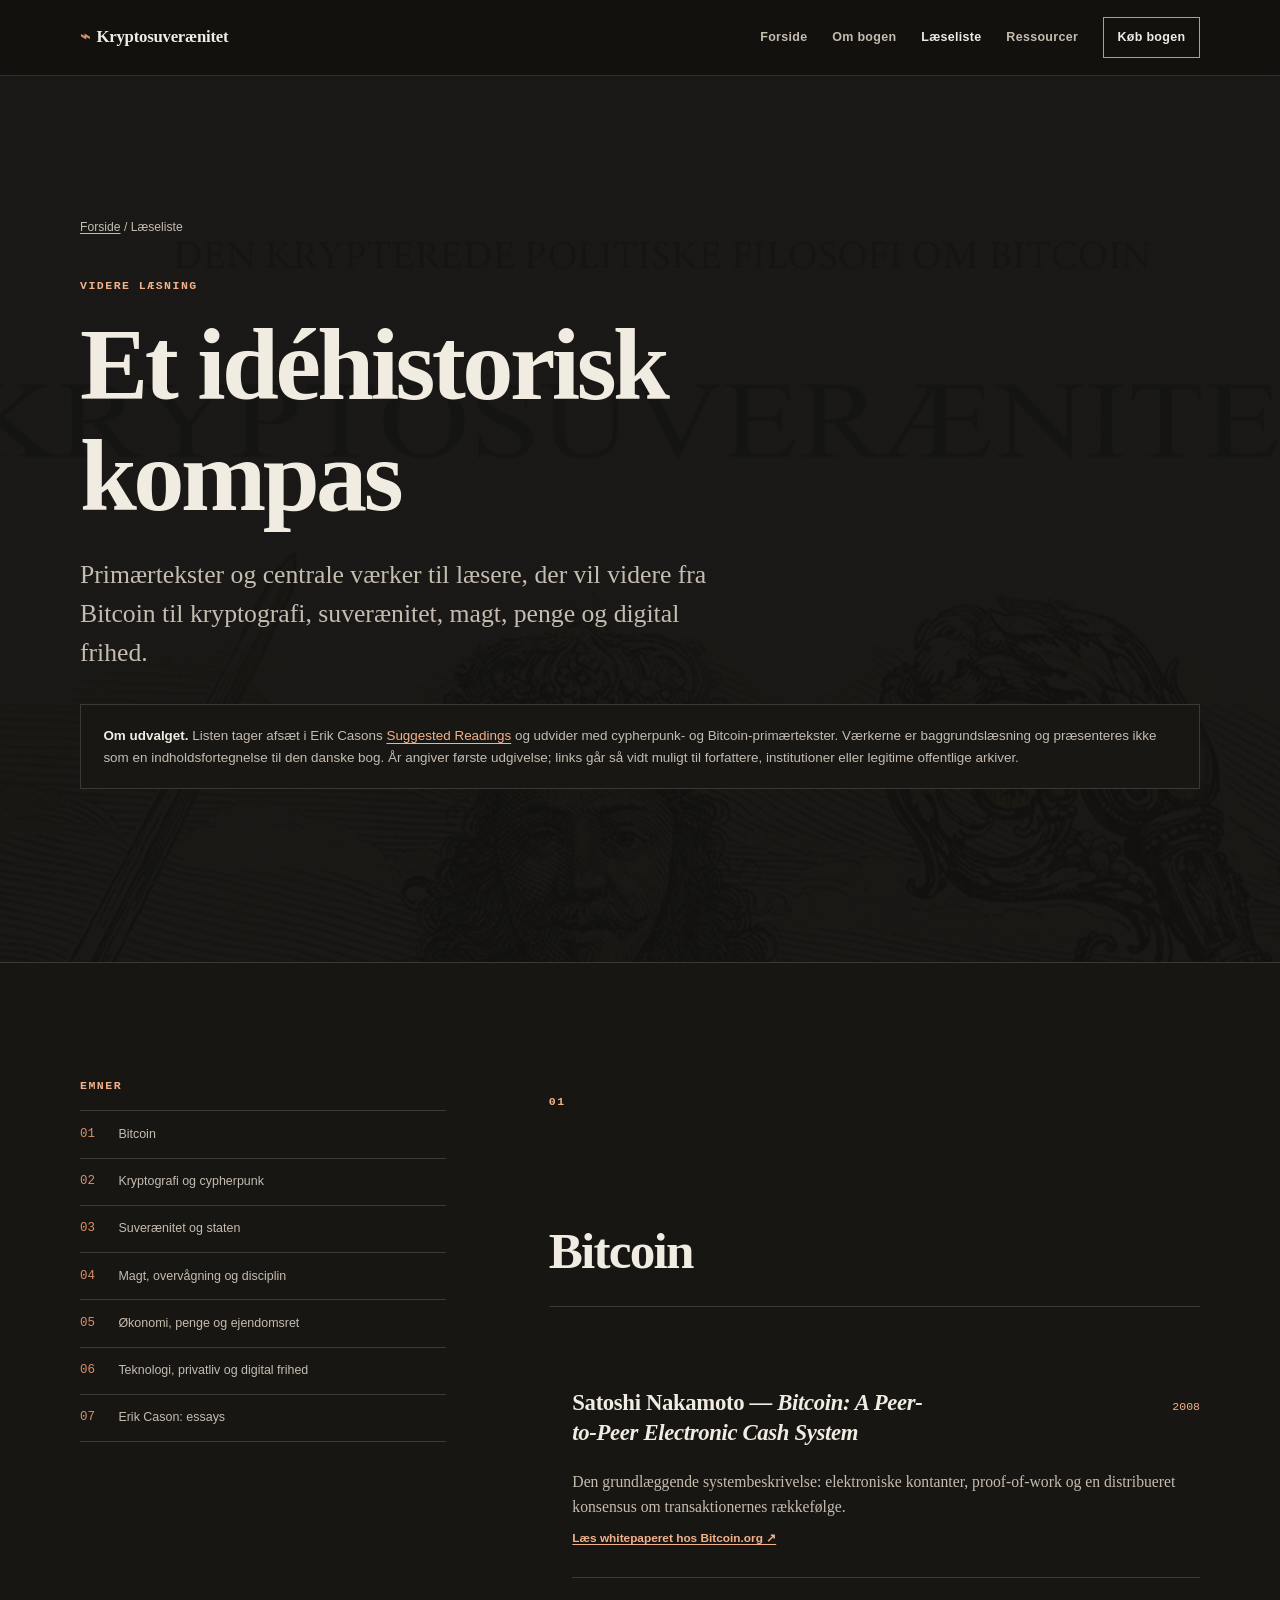
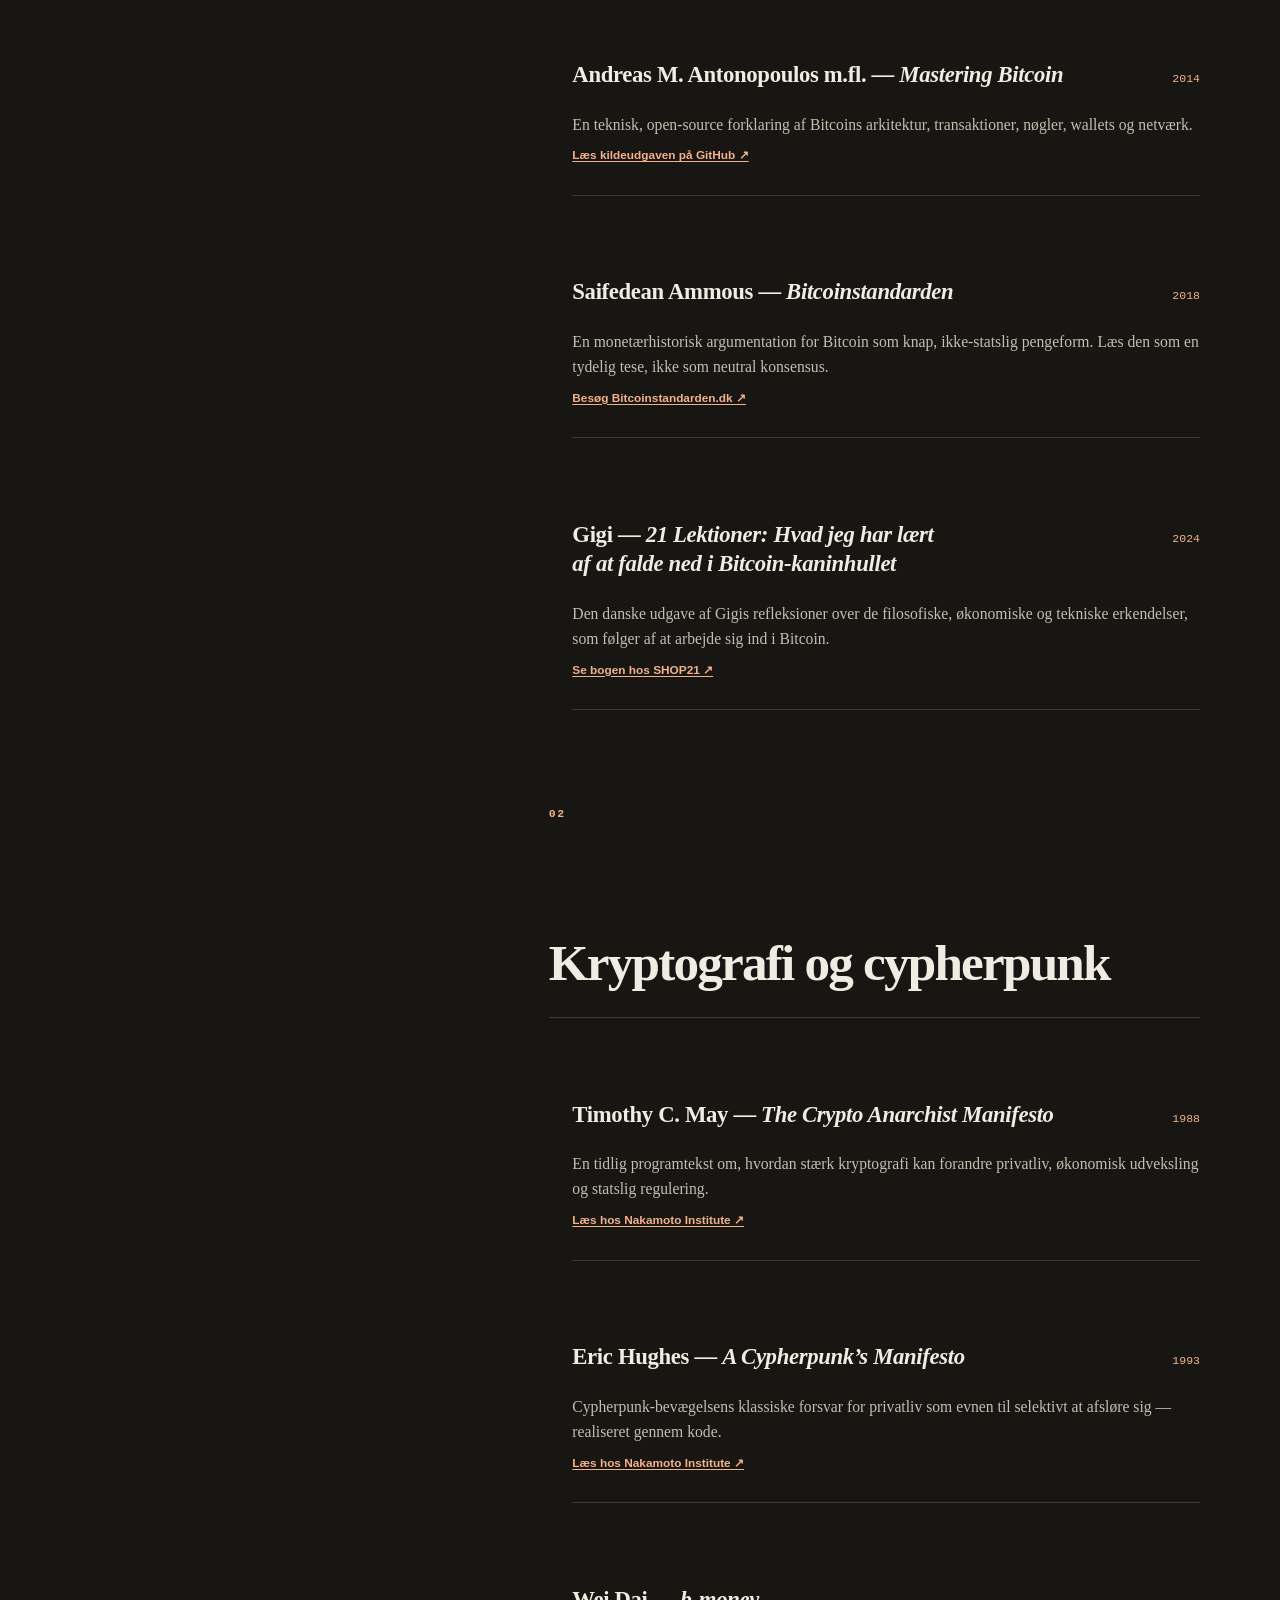
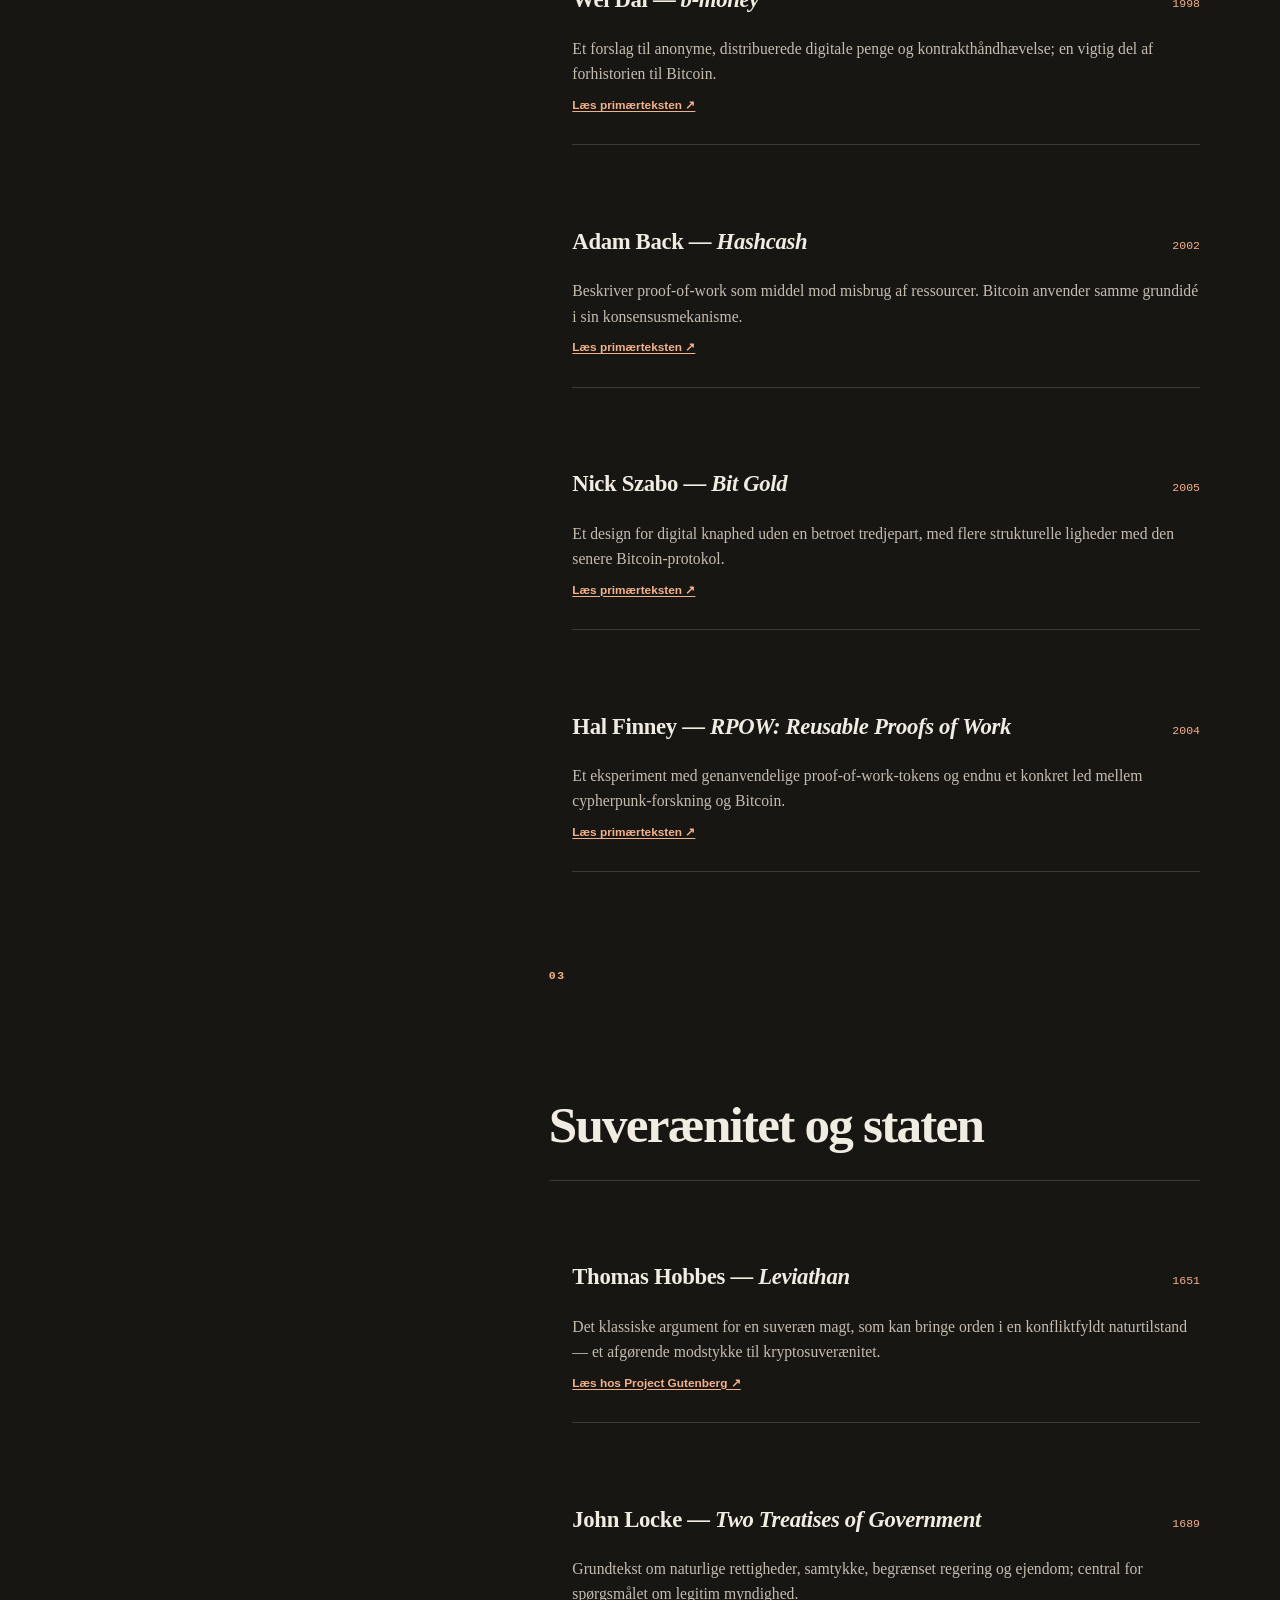
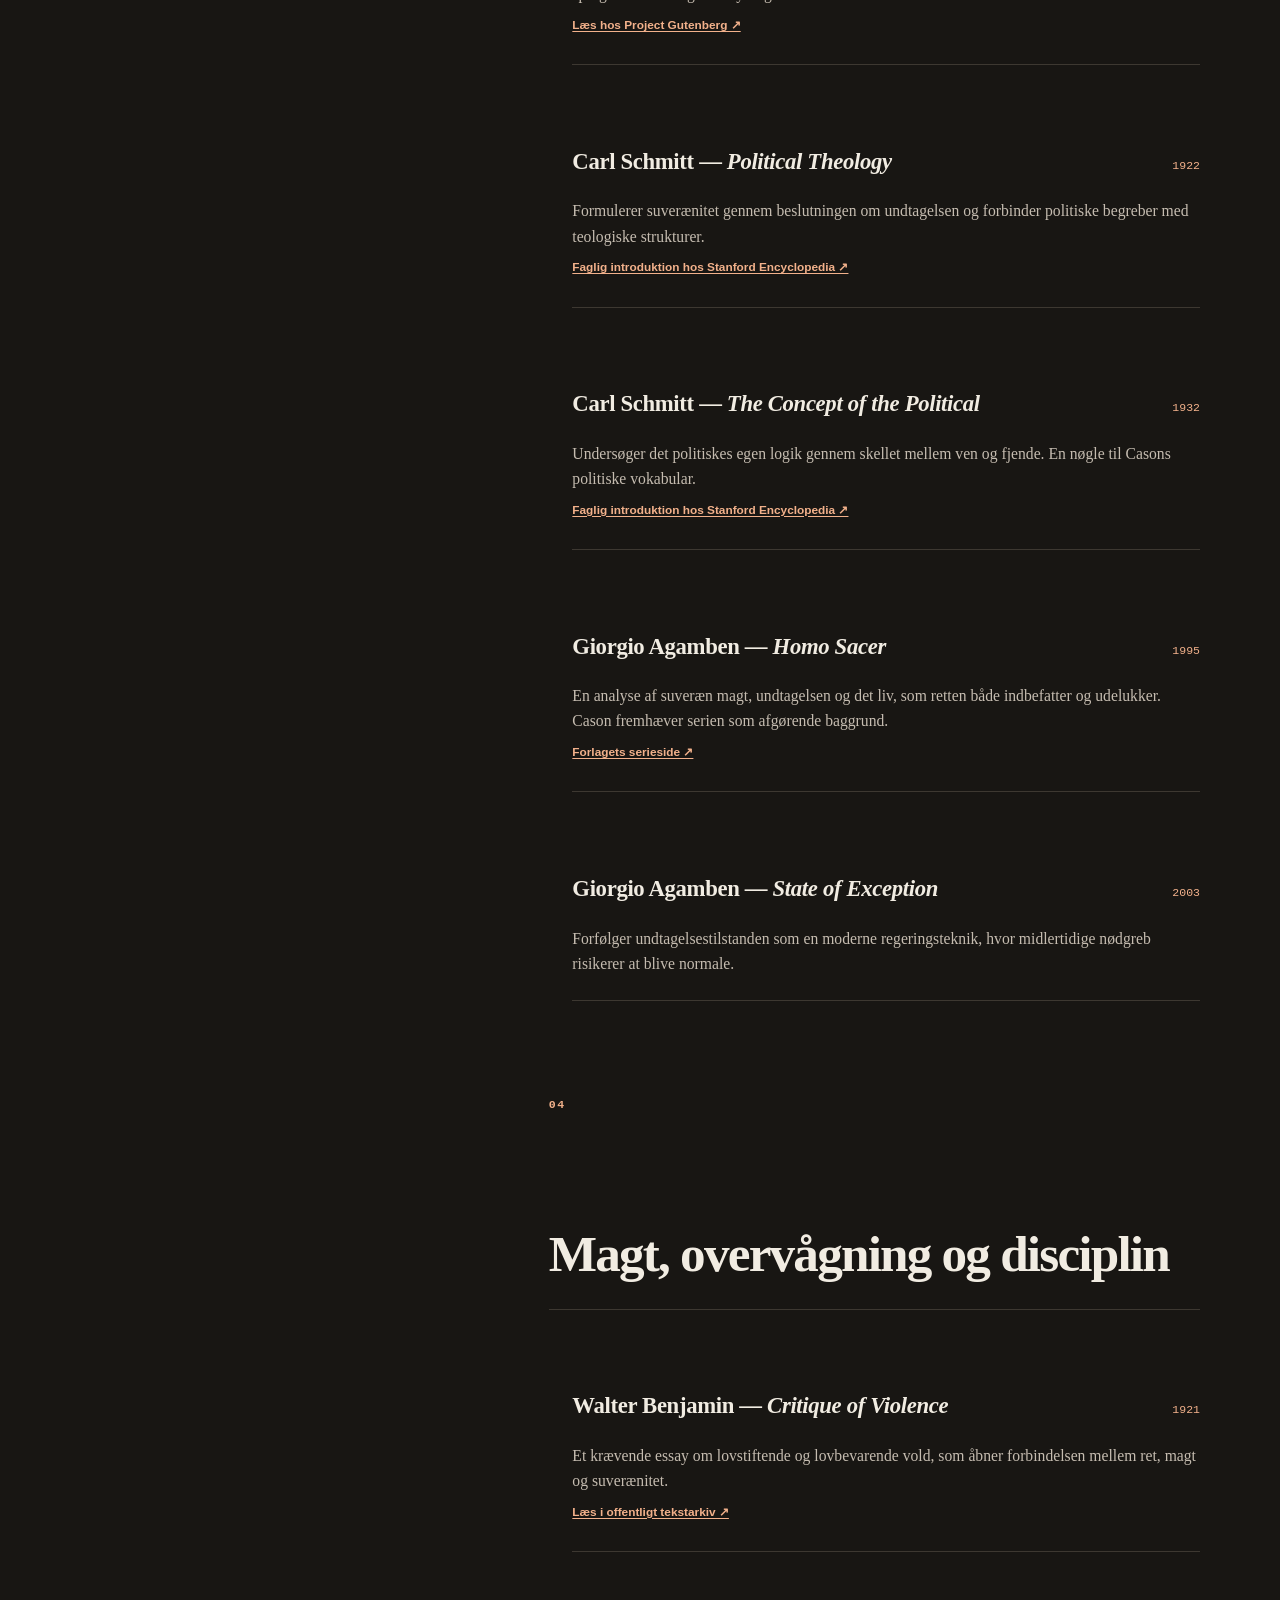
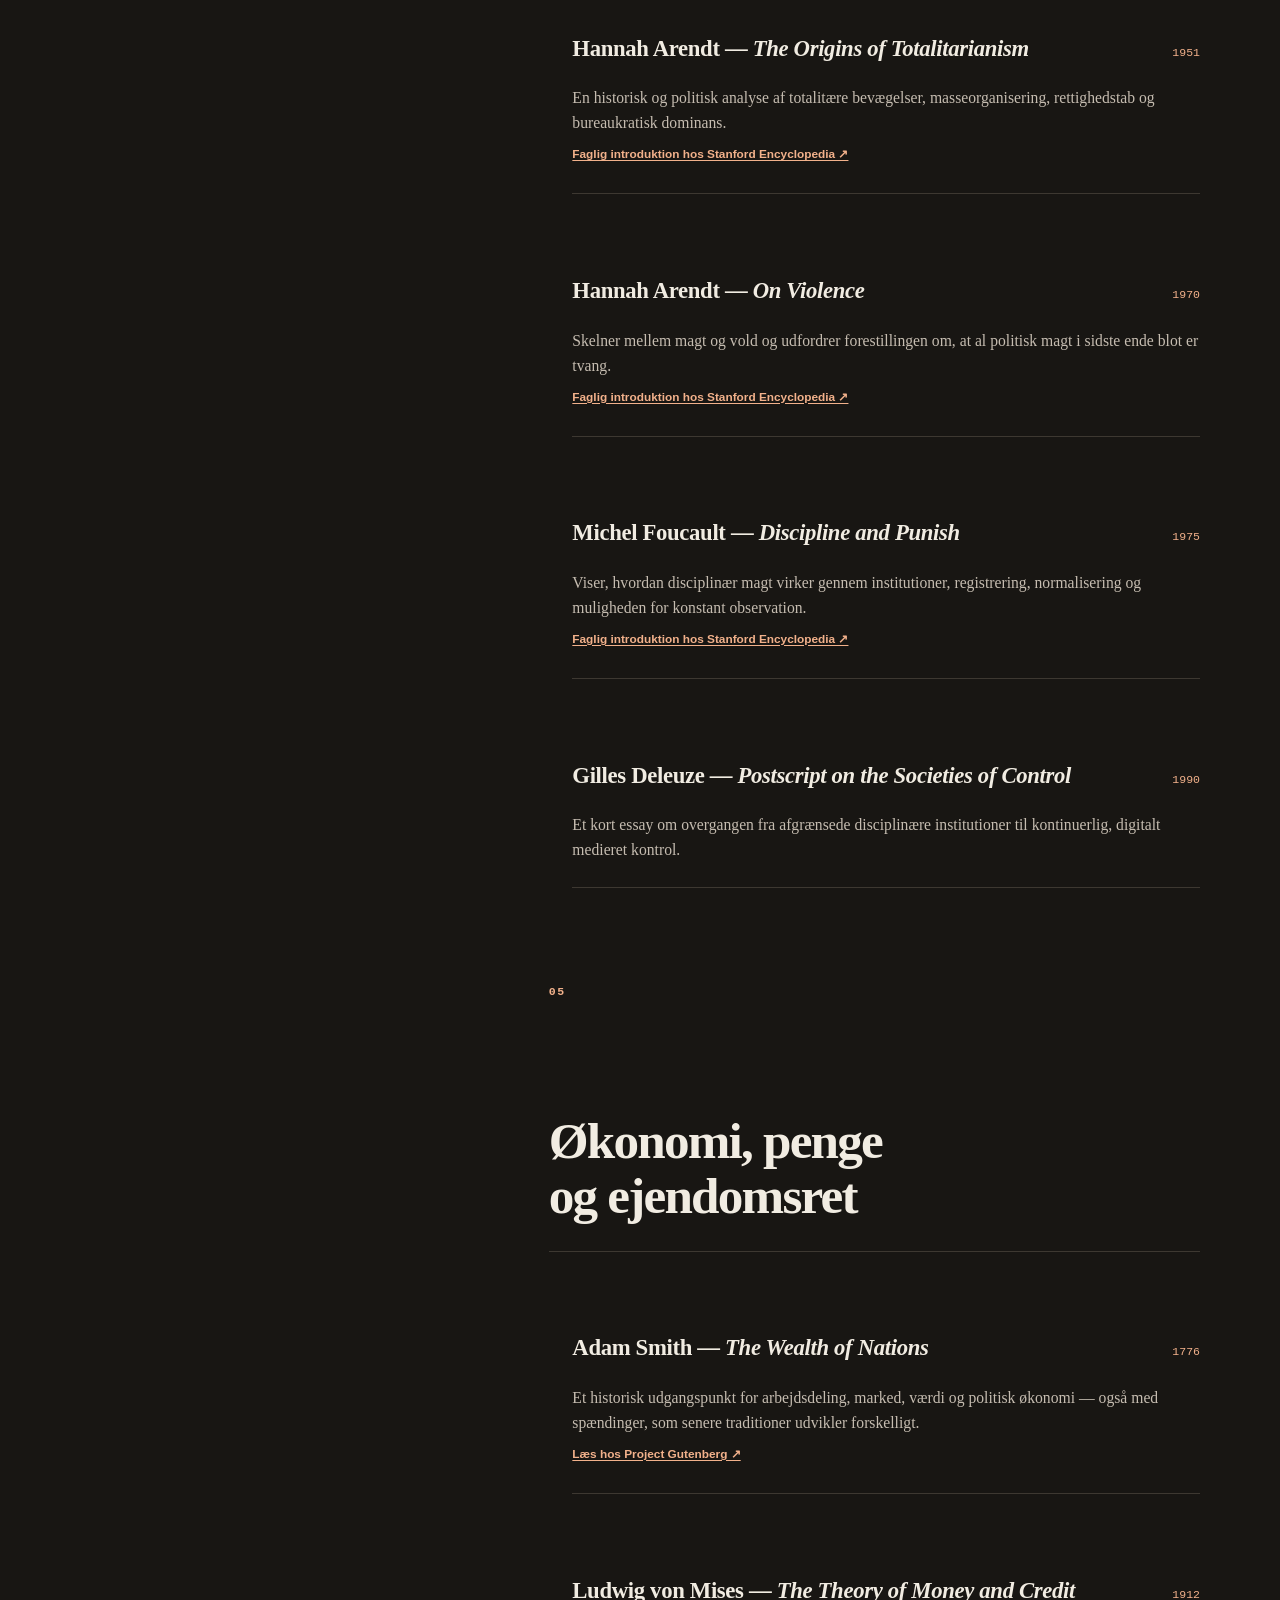
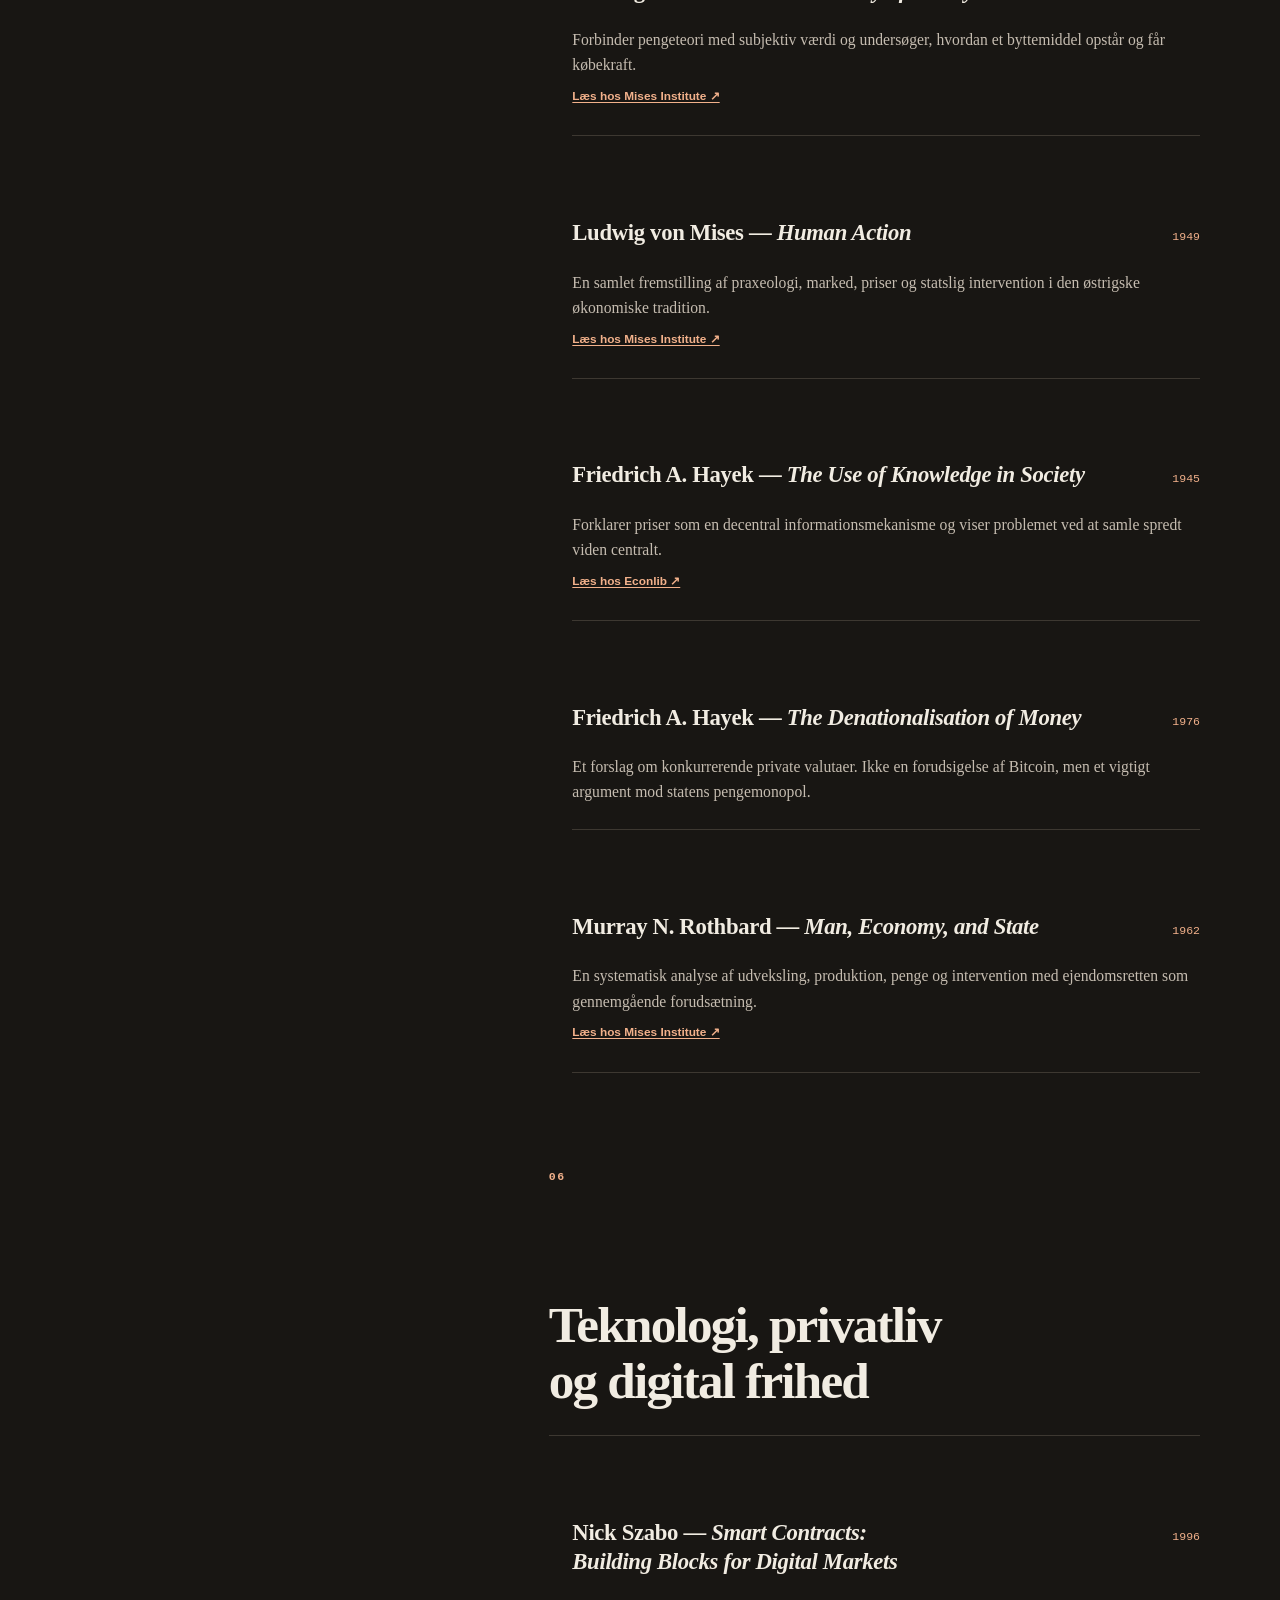
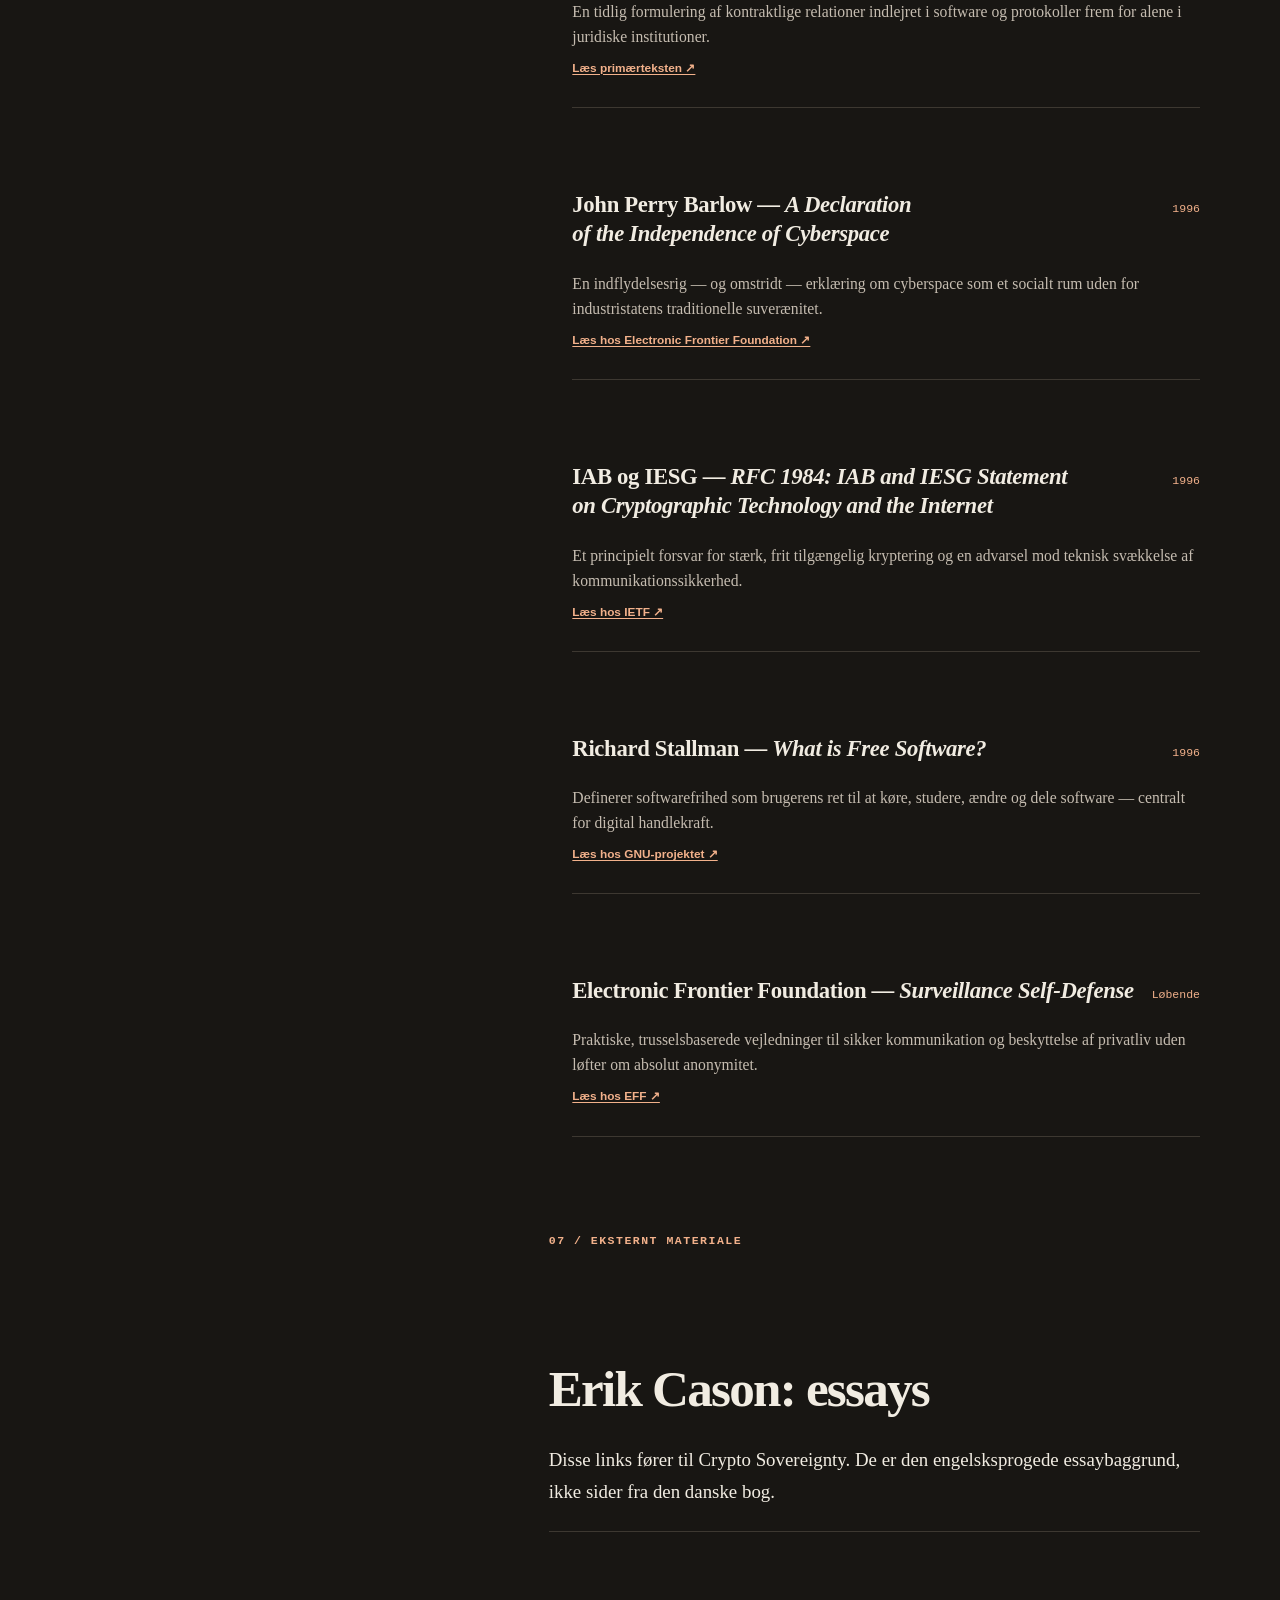
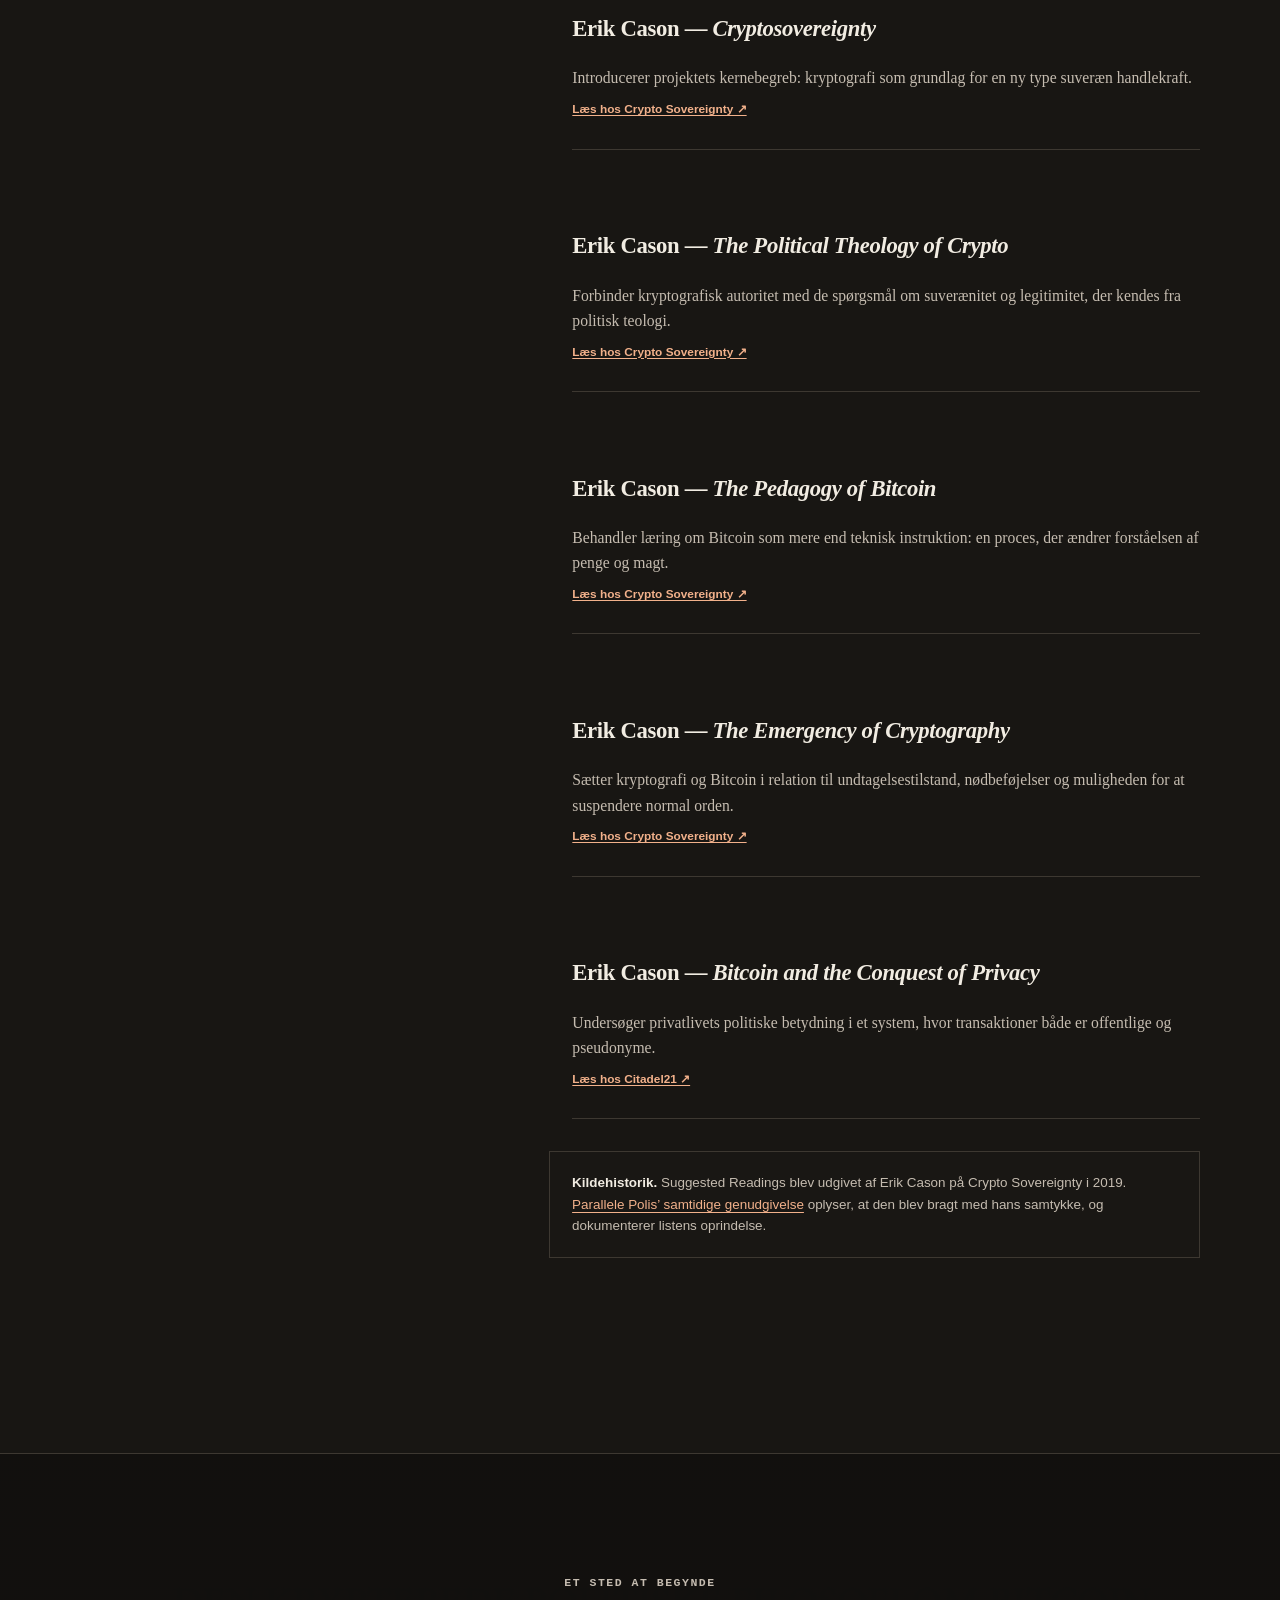
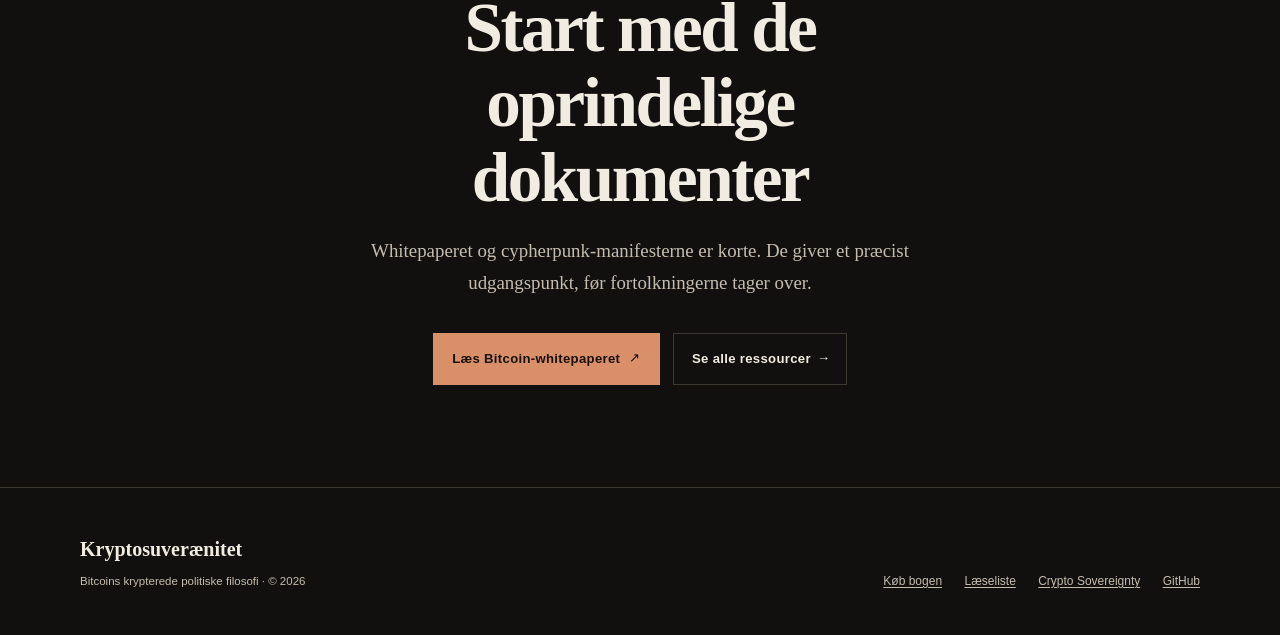
==== commit e39f6615: "Fix Android navigation and reading list links" ====
--- a/laeseliste/index.html
+++ b/laeseliste/index.html
@@ -2,8 +2,11 @@
 <html lang="da"><head><meta charset="utf-8"><meta name="viewport" content="width=device-width, initial-scale=1"><title>Læseliste – Kryptosuverænitet</title><meta name="description" content="En kurateret læseliste om Bitcoin, cypherpunk, suverænitet, staten, magt, penge, privatliv og digital frihed."><link rel="canonical" href="https://xn--suvern-tua.dk/laeseliste/"><meta property="og:locale" content="da_DK"><meta property="og:type" content="website"><meta property="og:site_name" content="Kryptosuverænitet"><meta property="og:title" content="Læseliste – Kryptosuverænitet"><meta property="og:description" content="Kuraterede primærtekster om Bitcoin, kryptografi, suverænitet, magt, penge og digital frihed."><meta property="og:url" content="https://xn--suvern-tua.dk/laeseliste/"><meta property="og:image" content="https://xn--suvern-tua.dk/assets/images/social-card.webp"><meta property="og:image:alt" content="Kryptosuverænitet – læseliste"><meta name="twitter:card" content="summary_large_image"><meta name="twitter:title" content="Læseliste – Kryptosuverænitet"><meta name="twitter:description" content="Kuraterede primærtekster om Bitcoin, kryptografi, suverænitet, magt, penge og digital frihed."><meta name="twitter:image" content="https://xn--suvern-tua.dk/assets/images/social-card.webp"><meta name="theme-color" content="#12110f"><link rel="stylesheet" href="/assets/css/main.css"><link rel="icon" href="/assets/images/favicon.svg" type="image/svg+xml"></head><body><a class="skip-link" href="#indhold">Gå til indhold</a>
 <header class="site-header">
   <nav class="nav-shell" aria-label="Primær navigation">
+    <div class="nav-bar">
     <a class="brand" href="/"><span class="brand-mark" aria-hidden="true">⌁</span>Kryptosuverænitet</a>
-    <ul class="nav-list"><li><a href="/">Forside</a></li><li><a href="/om-bogen/">Om bogen</a></li><li><a aria-current="page" href="/laeseliste/">Læseliste</a></li><li><a href="/ressourcer/">Ressourcer</a></li><li><a class="buy-link" href="https://shop21.dk/vare/kryptosuveraenitet-bitcoins-krypterede-politiske-filosofi/">Køb bogen</a></li></ul>
+      <button class="nav-toggle" type="button" aria-expanded="false" aria-controls="primary-menu"><span class="nav-toggle-label">Menu</span><span class="nav-toggle-icon" aria-hidden="true"><span></span><span></span></span></button>
+    </div>
+    <ul class="nav-list" id="primary-menu"><li><a href="/">Forside</a></li><li><a href="/om-bogen/">Om bogen</a></li><li><a aria-current="page" href="/laeseliste/">Læseliste</a></li><li><a href="/ressourcer/">Ressourcer</a></li><li><a class="buy-link" href="https://shop21.dk/vare/kryptosuveraenitet-bitcoins-krypterede-politiske-filosofi/">Køb bogen</a></li></ul>
   </nav>
 </header><main id="indhold">
 <header class="page-hero shell"><p class="breadcrumb"><a href="/">Forside</a> / Læseliste</p><p class="eyebrow">Videre læsning</p><h1>Et idéhistorisk kompas</h1><p class="lede">Primærtekster og centrale værker til læsere, der vil videre fra Bitcoin til kryptografi, suverænitet, magt, penge og digital frihed.</p><div class="notice"><strong>Om udvalget.</strong> Listen tager afsæt i Erik Casons <a href="https://cryptosovereignty.org/suggested-readings/">Suggested Readings</a> og udvider med cypherpunk- og Bitcoin-primærtekster. Værkerne er baggrundslæsning og præsenteres ikke som en indholdsfortegnelse til den danske bog. År angiver første udgivelse; links går så vidt muligt til forfattere, institutioner eller legitime offentlige arkiver.</div></header>
@@ -13,8 +16,8 @@
 <section id="bitcoin" class="reading-section"><p class="eyebrow">01</p><h2>Bitcoin</h2><ol class="reading-list">
 <li class="reading-item"><div class="reading-item-head"><h3>Satoshi Nakamoto — <cite>Bitcoin: A Peer-to-Peer Electronic Cash System</cite></h3><span class="year">2008</span></div><p>Den grundlæggende systembeskrivelse: elektroniske kontanter, proof-of-work og en distribueret konsensus om transaktionernes rækkefølge.</p><a class="source-link" href="https://bitcoin.org/bitcoin.pdf">Læs whitepaperet hos Bitcoin.org ↗</a></li>
 <li class="reading-item"><div class="reading-item-head"><h3>Andreas M. Antonopoulos m.fl. — <cite>Mastering Bitcoin</cite></h3><span class="year">2014</span></div><p>En teknisk, open-source forklaring af Bitcoins arkitektur, transaktioner, nøgler, wallets og netværk.</p><a class="source-link" href="https://github.com/bitcoinbook/bitcoinbook">Læs kildeudgaven på GitHub ↗</a></li>
-<li class="reading-item"><div class="reading-item-head"><h3>Saifedean Ammous — <cite>The Bitcoin Standard</cite></h3><span class="year">2018</span></div><p>En monetærhistorisk argumentation for Bitcoin som knap, ikke-statslig pengeform. Læs den som en tydelig tese, ikke som neutral konsensus.</p><a class="source-link" href="https://saifedean.com/tbs">Forfatterens bogside ↗</a></li>
-<li class="reading-item"><div class="reading-item-head"><h3>Gigi — <cite>21 Lessons</cite></h3><span class="year">2019</span></div><p>Korte refleksioner over de filosofiske, økonomiske og tekniske erkendelser, som følger af at arbejde sig ind i Bitcoin.</p><a class="source-link" href="https://21lessons.com/">Læs online ↗</a></li>
+<li class="reading-item"><div class="reading-item-head"><h3>Saifedean Ammous — <cite>Bitcoinstandarden</cite></h3><span class="year">2018</span></div><p>En monetærhistorisk argumentation for Bitcoin som knap, ikke-statslig pengeform. Læs den som en tydelig tese, ikke som neutral konsensus.</p><a class="source-link" href="https://bitcoinstandarden.dk/">Besøg Bitcoinstandarden.dk ↗</a></li>
+<li class="reading-item"><div class="reading-item-head"><h3>Gigi — <cite>21 Lektioner: Hvad jeg har lært af at falde ned i Bitcoin-kaninhullet</cite></h3><span class="year">2024</span></div><p>Den danske udgave af Gigis refleksioner over de filosofiske, økonomiske og tekniske erkendelser, som følger af at arbejde sig ind i Bitcoin.</p><a class="source-link" href="https://shop21.dk/vare/21-lektioner/">Se bogen hos SHOP21 ↗</a></li>
 </ol></section>
 <section id="kryptografi" class="reading-section"><p class="eyebrow">02</p><h2>Kryptografi og cypherpunk</h2><ol class="reading-list">
 <li class="reading-item"><div class="reading-item-head"><h3>Timothy C. May — <cite>The Crypto Anarchist Manifesto</cite></h3><span class="year">1988</span></div><p>En tidlig programtekst om, hvordan stærk kryptografi kan forandre privatliv, økonomisk udveksling og statslig regulering.</p><a class="source-link" href="https://nakamotoinstitute.org/library/crypto-anarchist-manifesto/">Læs hos Nakamoto Institute ↗</a></li>
@@ -57,10 +60,28 @@
 <section id="cason" class="reading-section"><p class="eyebrow">07 / Eksternt materiale</p><h2>Erik Cason: essays</h2><p>Disse links fører til Crypto Sovereignty. De er den engelsksprogede essaybaggrund, ikke sider fra den danske bog.</p><ol class="reading-list">
 <li class="reading-item"><div class="reading-item-head"><h3>Erik Cason — <cite>Cryptosovereignty</cite></h3></div><p>Introducerer projektets kernebegreb: kryptografi som grundlag for en ny type suveræn handlekraft.</p><a class="source-link" href="https://cryptosovereignty.org/cryptosovereignty/">Læs hos Crypto Sovereignty ↗</a></li>
 <li class="reading-item"><div class="reading-item-head"><h3>Erik Cason — <cite>The Political Theology of Crypto</cite></h3></div><p>Forbinder kryptografisk autoritet med de spørgsmål om suverænitet og legitimitet, der kendes fra politisk teologi.</p><a class="source-link" href="https://cryptosovereignty.org/the-political-theology-of-crypto/">Læs hos Crypto Sovereignty ↗</a></li>
-<li class="reading-item"><div class="reading-item-head"><h3>Erik Cason — <cite>The Pedagogy of Bitcoin</cite></h3></div><p>Behandler læring om Bitcoin som mere end teknisk instruktion: en proces, der ændrer forståelsen af penge og magt.</p><a class="source-link" href="https://cryptosovereignty.org/the-pedagogy-of-bitcoin/">Læs hos Crypto Sovereignty ↗</a></li>
-<li class="reading-item"><div class="reading-item-head"><h3>Erik Cason — <cite>Bitcoin and the State of Emergency</cite></h3></div><p>Sætter Bitcoin i relation til undtagelsestilstand, nødbeføjelser og statens mulighed for at suspendere normal orden.</p><a class="source-link" href="https://cryptosovereignty.org/bitcoin-and-the-state-of-emergency/">Læs hos Crypto Sovereignty ↗</a></li>
-<li class="reading-item"><div class="reading-item-head"><h3>Erik Cason — <cite>Bitcoin and the Conquest of Privacy</cite></h3></div><p>Undersøger privatlivets politiske betydning i et system, hvor transaktioner både er offentlige og pseudonyme.</p><a class="source-link" href="https://cryptosovereignty.org/bitcoin-and-the-conquest-of-privacy/">Læs hos Crypto Sovereignty ↗</a></li>
+<li class="reading-item"><div class="reading-item-head"><h3>Erik Cason — <cite>The Pedagogy of Bitcoin</cite></h3></div><p>Behandler læring om Bitcoin som mere end teknisk instruktion: en proces, der ændrer forståelsen af penge og magt.</p><a class="source-link" href="https://cryptosovereignty.org/pedagogy-bitcoin/">Læs hos Crypto Sovereignty ↗</a></li>
+<li class="reading-item"><div class="reading-item-head"><h3>Erik Cason — <cite>The Emergency of Cryptography</cite></h3></div><p>Sætter kryptografi og Bitcoin i relation til undtagelsestilstand, nødbeføjelser og muligheden for at suspendere normal orden.</p><a class="source-link" href="https://cryptosovereignty.org/emergency-of-cryptography/">Læs hos Crypto Sovereignty ↗</a></li>
+<li class="reading-item"><div class="reading-item-head"><h3>Erik Cason — <cite>Bitcoin and the Conquest of Privacy</cite></h3></div><p>Undersøger privatlivets politiske betydning i et system, hvor transaktioner både er offentlige og pseudonyme.</p><a class="source-link" href="https://www.citadel21.com/bitcoin-and-the-conquest-of-privacy">Læs hos Citadel21 ↗</a></li>
 </ol><div class="notice"><strong>Kildehistorik.</strong> Suggested Readings blev udgivet af Erik Cason på Crypto Sovereignty i 2019. <a href="https://www.parallele.at/suggested-readings/">Parallele Polis’ samtidige genudgivelse</a> oplyser, at den blev bragt med hans samtykke, og dokumenterer listens oprindelse.</div></section>
 </div></div></section>
 <section class="cta-band"><div class="shell"><p class="eyebrow">Et sted at begynde</p><h2>Start med de oprindelige dokumenter</h2><p>Whitepaperet og cypherpunk-manifesterne er korte. De giver et præcist udgangspunkt, før fortolkningerne tager over.</p><div class="actions"><a class="button button-primary" href="https://bitcoin.org/bitcoin.pdf">Læs Bitcoin-whitepaperet <span class="button-arrow" aria-hidden="true">↗</span></a><a class="button button-secondary" href="/ressourcer/">Se alle ressourcer <span class="button-arrow" aria-hidden="true">→</span></a></div></div></section>
-</main><footer class="site-footer"><div class="shell footer-grid"><div><p class="footer-title">Kryptosuverænitet</p><p class="footer-note">Bitcoins krypterede politiske filosofi · © 2026</p></div><ul class="footer-links"><li><a href="https://shop21.dk/vare/kryptosuveraenitet-bitcoins-krypterede-politiske-filosofi/">Køb bogen</a></li><li><a href="/laeseliste/">Læseliste</a></li><li><a href="https://cryptosovereignty.org/">Crypto Sovereignty</a></li><li><a href="https://github.com/suveraenmand-design/suveraen.dk">GitHub</a></li></ul></div></footer></body></html>+</main><footer class="site-footer"><div class="shell footer-grid"><div><p class="footer-title">Kryptosuverænitet</p><p class="footer-note">Bitcoins krypterede politiske filosofi · © 2026</p></div><ul class="footer-links"><li><a href="https://shop21.dk/vare/kryptosuveraenitet-bitcoins-krypterede-politiske-filosofi/">Køb bogen</a></li><li><a href="/laeseliste/">Læseliste</a></li><li><a href="https://cryptosovereignty.org/">Crypto Sovereignty</a></li><li><a href="https://github.com/suveraenmand-design/suveraen.dk">GitHub</a></li></ul></div></footer><script>
+  document.documentElement.classList.add('js');
+  const toggle = document.querySelector('.nav-toggle');
+  const menu = document.getElementById('primary-menu');
+  if (toggle && menu) {
+    toggle.addEventListener('click', () => {
+      const open = toggle.getAttribute('aria-expanded') === 'true';
+      toggle.setAttribute('aria-expanded', String(!open));
+      menu.classList.toggle('is-open', !open);
+    });
+    menu.addEventListener('click', event => {
+      if (event.target.closest('a')) {
+        toggle.setAttribute('aria-expanded', 'false');
+        menu.classList.remove('is-open');
+      }
+    });
+  }
+</script>
+</body></html>
--- a/assets/css/main.css
+++ b/assets/css/main.css
@@ -80,6 +80,8 @@
   white-space: nowrap;
 }
 .brand-mark { color: var(--accent); font-family: var(--mono); margin-right: 0.42rem; }
+.nav-bar { display: contents; }
+.nav-toggle { display: none; }
 .nav-list {
   display: flex;
   align-items: center;
@@ -286,8 +288,6 @@
 
 @media (max-width: 860px) {
   .nav-shell { align-items: flex-start; flex-direction: column; padding-block: 1rem; gap: .9rem; }
-  .nav-list { width: 100%; justify-content: space-between; gap: .8rem; overflow-x: auto; padding-bottom: .2rem; }
-  .nav-list li { flex: none; }
   .hero { min-height: auto; }
   .hero-grid, .split, .external-panel { grid-template-columns: 1fr; }
   .hero-copy { order: 1; }
@@ -300,9 +300,6 @@
   html { scroll-padding-top: 8rem; }
   body { font-size: 1.05rem; }
   .shell, .narrow, .nav-shell { width: min(calc(100% - 1.4rem), var(--measure)); }
-  .nav-list { justify-content: flex-start; gap: 1.15rem; font-size: .72rem; }
-  .nav-list a { display: inline-flex; min-height: 2.75rem; align-items: center; }
-  .nav-list .buy-link { min-height: 2.75rem; padding: .3rem .65rem; }
   .section { padding-block: 4rem; }
   .hero { padding-top: 3.3rem; }
   .hero h1 { font-size: clamp(3rem, 15vw, 4.6rem); hyphens: auto; }
@@ -322,4 +319,280 @@
   .site-header, .site-footer, .actions, .toc { display: none; }
   .section { padding-block: 2rem; }
   a { color: inherit; }
-}+}
+/* Leviathan-derived atmosphere and book-structure components */
+.hero-leviathan {
+  position: relative;
+  isolation: isolate;
+  background:
+    linear-gradient(90deg, var(--paper) 0%, rgba(18,17,15,.96) 42%, rgba(18,17,15,.77) 100%),
+    url('/assets/images/leviathan-bg.webp') right center / min(61rem, 78vw) auto no-repeat;
+}
+.hero-leviathan::before {
+  content: "";
+  position: absolute;
+  z-index: -1;
+  inset: 0;
+  background:
+    linear-gradient(180deg, var(--paper) 0, transparent 18%, transparent 76%, var(--paper) 100%),
+    repeating-linear-gradient(0deg, transparent 0 5px, rgba(241,236,226,.016) 5px 6px);
+  pointer-events: none;
+}
+.hero-leviathan::after {
+  content: "LEVIATHAN / KODE / SUVERÆNITET";
+  position: absolute;
+  z-index: -1;
+  right: max(1rem, calc((100vw - var(--measure)) / 2));
+  bottom: 1rem;
+  color: rgba(241,236,226,.28);
+  font-family: var(--mono);
+  font-size: .58rem;
+  letter-spacing: .14em;
+}
+.hero-leviathan .book-cover {
+  border: 1px solid rgba(241,236,226,.2);
+  box-shadow: 1.15rem 1.25rem 0 rgba(9,8,6,.86), 0 2rem 5rem rgba(0,0,0,.58);
+}
+.book-map { position: relative; overflow: hidden; }
+.book-map::after {
+  content: "κρυπτός";
+  position: absolute;
+  z-index: -1;
+  right: -0.08em;
+  top: -.2em;
+  color: rgba(241,236,226,.025);
+  font-size: clamp(9rem, 27vw, 27rem);
+  line-height: 1;
+}
+.part-grid {
+  display: grid;
+  grid-template-columns: repeat(2, minmax(0, 1fr));
+  border: 1px solid var(--line);
+  background: var(--line);
+  gap: 1px;
+}
+.part-card {
+  min-height: 20rem;
+  display: flex;
+  flex-direction: column;
+  padding: clamp(1.6rem, 4vw, 3rem);
+  background: color-mix(in srgb, var(--paper), transparent 2%);
+}
+.part-card h3 { max-width: 13ch; margin-bottom: 1.2rem; }
+.part-card p { margin: auto 0 0; color: var(--ink-soft); }
+.part-index {
+  display: block;
+  margin-bottom: clamp(2.5rem, 6vw, 5rem);
+  color: var(--accent-light);
+  font-family: var(--mono);
+  font-size: .7rem;
+  letter-spacing: .08em;
+  text-transform: uppercase;
+}
+.editorial-note {
+  max-width: 58rem;
+  margin: 2rem 0 0;
+  padding-left: 1.2rem;
+  border-left: 2px solid var(--accent);
+  color: var(--ink-soft);
+  font-family: var(--sans);
+  font-size: .82rem;
+  line-height: 1.65;
+}
+.editorial-note strong { color: var(--ink); }
+.concept-list { margin: 0; }
+.concept-list > div {
+  display: grid;
+  grid-template-columns: minmax(9rem, .62fr) minmax(0, 1.38fr);
+  gap: clamp(1rem, 4vw, 3rem);
+  padding: 1.35rem 0;
+  border-top: 1px solid var(--line);
+}
+.concept-list > div:last-child { border-bottom: 1px solid var(--line); }
+.concept-list dt { color: var(--ink); font-size: 1.12rem; font-weight: 600; }
+.concept-list dd { margin: 0; color: var(--ink-soft); font-size: .98rem; line-height: 1.62; }
+.author-section {
+  background:
+    linear-gradient(90deg, var(--paper) 0%, rgba(18,17,15,.94) 100%),
+    url('/assets/images/leviathan-bg.webp') right center / 58rem auto no-repeat;
+}
+@media (max-width: 860px) {
+  .hero-leviathan {
+    background:
+      linear-gradient(180deg, rgba(18,17,15,.97) 0%, rgba(18,17,15,.91) 48%, rgba(18,17,15,.73) 100%),
+      url('/assets/images/leviathan-bg.webp') center bottom / auto 65% no-repeat;
+  }
+  .part-grid { grid-template-columns: 1fr; }
+  .part-card { min-height: 16rem; }
+  .part-index { margin-bottom: 2.5rem; }
+}
+@media (max-width: 600px) {
+  .hero-leviathan::after { display: none; }
+  .concept-list > div { grid-template-columns: 1fr; gap: .45rem; }
+}
+@media print {
+  .hero-leviathan, .author-section { background: none; }
+}
+
+/* User-supplied full-page background and mobile-first refinements */
+body {
+  background-color: var(--paper);
+  background-image:
+    linear-gradient(rgba(18,17,15,.965), rgba(18,17,15,.985)),
+    url('/assets/images/background.webp');
+  background-position: center top;
+  background-size: min(100rem, 125vw) auto;
+  background-repeat: repeat-y;
+  background-attachment: scroll;
+}
+.section, .cta-band, .site-footer { background-color: rgba(18,17,15,.93); }
+.section-soft { background-color: rgba(25,23,20,.95); }
+.hero-leviathan {
+  background:
+    linear-gradient(90deg, rgba(18,17,15,.99) 0%, rgba(18,17,15,.95) 43%, rgba(18,17,15,.66) 100%),
+    url('/assets/images/background.webp') right 31% center / min(66rem, 76vw) auto no-repeat;
+}
+.hero-leviathan::before {
+  background:
+    linear-gradient(180deg, var(--paper) 0, transparent 18%, transparent 76%, var(--paper) 100%),
+    repeating-linear-gradient(0deg, transparent 0 5px, rgba(241,236,226,.014) 5px 6px);
+}
+.author-section {
+  background:
+    linear-gradient(90deg, rgba(18,17,15,.99) 0%, rgba(18,17,15,.93) 58%, rgba(18,17,15,.84) 100%),
+    url('/assets/images/background.webp') right 16% center / 52rem auto no-repeat;
+}
+.book-figure picture { display: block; }
+.book-cover { height: auto; }
+
+@media (max-width: 860px) {
+  .site-header { position: relative; backdrop-filter: none; }
+  .nav-shell { width: 100%; padding: 0; gap: 0; }
+  .nav-bar {
+    width: 100%;
+    min-height: 4.35rem;
+    display: flex;
+    align-items: center;
+    justify-content: space-between;
+    gap: 1rem;
+    padding: .65rem 1rem;
+  }
+  .brand { min-width: 0; margin: 0; overflow: hidden; text-overflow: ellipsis; }
+  .nav-toggle {
+    min-width: 4.75rem;
+    min-height: 2.85rem;
+    display: inline-flex;
+    flex: none;
+    align-items: center;
+    justify-content: center;
+    gap: .55rem;
+    padding: .55rem .7rem;
+    border: 1px solid var(--line);
+    background: var(--paper-raised);
+    color: var(--ink);
+    font: 700 .72rem/1 var(--sans);
+    letter-spacing: .06em;
+    text-transform: uppercase;
+    cursor: pointer;
+  }
+  .nav-toggle-icon { width: 1rem; display: grid; gap: .28rem; }
+  .nav-toggle-icon span { width: 100%; height: 1px; display: block; background: currentColor; transition: transform .16s ease; }
+  .nav-toggle[aria-expanded="true"] .nav-toggle-icon span:first-child { transform: translateY(.145rem) rotate(45deg); }
+  .nav-toggle[aria-expanded="true"] .nav-toggle-icon span:last-child { transform: translateY(-.145rem) rotate(-45deg); }
+  .nav-list {
+    width: 100%;
+    display: grid;
+    grid-template-columns: 1fr;
+    gap: 0;
+    overflow: visible;
+    padding: 0 1rem .8rem;
+    border-top: 1px solid var(--line);
+  }
+  .js .nav-list { display: none; }
+  .js .nav-list.is-open { display: grid; }
+  .nav-list li { width: 100%; border-bottom: 1px solid var(--line); }
+  .nav-list a, .nav-list .buy-link {
+    width: 100%;
+    min-height: 3.15rem;
+    display: flex;
+    align-items: center;
+    padding: .65rem .2rem;
+    border: 0;
+    white-space: normal;
+  }
+  .nav-list .buy-link { color: var(--accent-light); }
+  .nav-list .buy-link::after { content: "↗"; margin-left: auto; font-family: var(--mono); }
+  .hero-leviathan {
+    background:
+      linear-gradient(180deg, rgba(18,17,15,.985) 0%, rgba(18,17,15,.94) 48%, rgba(18,17,15,.75) 100%),
+      url('/assets/images/background-mobile.webp') center bottom / 100% auto no-repeat;
+  }
+  .hero-grid { gap: 3.4rem; }
+  .book-figure { width: min(72vw, 20rem); }
+  .book-figure::before { right: -1.25rem; }
+}
+
+@media (max-width: 600px) {
+  html { scroll-padding-top: 1rem; }
+  body {
+    font-size: 1rem;
+    line-height: 1.68;
+    background-image:
+      linear-gradient(rgba(18,17,15,.975), rgba(18,17,15,.99)),
+      url('/assets/images/background-mobile.webp');
+    background-size: 100% auto;
+  }
+  .shell, .narrow { width: min(calc(100% - 2rem), var(--measure)); }
+  .nav-shell { width: 100%; }
+  .brand { font-size: 1rem; }
+  .nav-list { font-size: .75rem; }
+  .hero { padding-block: 2.7rem 4.3rem; }
+  .hero h1 {
+    max-width: 100%;
+    font-size: clamp(2.72rem, 13.3vw, 4rem);
+    line-height: .98;
+    letter-spacing: -.045em;
+    overflow-wrap: anywhere;
+  }
+  .hero-subtitle { margin-top: .85rem; font-size: clamp(1.28rem, 6vw, 1.65rem); }
+  .hero-description { font-size: 1.08rem; line-height: 1.5; }
+  .actions { margin-top: 1.6rem; gap: .65rem; }
+  .button { min-height: 3.35rem; padding: .8rem 1rem; }
+  .book-figure { width: min(78vw, 18rem); }
+  .book-cover { box-shadow: .7rem .8rem 0 rgba(9,8,6,.86), 0 1.4rem 3rem rgba(0,0,0,.52); }
+  .book-figure figcaption { margin-top: 1.15rem; font-size: .7rem; }
+  .section { padding-block: 3.6rem; }
+  .section-head { margin-bottom: 2.25rem; }
+  h2 { font-size: clamp(2.05rem, 10.5vw, 3.2rem); }
+  h3 { line-height: 1.16; }
+  .lede { font-size: 1.17rem; line-height: 1.48; }
+  .split { gap: 2rem; }
+  .fact, .card, .part-card, .resource-card { padding: 1.4rem; }
+  .part-card { min-height: 0; }
+  .part-index { margin-bottom: 2rem; }
+  .part-card p { margin-top: 2rem; }
+  .concept-list > div { padding: 1.15rem 0; }
+  .concept-list dd, .reading-item p { font-size: .96rem; }
+  .name-list strong { font-size: 1.05rem; }
+  .reading-section { margin-bottom: 3.6rem; }
+  .reading-item { padding-block: 1.25rem; }
+  .source-link { display: inline-flex; min-height: 2.75rem; align-items: center; margin-top: .35rem; }
+  .resource-links a { min-height: 3.35rem; align-items: center; }
+  .notice, .editorial-note { font-size: .8rem; }
+  .page-hero { padding-block: 3.75rem; }
+  .page-hero h1 { font-size: clamp(2.75rem, 13vw, 4.2rem); overflow-wrap: anywhere; }
+  .toc a { min-height: 3rem; align-items: center; }
+  .footer-links { row-gap: .3rem; }
+  .footer-links a { display: inline-flex; min-height: 2.75rem; align-items: center; }
+}
+
+@media (max-width: 370px) {
+  .shell, .narrow { width: min(calc(100% - 1.5rem), var(--measure)); }
+  .hero h1 { font-size: 2.55rem; }
+  .book-figure { width: min(82vw, 17rem); }
+  .fact-grid, .card-grid, .part-grid, .resource-stack { margin-inline: 0; }
+}
+
+@media print {
+  body, .section, .section-soft, .cta-band, .site-footer { background: #fff; }
+}
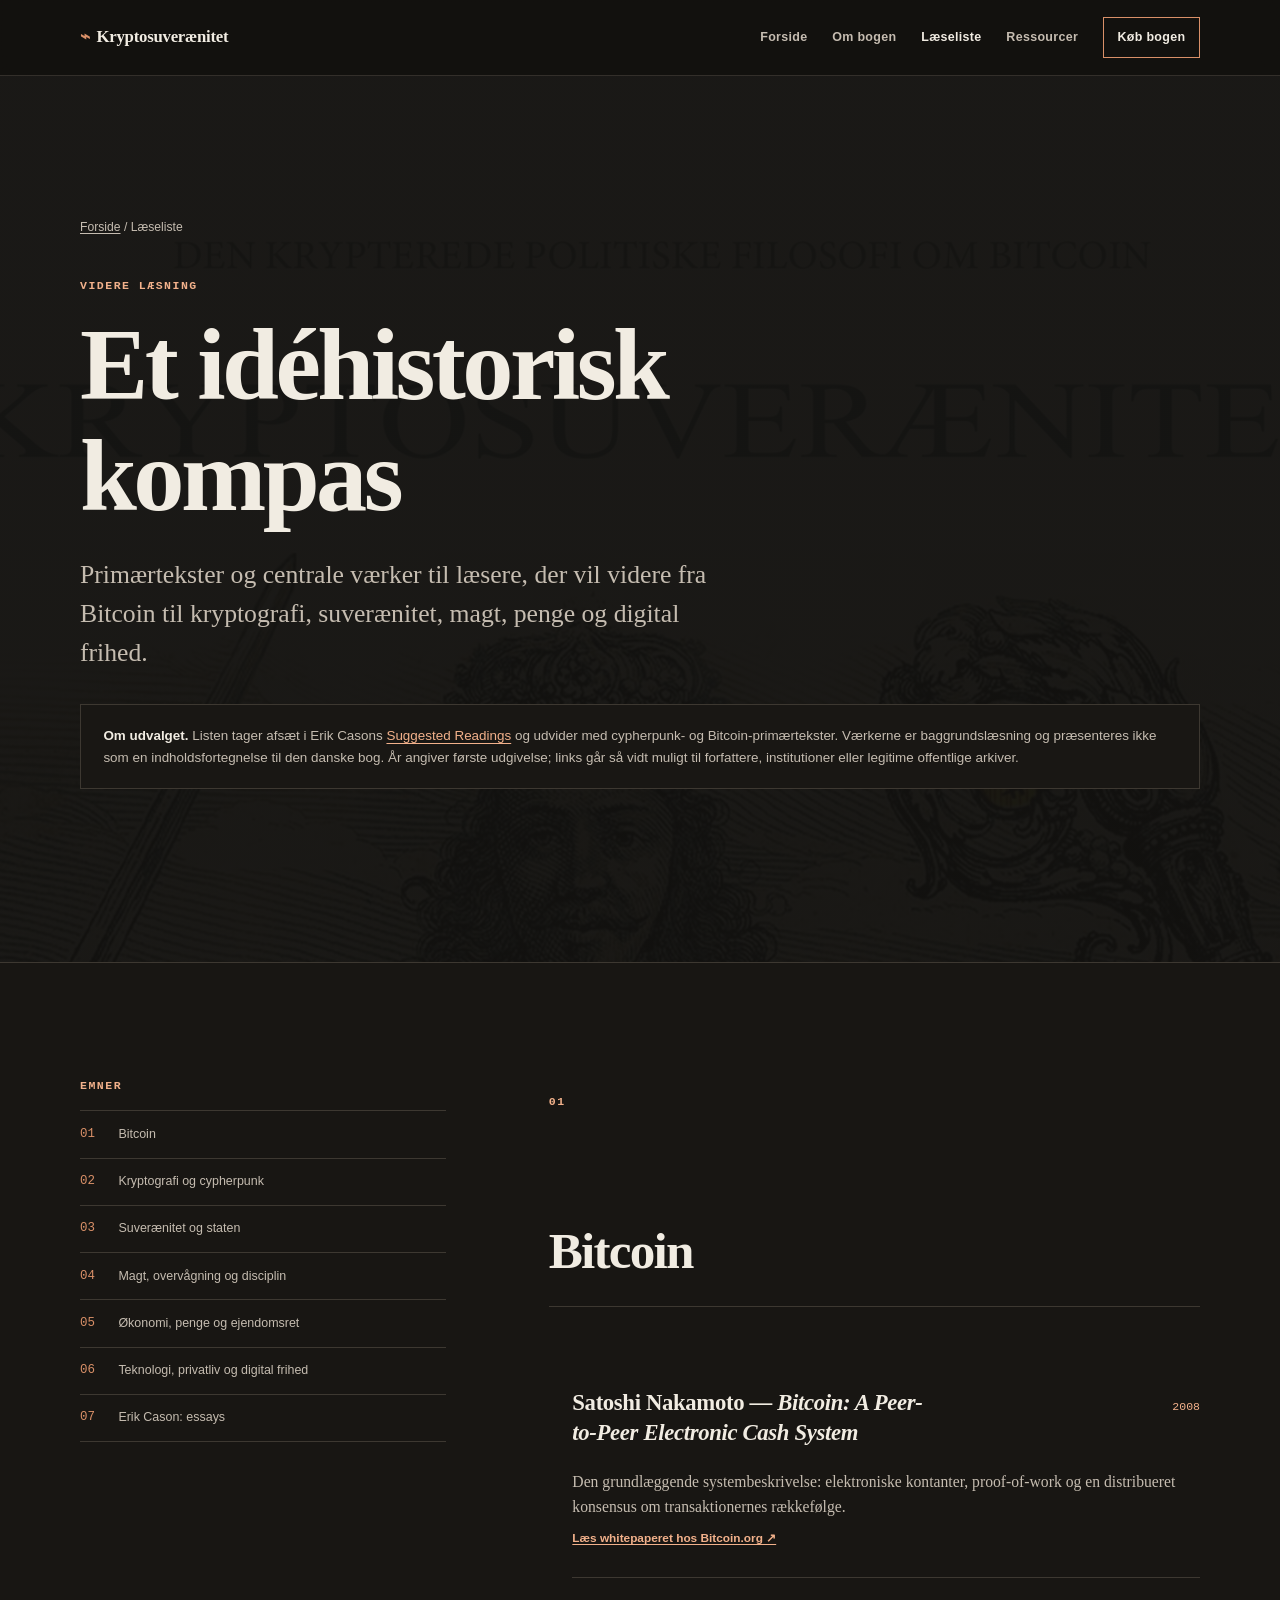
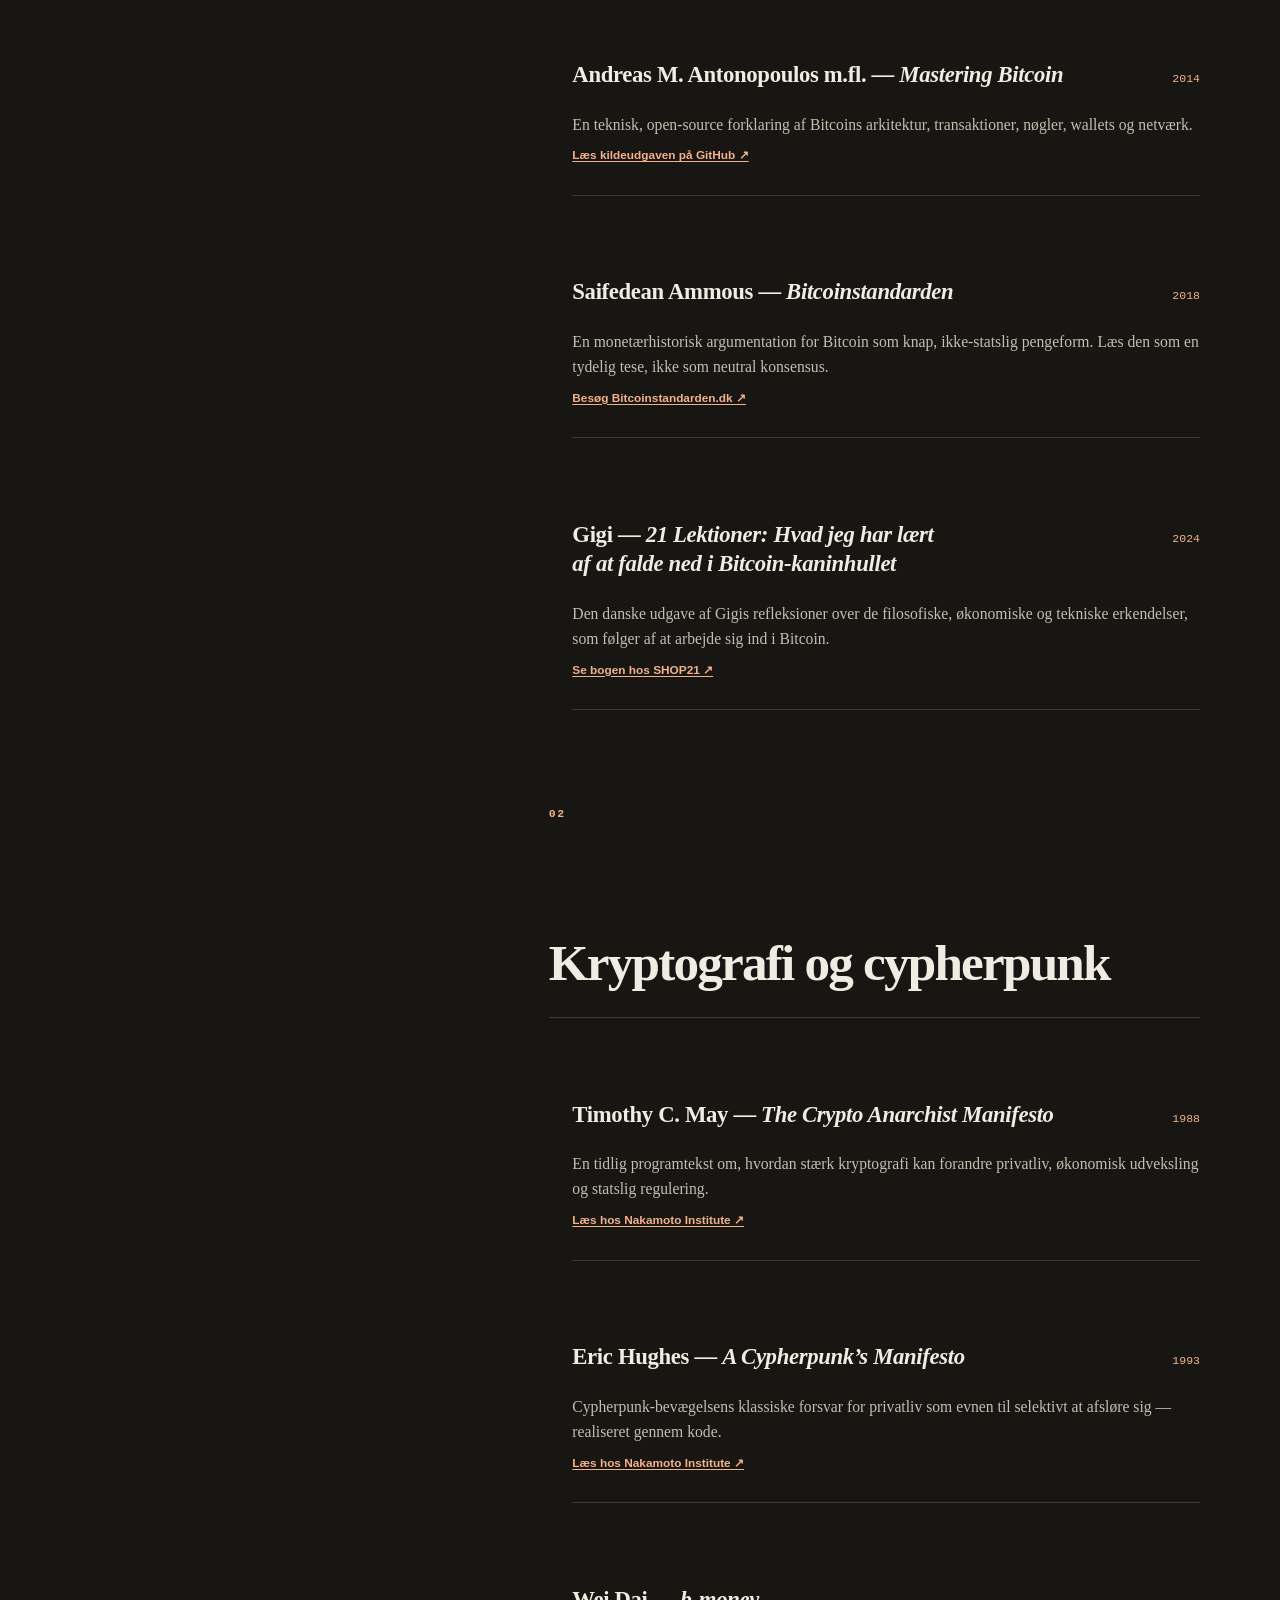
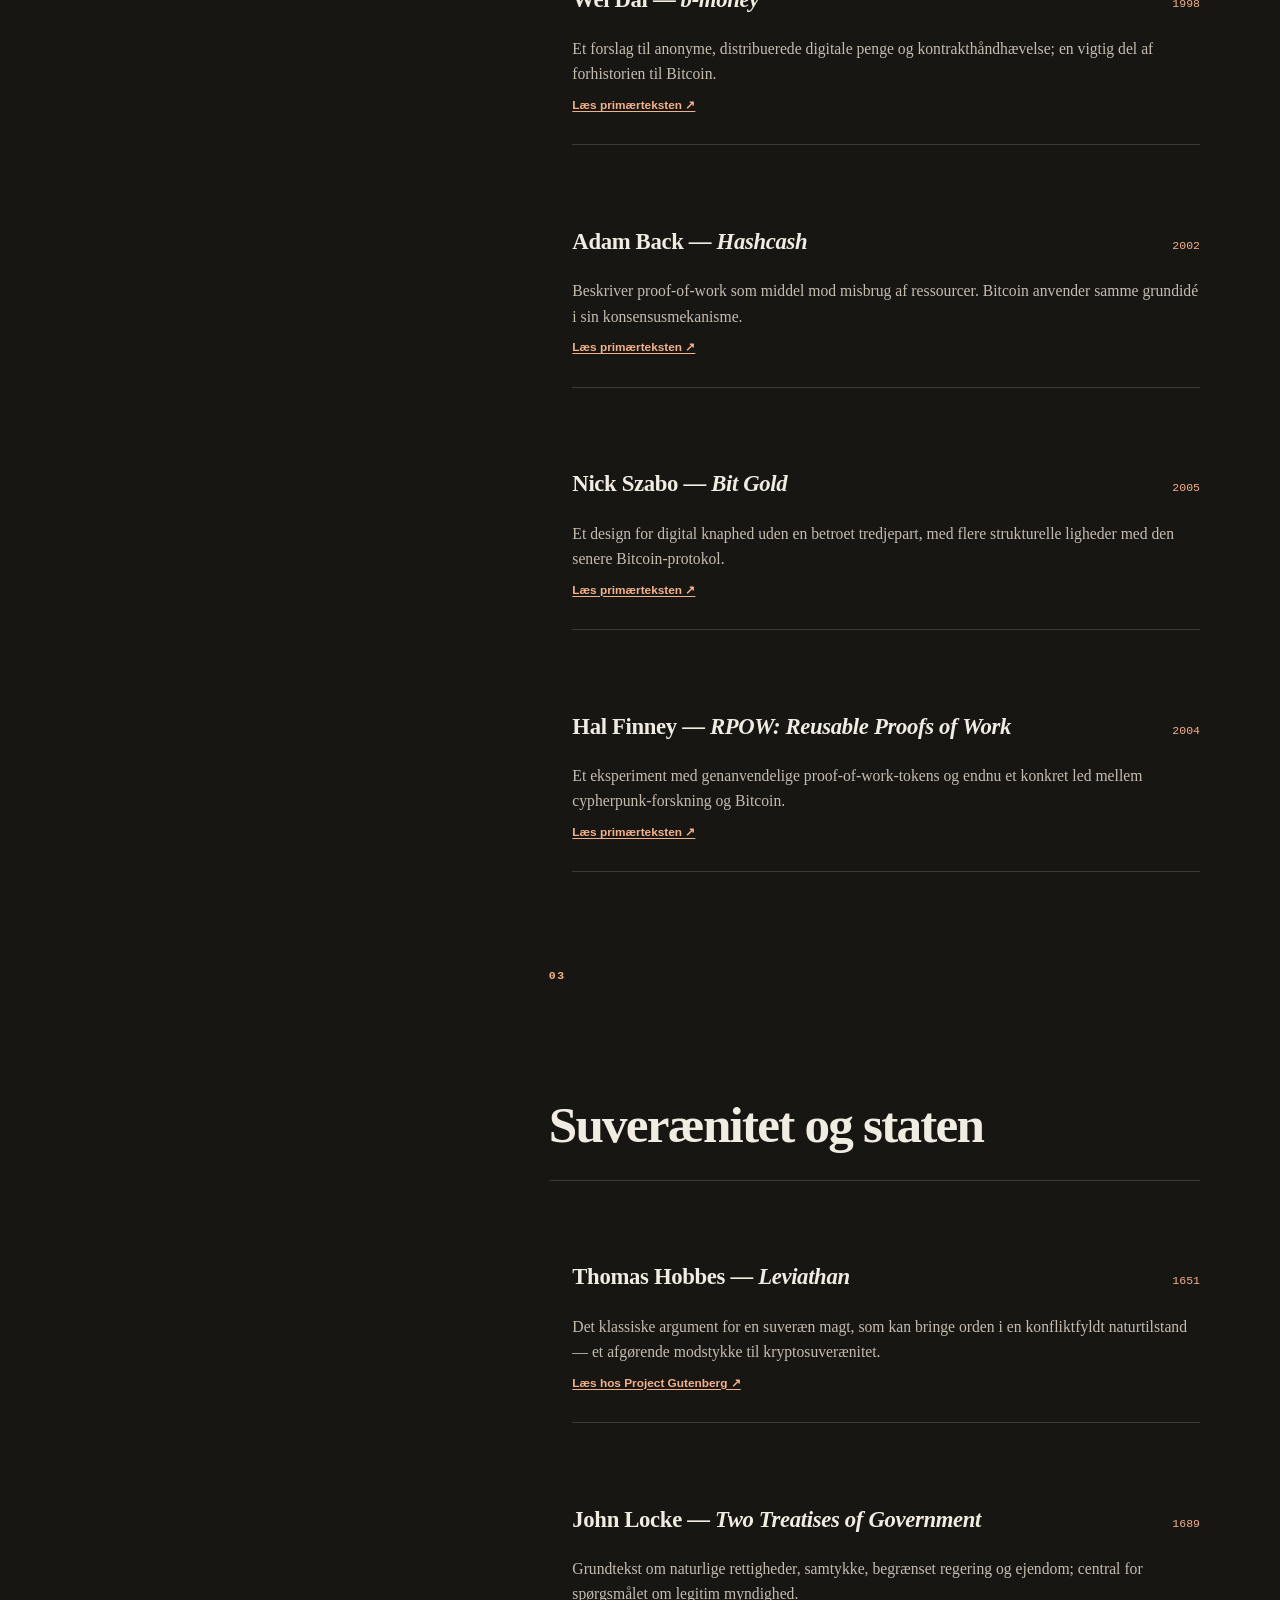
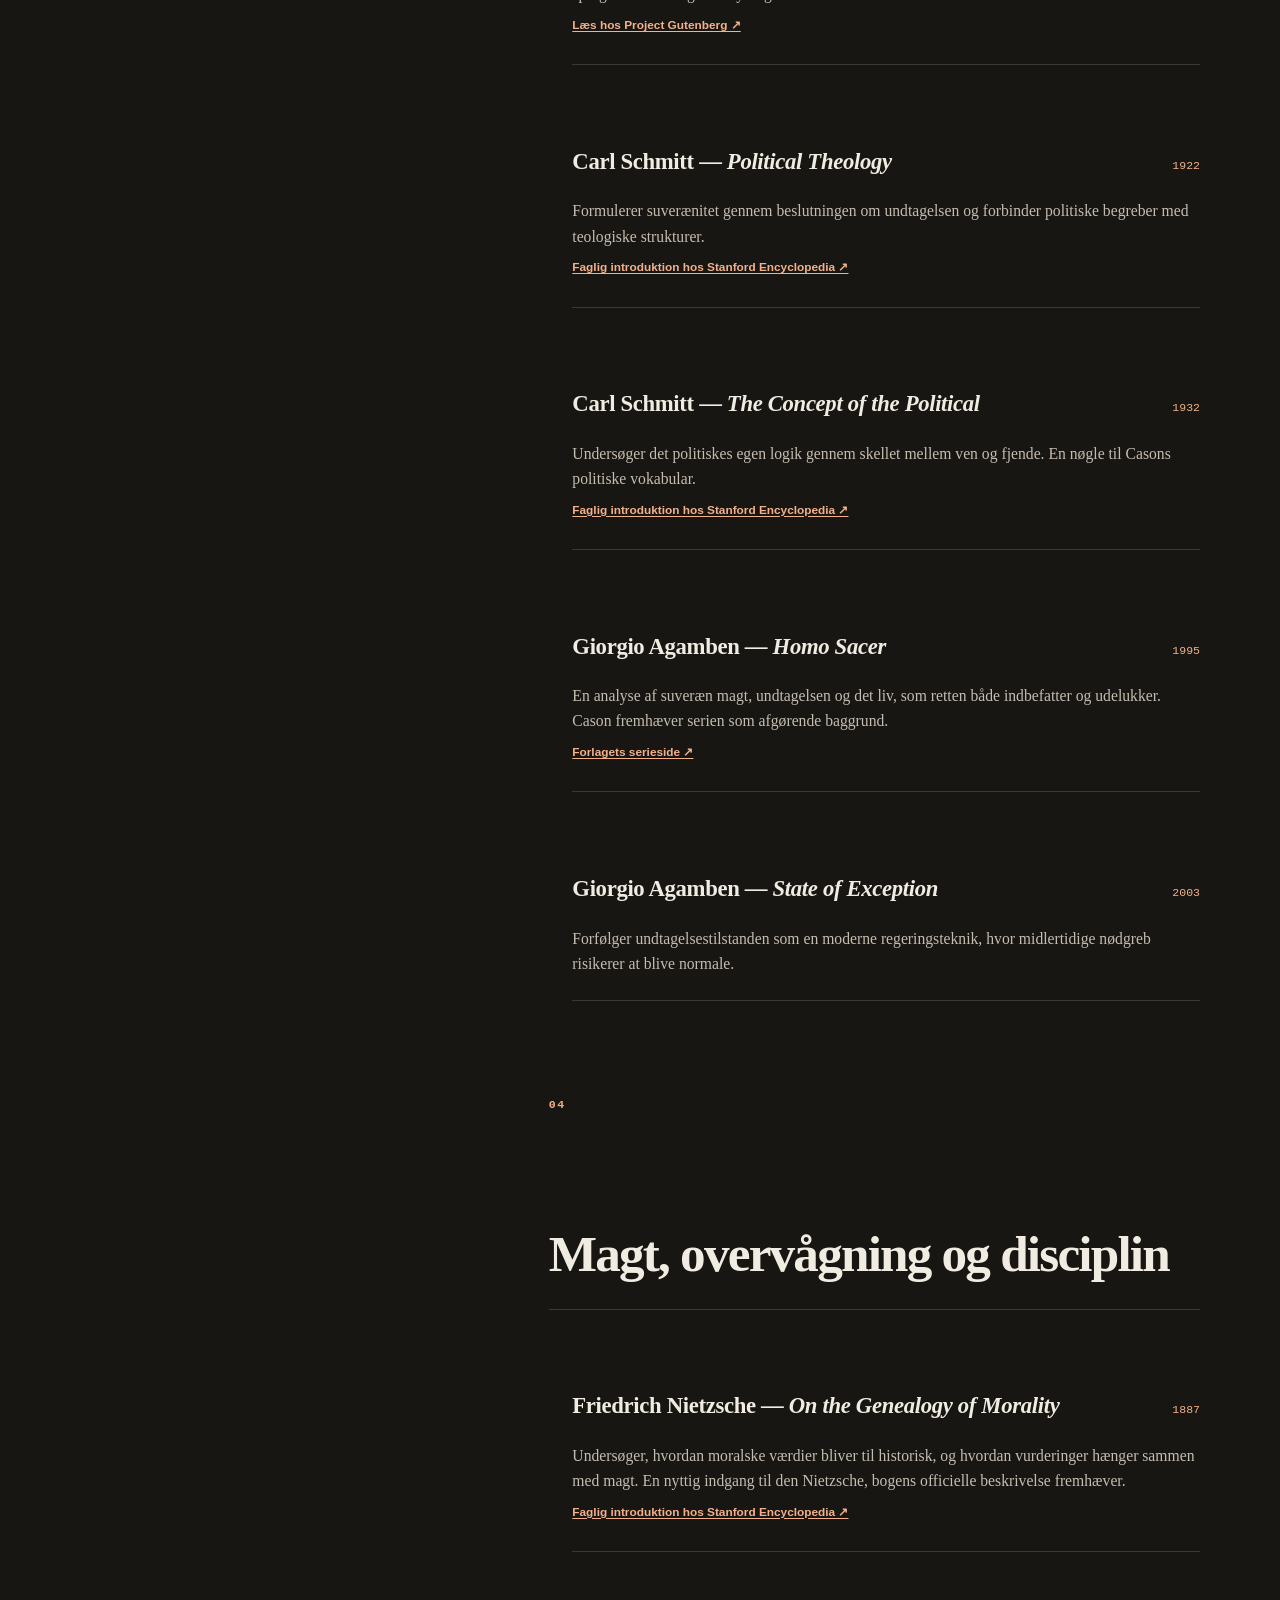
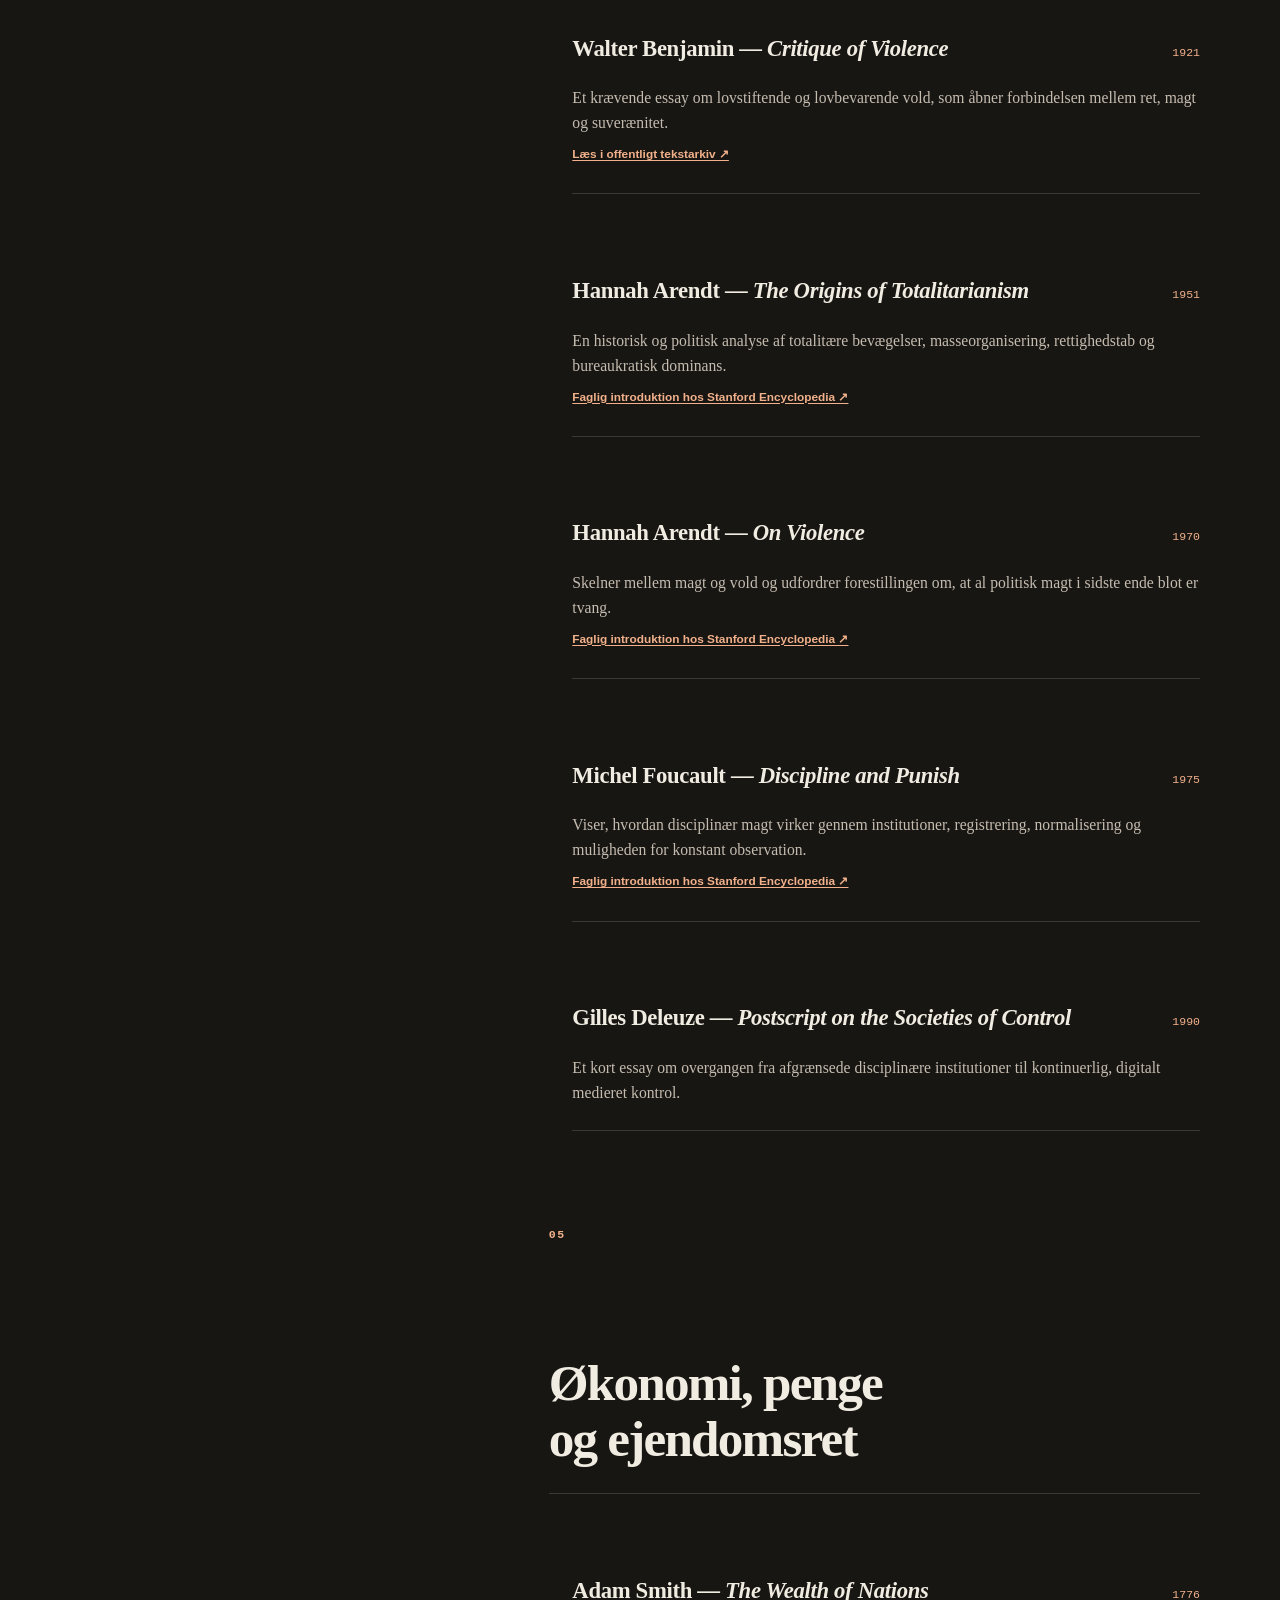
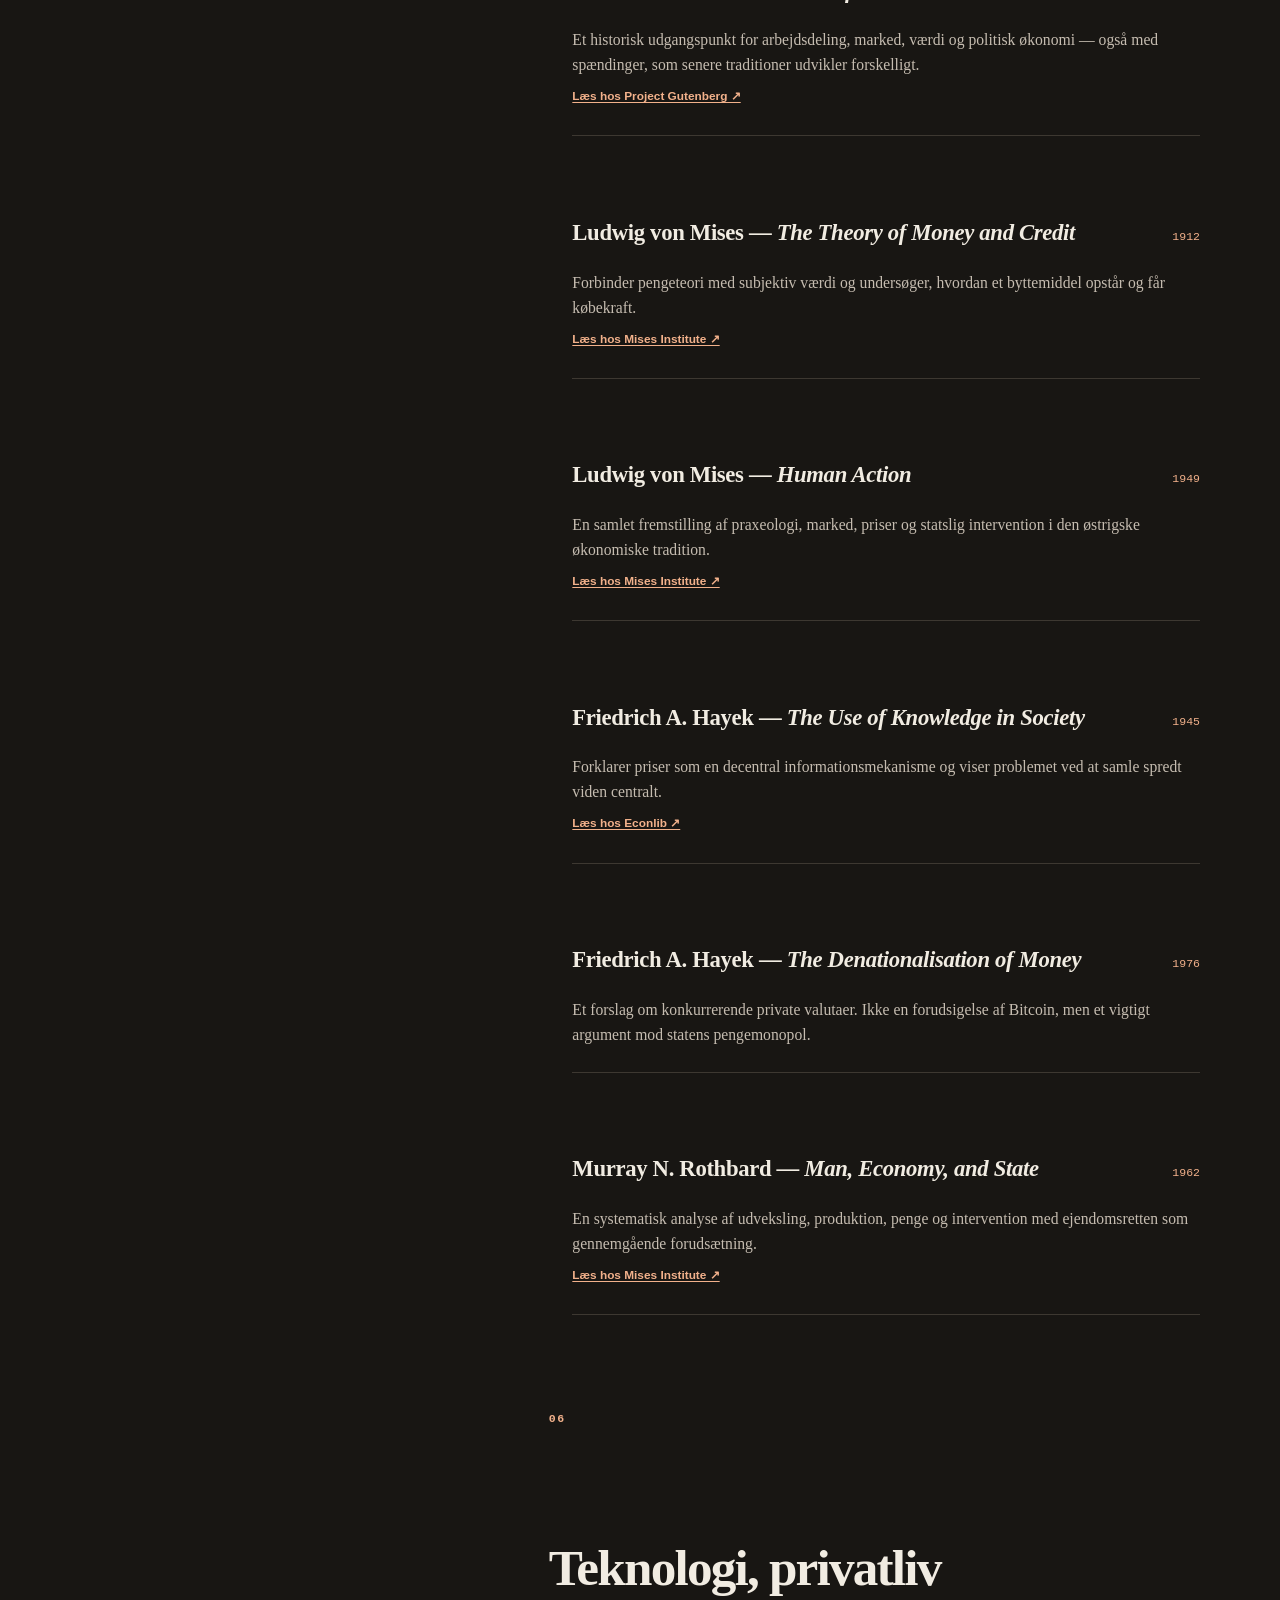
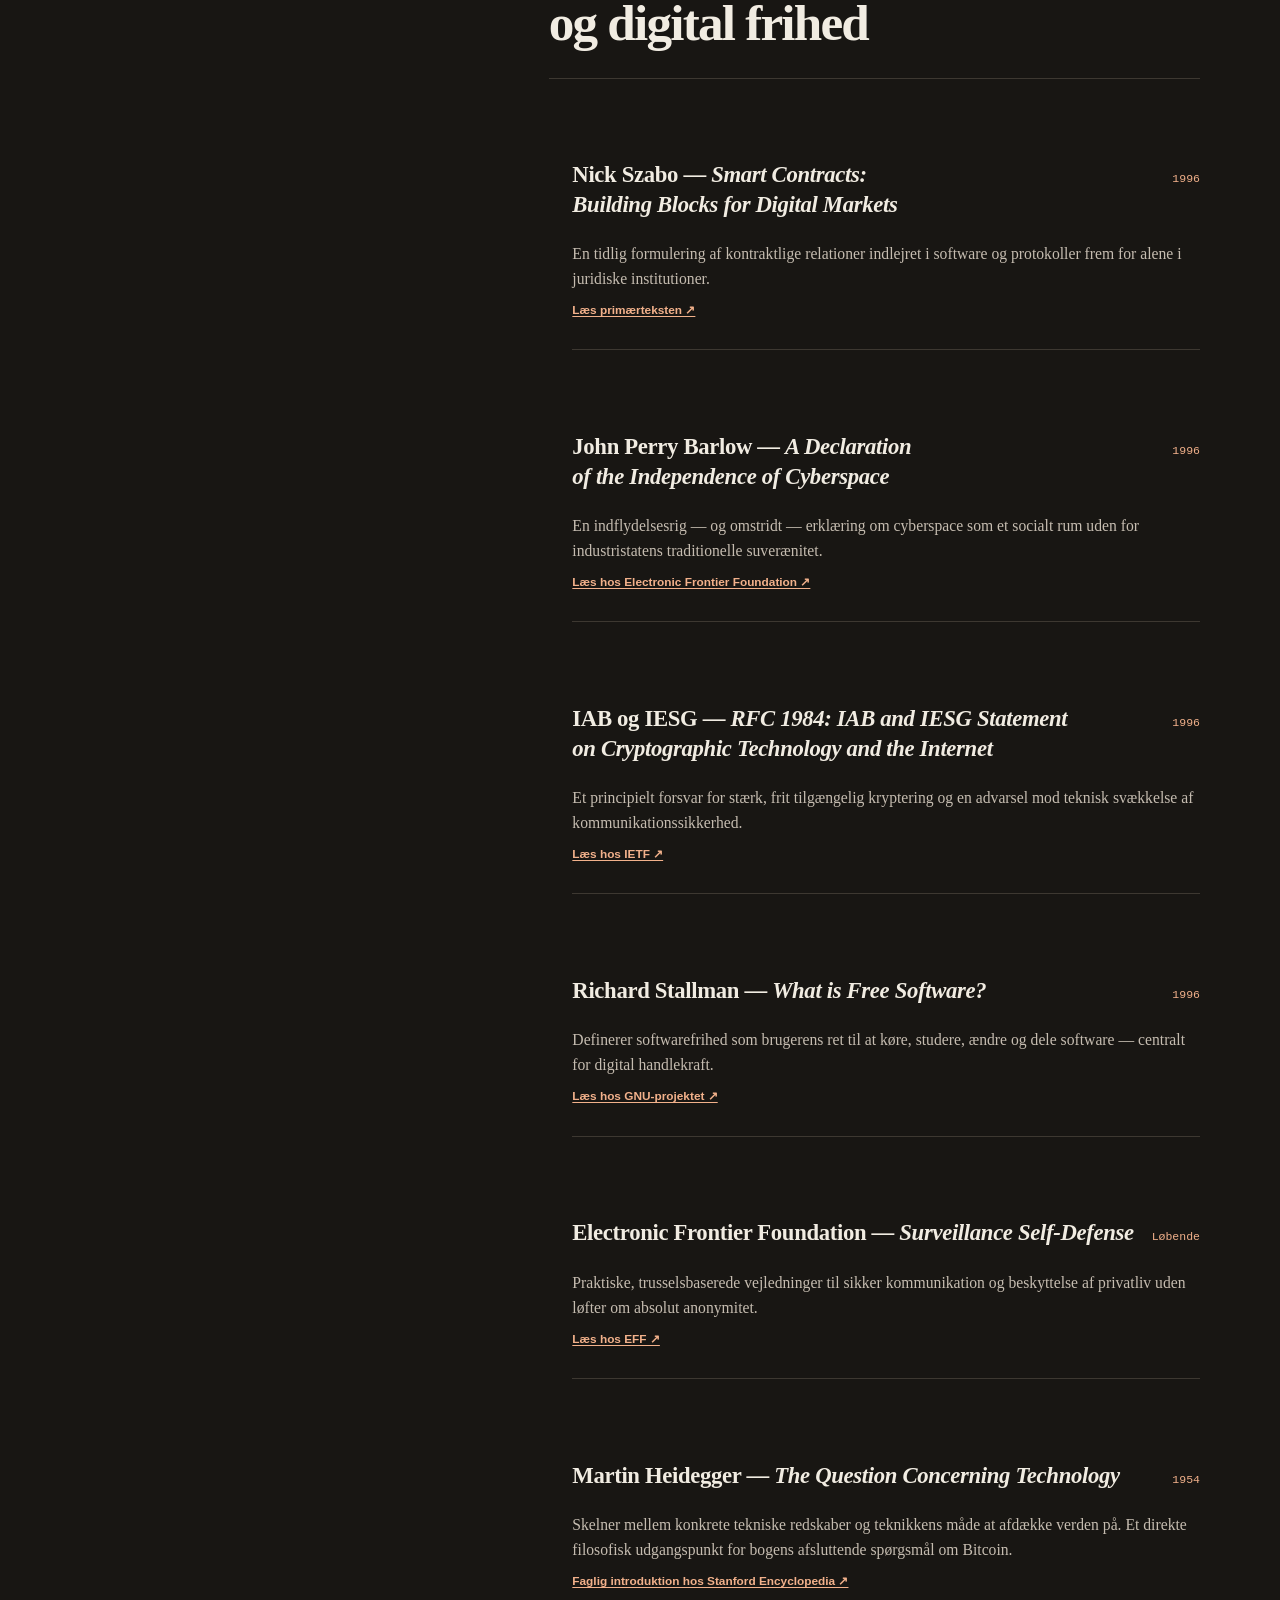
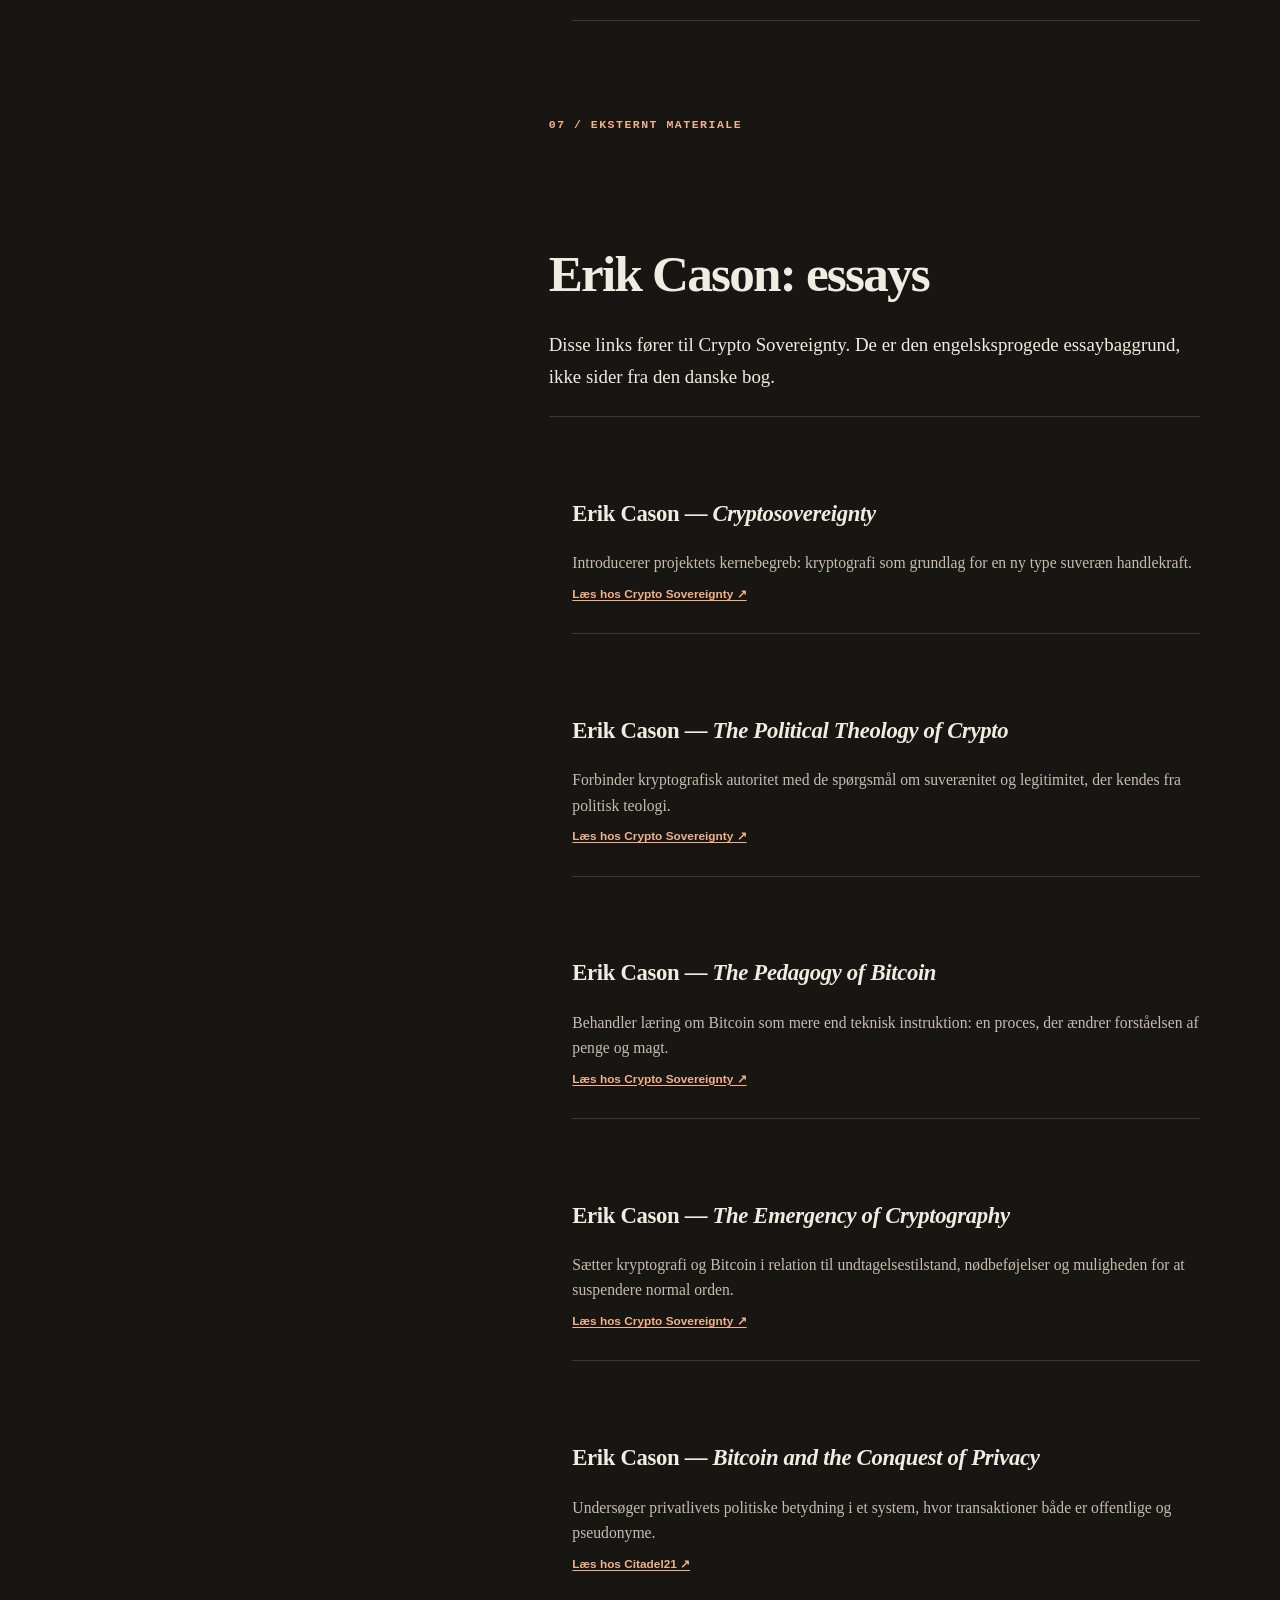
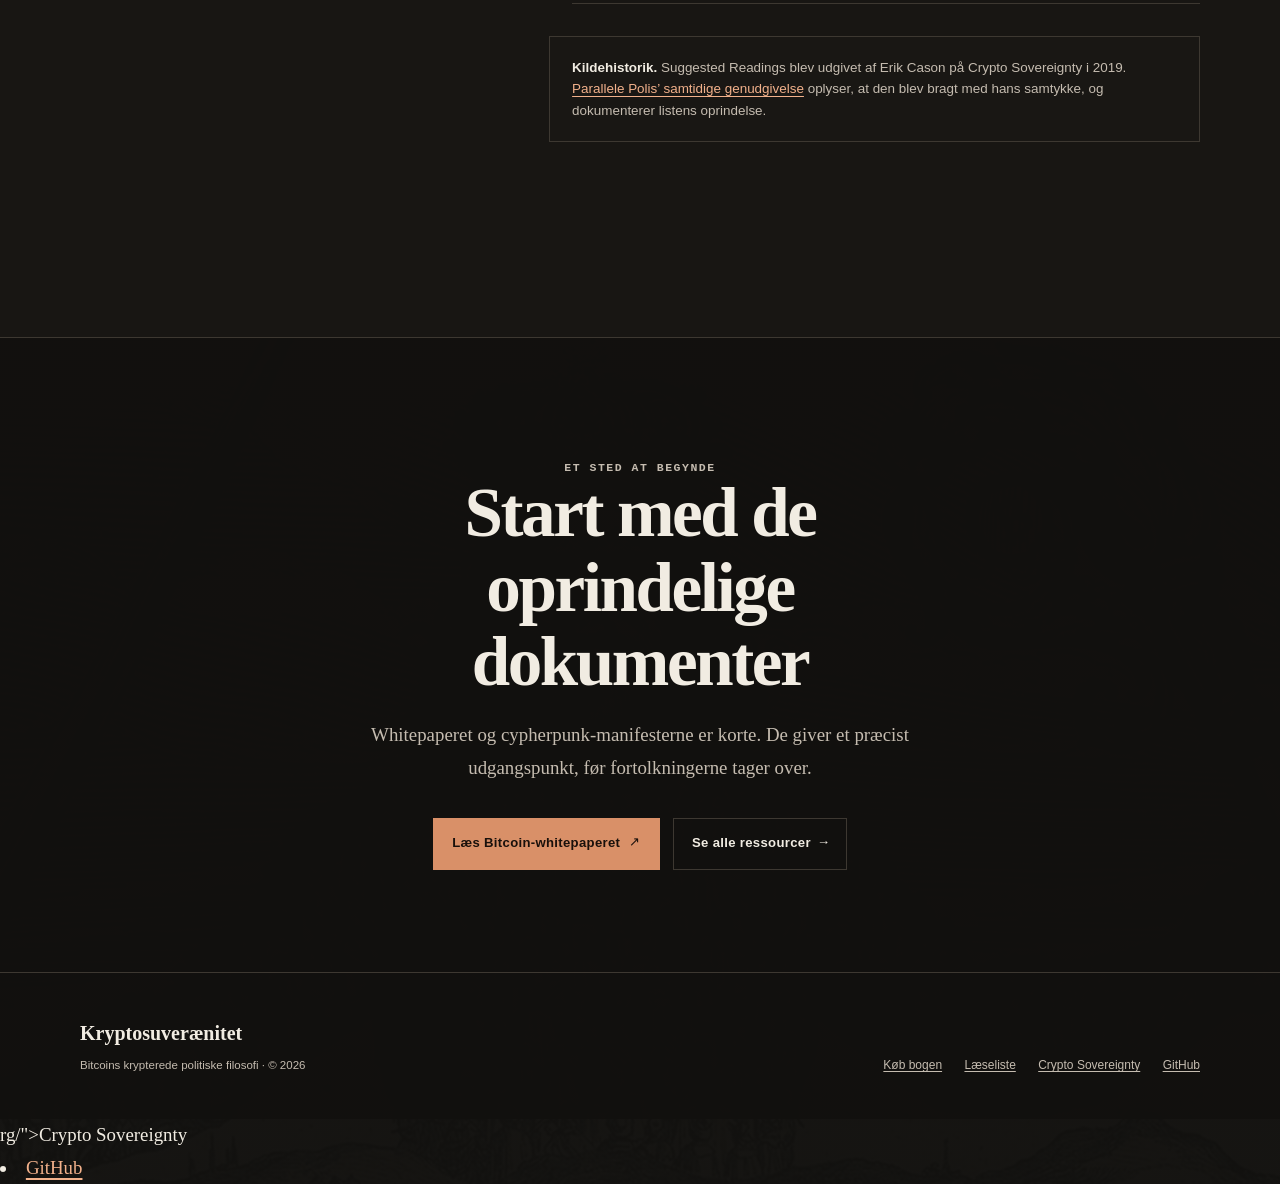
==== commit 0dbf2908: "Link philosophical sources from homepage" ====
--- a/laeseliste/index.html
+++ b/laeseliste/index.html
@@ -11,10 +11,10 @@
 </header><main id="indhold">
 <header class="page-hero shell"><p class="breadcrumb"><a href="/">Forside</a> / Læseliste</p><p class="eyebrow">Videre læsning</p><h1>Et idéhistorisk kompas</h1><p class="lede">Primærtekster og centrale værker til læsere, der vil videre fra Bitcoin til kryptografi, suverænitet, magt, penge og digital frihed.</p><div class="notice"><strong>Om udvalget.</strong> Listen tager afsæt i Erik Casons <a href="https://cryptosovereignty.org/suggested-readings/">Suggested Readings</a> og udvider med cypherpunk- og Bitcoin-primærtekster. Værkerne er baggrundslæsning og præsenteres ikke som en indholdsfortegnelse til den danske bog. År angiver første udgivelse; links går så vidt muligt til forfattere, institutioner eller legitime offentlige arkiver.</div></header>
 <section class="section section-soft"><div class="shell split">
-<nav class="toc" aria-label="Læselistens emner"><p class="eyebrow">Emner</p><ol><li><a href="#bitcoin">Bitcoin</a></li><li><a href="#kryptografi">Kryptografi og cypherpunk</a></li><li><a href="#suveraenitet">Suverænitet og staten</a></li><li><a href="#magt">Magt, overvågning og disciplin</a></li><li><a href="#oekonomi">Økonomi, penge og ejendomsret</a></li><li><a href="#frihed">Teknologi, privatliv og digital frihed</a></li><li><a href="#cason">Erik Cason: essays</a></li></ol></nav>
+<nav class="toc" aria-label="Læselistens emner"><p class="eyebrow">Emner</p><ol><li><a href="#bitcoin">Bitcoin</a></li><li><a href="#kryptografi">Kryptografi og cypherpunk</a></li><li><a href="#suveraenitet">Suverænitet og staten</a></li><li><a href="#magt">Magt, overvågning og disciplin</a></li><li><a href="#oekonomi">Økonomi, penge og ejendomsret</a></li><li><a href="#teknologi">Teknologi, privatliv og digital frihed</a></li><li><a href="#cason">Erik Cason: essays</a></li></ol></nav>
 <div class="prose">
 <section id="bitcoin" class="reading-section"><p class="eyebrow">01</p><h2>Bitcoin</h2><ol class="reading-list">
-<li class="reading-item"><div class="reading-item-head"><h3>Satoshi Nakamoto — <cite>Bitcoin: A Peer-to-Peer Electronic Cash System</cite></h3><span class="year">2008</span></div><p>Den grundlæggende systembeskrivelse: elektroniske kontanter, proof-of-work og en distribueret konsensus om transaktionernes rækkefølge.</p><a class="source-link" href="https://bitcoin.org/bitcoin.pdf">Læs whitepaperet hos Bitcoin.org ↗</a></li>
+<li id="satoshi-nakamoto" class="reading-item"><div class="reading-item-head"><h3>Satoshi Nakamoto — <cite>Bitcoin: A Peer-to-Peer Electronic Cash System</cite></h3><span class="year">2008</span></div><p>Den grundlæggende systembeskrivelse: elektroniske kontanter, proof-of-work og en distribueret konsensus om transaktionernes rækkefølge.</p><a class="source-link" href="https://bitcoin.org/bitcoin.pdf">Læs whitepaperet hos Bitcoin.org ↗</a></li>
 <li class="reading-item"><div class="reading-item-head"><h3>Andreas M. Antonopoulos m.fl. — <cite>Mastering Bitcoin</cite></h3><span class="year">2014</span></div><p>En teknisk, open-source forklaring af Bitcoins arkitektur, transaktioner, nøgler, wallets og netværk.</p><a class="source-link" href="https://github.com/bitcoinbook/bitcoinbook">Læs kildeudgaven på GitHub ↗</a></li>
 <li class="reading-item"><div class="reading-item-head"><h3>Saifedean Ammous — <cite>Bitcoinstandarden</cite></h3><span class="year">2018</span></div><p>En monetærhistorisk argumentation for Bitcoin som knap, ikke-statslig pengeform. Læs den som en tydelig tese, ikke som neutral konsensus.</p><a class="source-link" href="https://bitcoinstandarden.dk/">Besøg Bitcoinstandarden.dk ↗</a></li>
 <li class="reading-item"><div class="reading-item-head"><h3>Gigi — <cite>21 Lektioner: Hvad jeg har lært af at falde ned i Bitcoin-kaninhullet</cite></h3><span class="year">2024</span></div><p>Den danske udgave af Gigis refleksioner over de filosofiske, økonomiske og tekniske erkendelser, som følger af at arbejde sig ind i Bitcoin.</p><a class="source-link" href="https://shop21.dk/vare/21-lektioner/">Se bogen hos SHOP21 ↗</a></li>
@@ -28,37 +28,39 @@
 <li class="reading-item"><div class="reading-item-head"><h3>Hal Finney — <cite>RPOW: Reusable Proofs of Work</cite></h3><span class="year">2004</span></div><p>Et eksperiment med genanvendelige proof-of-work-tokens og endnu et konkret led mellem cypherpunk-forskning og Bitcoin.</p><a class="source-link" href="https://nakamotoinstitute.org/library/rpow/">Læs primærteksten ↗</a></li>
 </ol></section>
 <section id="suveraenitet" class="reading-section"><p class="eyebrow">03</p><h2>Suverænitet og staten</h2><ol class="reading-list">
-<li class="reading-item"><div class="reading-item-head"><h3>Thomas Hobbes — <cite>Leviathan</cite></h3><span class="year">1651</span></div><p>Det klassiske argument for en suveræn magt, som kan bringe orden i en konfliktfyldt naturtilstand — et afgørende modstykke til kryptosuverænitet.</p><a class="source-link" href="https://www.gutenberg.org/ebooks/3207">Læs hos Project Gutenberg ↗</a></li>
+<li id="thomas-hobbes" class="reading-item"><div class="reading-item-head"><h3>Thomas Hobbes — <cite>Leviathan</cite></h3><span class="year">1651</span></div><p>Det klassiske argument for en suveræn magt, som kan bringe orden i en konfliktfyldt naturtilstand — et afgørende modstykke til kryptosuverænitet.</p><a class="source-link" href="https://www.gutenberg.org/ebooks/3207">Læs hos Project Gutenberg ↗</a></li>
 <li class="reading-item"><div class="reading-item-head"><h3>John Locke — <cite>Two Treatises of Government</cite></h3><span class="year">1689</span></div><p>Grundtekst om naturlige rettigheder, samtykke, begrænset regering og ejendom; central for spørgsmålet om legitim myndighed.</p><a class="source-link" href="https://www.gutenberg.org/ebooks/7370">Læs hos Project Gutenberg ↗</a></li>
-<li class="reading-item"><div class="reading-item-head"><h3>Carl Schmitt — <cite>Political Theology</cite></h3><span class="year">1922</span></div><p>Formulerer suverænitet gennem beslutningen om undtagelsen og forbinder politiske begreber med teologiske strukturer.</p><a class="source-link" href="https://plato.stanford.edu/entries/schmitt/">Faglig introduktion hos Stanford Encyclopedia ↗</a></li>
+<li id="carl-schmitt" class="reading-item"><div class="reading-item-head"><h3>Carl Schmitt — <cite>Political Theology</cite></h3><span class="year">1922</span></div><p>Formulerer suverænitet gennem beslutningen om undtagelsen og forbinder politiske begreber med teologiske strukturer.</p><a class="source-link" href="https://plato.stanford.edu/entries/schmitt/">Faglig introduktion hos Stanford Encyclopedia ↗</a></li>
 <li class="reading-item"><div class="reading-item-head"><h3>Carl Schmitt — <cite>The Concept of the Political</cite></h3><span class="year">1932</span></div><p>Undersøger det politiskes egen logik gennem skellet mellem ven og fjende. En nøgle til Casons politiske vokabular.</p><a class="source-link" href="https://plato.stanford.edu/entries/schmitt/">Faglig introduktion hos Stanford Encyclopedia ↗</a></li>
-<li class="reading-item"><div class="reading-item-head"><h3>Giorgio Agamben — <cite>Homo Sacer</cite></h3><span class="year">1995</span></div><p>En analyse af suveræn magt, undtagelsen og det liv, som retten både indbefatter og udelukker. Cason fremhæver serien som afgørende baggrund.</p><a class="source-link" href="https://www.sup.org/books/title/?id=28469">Forlagets serieside ↗</a></li>
+<li id="giorgio-agamben" class="reading-item"><div class="reading-item-head"><h3>Giorgio Agamben — <cite>Homo Sacer</cite></h3><span class="year">1995</span></div><p>En analyse af suveræn magt, undtagelsen og det liv, som retten både indbefatter og udelukker. Cason fremhæver serien som afgørende baggrund.</p><a class="source-link" href="https://www.sup.org/books/title/?id=28469">Forlagets serieside ↗</a></li>
 <li class="reading-item"><div class="reading-item-head"><h3>Giorgio Agamben — <cite>State of Exception</cite></h3><span class="year">2003</span></div><p>Forfølger undtagelsestilstanden som en moderne regeringsteknik, hvor midlertidige nødgreb risikerer at blive normale.</p></li>
 </ol></section>
 <section id="magt" class="reading-section"><p class="eyebrow">04</p><h2>Magt, overvågning og disciplin</h2><ol class="reading-list">
-<li class="reading-item"><div class="reading-item-head"><h3>Walter Benjamin — <cite>Critique of Violence</cite></h3><span class="year">1921</span></div><p>Et krævende essay om lovstiftende og lovbevarende vold, som åbner forbindelsen mellem ret, magt og suverænitet.</p><a class="source-link" href="https://www.marxists.org/reference/subject/philosophy/works/ge/benjamin.htm">Læs i offentligt tekstarkiv ↗</a></li>
-<li class="reading-item"><div class="reading-item-head"><h3>Hannah Arendt — <cite>The Origins of Totalitarianism</cite></h3><span class="year">1951</span></div><p>En historisk og politisk analyse af totalitære bevægelser, masseorganisering, rettighedstab og bureaukratisk dominans.</p><a class="source-link" href="https://plato.stanford.edu/entries/arendt/">Faglig introduktion hos Stanford Encyclopedia ↗</a></li>
+<li id="friedrich-nietzsche" class="reading-item"><div class="reading-item-head"><h3>Friedrich Nietzsche — <cite>On the Genealogy of Morality</cite></h3><span class="year">1887</span></div><p>Undersøger, hvordan moralske værdier bliver til historisk, og hvordan vurderinger hænger sammen med magt. En nyttig indgang til den Nietzsche, bogens officielle beskrivelse fremhæver.</p><a class="source-link" href="https://plato.stanford.edu/entries/nietzsche/">Faglig introduktion hos Stanford Encyclopedia ↗</a></li>
+<li id="walter-benjamin" class="reading-item"><div class="reading-item-head"><h3>Walter Benjamin — <cite>Critique of Violence</cite></h3><span class="year">1921</span></div><p>Et krævende essay om lovstiftende og lovbevarende vold, som åbner forbindelsen mellem ret, magt og suverænitet.</p><a class="source-link" href="https://www.marxists.org/reference/subject/philosophy/works/ge/benjamin.htm">Læs i offentligt tekstarkiv ↗</a></li>
+<li id="hannah-arendt" class="reading-item"><div class="reading-item-head"><h3>Hannah Arendt — <cite>The Origins of Totalitarianism</cite></h3><span class="year">1951</span></div><p>En historisk og politisk analyse af totalitære bevægelser, masseorganisering, rettighedstab og bureaukratisk dominans.</p><a class="source-link" href="https://plato.stanford.edu/entries/arendt/">Faglig introduktion hos Stanford Encyclopedia ↗</a></li>
 <li class="reading-item"><div class="reading-item-head"><h3>Hannah Arendt — <cite>On Violence</cite></h3><span class="year">1970</span></div><p>Skelner mellem magt og vold og udfordrer forestillingen om, at al politisk magt i sidste ende blot er tvang.</p><a class="source-link" href="https://plato.stanford.edu/entries/arendt/">Faglig introduktion hos Stanford Encyclopedia ↗</a></li>
-<li class="reading-item"><div class="reading-item-head"><h3>Michel Foucault — <cite>Discipline and Punish</cite></h3><span class="year">1975</span></div><p>Viser, hvordan disciplinær magt virker gennem institutioner, registrering, normalisering og muligheden for konstant observation.</p><a class="source-link" href="https://plato.stanford.edu/entries/foucault/">Faglig introduktion hos Stanford Encyclopedia ↗</a></li>
+<li id="michel-foucault" class="reading-item"><div class="reading-item-head"><h3>Michel Foucault — <cite>Discipline and Punish</cite></h3><span class="year">1975</span></div><p>Viser, hvordan disciplinær magt virker gennem institutioner, registrering, normalisering og muligheden for konstant observation.</p><a class="source-link" href="https://plato.stanford.edu/entries/foucault/">Faglig introduktion hos Stanford Encyclopedia ↗</a></li>
 <li class="reading-item"><div class="reading-item-head"><h3>Gilles Deleuze — <cite>Postscript on the Societies of Control</cite></h3><span class="year">1990</span></div><p>Et kort essay om overgangen fra afgrænsede disciplinære institutioner til kontinuerlig, digitalt medieret kontrol.</p></li>
 </ol></section>
 <section id="oekonomi" class="reading-section"><p class="eyebrow">05</p><h2>Økonomi, penge og ejendomsret</h2><ol class="reading-list">
 <li class="reading-item"><div class="reading-item-head"><h3>Adam Smith — <cite>The Wealth of Nations</cite></h3><span class="year">1776</span></div><p>Et historisk udgangspunkt for arbejdsdeling, marked, værdi og politisk økonomi — også med spændinger, som senere traditioner udvikler forskelligt.</p><a class="source-link" href="https://www.gutenberg.org/files/3300/3300-h/3300-h.htm">Læs hos Project Gutenberg ↗</a></li>
 <li class="reading-item"><div class="reading-item-head"><h3>Ludwig von Mises — <cite>The Theory of Money and Credit</cite></h3><span class="year">1912</span></div><p>Forbinder pengeteori med subjektiv værdi og undersøger, hvordan et byttemiddel opstår og får købekraft.</p><a class="source-link" href="https://mises.org/library/book/theory-money-and-credit">Læs hos Mises Institute ↗</a></li>
 <li class="reading-item"><div class="reading-item-head"><h3>Ludwig von Mises — <cite>Human Action</cite></h3><span class="year">1949</span></div><p>En samlet fremstilling af praxeologi, marked, priser og statslig intervention i den østrigske økonomiske tradition.</p><a class="source-link" href="https://mises.org/library/book/human-action">Læs hos Mises Institute ↗</a></li>
-<li class="reading-item"><div class="reading-item-head"><h3>Friedrich A. Hayek — <cite>The Use of Knowledge in Society</cite></h3><span class="year">1945</span></div><p>Forklarer priser som en decentral informationsmekanisme og viser problemet ved at samle spredt viden centralt.</p><a class="source-link" href="https://www.econlib.org/library/Essays/hykKnw.html">Læs hos Econlib ↗</a></li>
+<li id="friedrich-hayek" class="reading-item"><div class="reading-item-head"><h3>Friedrich A. Hayek — <cite>The Use of Knowledge in Society</cite></h3><span class="year">1945</span></div><p>Forklarer priser som en decentral informationsmekanisme og viser problemet ved at samle spredt viden centralt.</p><a class="source-link" href="https://www.econlib.org/library/Essays/hykKnw.html">Læs hos Econlib ↗</a></li>
 <li class="reading-item"><div class="reading-item-head"><h3>Friedrich A. Hayek — <cite>The Denationalisation of Money</cite></h3><span class="year">1976</span></div><p>Et forslag om konkurrerende private valutaer. Ikke en forudsigelse af Bitcoin, men et vigtigt argument mod statens pengemonopol.</p></li>
 <li class="reading-item"><div class="reading-item-head"><h3>Murray N. Rothbard — <cite>Man, Economy, and State</cite></h3><span class="year">1962</span></div><p>En systematisk analyse af udveksling, produktion, penge og intervention med ejendomsretten som gennemgående forudsætning.</p><a class="source-link" href="https://mises.org/library/book/man-economy-and-state-power-and-market">Læs hos Mises Institute ↗</a></li>
 </ol></section>
-<section id="frihed" class="reading-section"><p class="eyebrow">06</p><h2>Teknologi, privatliv og digital frihed</h2><ol class="reading-list">
+<section id="teknologi" class="reading-section"><p class="eyebrow">06</p><h2>Teknologi, privatliv og digital frihed</h2><ol class="reading-list">
 <li class="reading-item"><div class="reading-item-head"><h3>Nick Szabo — <cite>Smart Contracts: Building Blocks for Digital Markets</cite></h3><span class="year">1996</span></div><p>En tidlig formulering af kontraktlige relationer indlejret i software og protokoller frem for alene i juridiske institutioner.</p><a class="source-link" href="https://nakamotoinstitute.org/library/smart-contracts/">Læs primærteksten ↗</a></li>
 <li class="reading-item"><div class="reading-item-head"><h3>John Perry Barlow — <cite>A Declaration of the Independence of Cyberspace</cite></h3><span class="year">1996</span></div><p>En indflydelsesrig — og omstridt — erklæring om cyberspace som et socialt rum uden for industristatens traditionelle suverænitet.</p><a class="source-link" href="https://www.eff.org/cyberspace-independence">Læs hos Electronic Frontier Foundation ↗</a></li>
 <li class="reading-item"><div class="reading-item-head"><h3>IAB og IESG — <cite>RFC 1984: IAB and IESG Statement on Cryptographic Technology and the Internet</cite></h3><span class="year">1996</span></div><p>Et principielt forsvar for stærk, frit tilgængelig kryptering og en advarsel mod teknisk svækkelse af kommunikationssikkerhed.</p><a class="source-link" href="https://datatracker.ietf.org/doc/html/rfc1984">Læs hos IETF ↗</a></li>
 <li class="reading-item"><div class="reading-item-head"><h3>Richard Stallman — <cite>What is Free Software?</cite></h3><span class="year">1996</span></div><p>Definerer softwarefrihed som brugerens ret til at køre, studere, ændre og dele software — centralt for digital handlekraft.</p><a class="source-link" href="https://www.gnu.org/philosophy/free-sw.html">Læs hos GNU-projektet ↗</a></li>
 <li class="reading-item"><div class="reading-item-head"><h3>Electronic Frontier Foundation — <cite>Surveillance Self-Defense</cite></h3><span class="year">Løbende</span></div><p>Praktiske, trusselsbaserede vejledninger til sikker kommunikation og beskyttelse af privatliv uden løfter om absolut anonymitet.</p><a class="source-link" href="https://ssd.eff.org/">Læs hos EFF ↗</a></li>
+<li id="martin-heidegger" class="reading-item"><div class="reading-item-head"><h3>Martin Heidegger — <cite>The Question Concerning Technology</cite></h3><span class="year">1954</span></div><p>Skelner mellem konkrete tekniske redskaber og teknikkens måde at afdække verden på. Et direkte filosofisk udgangspunkt for bogens afsluttende spørgsmål om Bitcoin.</p><a class="source-link" href="https://plato.stanford.edu/entries/heidegger/">Faglig introduktion hos Stanford Encyclopedia ↗</a></li>
 </ol></section>
 <section id="cason" class="reading-section"><p class="eyebrow">07 / Eksternt materiale</p><h2>Erik Cason: essays</h2><p>Disse links fører til Crypto Sovereignty. De er den engelsksprogede essaybaggrund, ikke sider fra den danske bog.</p><ol class="reading-list">
-<li class="reading-item"><div class="reading-item-head"><h3>Erik Cason — <cite>Cryptosovereignty</cite></h3></div><p>Introducerer projektets kernebegreb: kryptografi som grundlag for en ny type suveræn handlekraft.</p><a class="source-link" href="https://cryptosovereignty.org/cryptosovereignty/">Læs hos Crypto Sovereignty ↗</a></li>
+<li id="erik-cason" class="reading-item"><div class="reading-item-head"><h3>Erik Cason — <cite>Cryptosovereignty</cite></h3></div><p>Introducerer projektets kernebegreb: kryptografi som grundlag for en ny type suveræn handlekraft.</p><a class="source-link" href="https://cryptosovereignty.org/cryptosovereignty/">Læs hos Crypto Sovereignty ↗</a></li>
 <li class="reading-item"><div class="reading-item-head"><h3>Erik Cason — <cite>The Political Theology of Crypto</cite></h3></div><p>Forbinder kryptografisk autoritet med de spørgsmål om suverænitet og legitimitet, der kendes fra politisk teologi.</p><a class="source-link" href="https://cryptosovereignty.org/the-political-theology-of-crypto/">Læs hos Crypto Sovereignty ↗</a></li>
 <li class="reading-item"><div class="reading-item-head"><h3>Erik Cason — <cite>The Pedagogy of Bitcoin</cite></h3></div><p>Behandler læring om Bitcoin som mere end teknisk instruktion: en proces, der ændrer forståelsen af penge og magt.</p><a class="source-link" href="https://cryptosovereignty.org/pedagogy-bitcoin/">Læs hos Crypto Sovereignty ↗</a></li>
 <li class="reading-item"><div class="reading-item-head"><h3>Erik Cason — <cite>The Emergency of Cryptography</cite></h3></div><p>Sætter kryptografi og Bitcoin i relation til undtagelsestilstand, nødbeføjelser og muligheden for at suspendere normal orden.</p><a class="source-link" href="https://cryptosovereignty.org/emergency-of-cryptography/">Læs hos Crypto Sovereignty ↗</a></li>
@@ -84,4 +86,22 @@
     });
   }
 </script>
+</body></html>rg/">Crypto Sovereignty</a></li><li><a href="https://github.com/suveraenmand-design/suveraen.dk">GitHub</a></li></ul></div></footer><script>
+  document.documentElement.classList.add('js');
+  const toggle = document.querySelector('.nav-toggle');
+  const menu = document.getElementById('primary-menu');
+  if (toggle && menu) {
+    toggle.addEventListener('click', () => {
+      const open = toggle.getAttribute('aria-expanded') === 'true';
+      toggle.setAttribute('aria-expanded', String(!open));
+      menu.classList.toggle('is-open', !open);
+    });
+    menu.addEventListener('click', event => {
+      if (event.target.closest('a')) {
+        toggle.setAttribute('aria-expanded', 'false');
+        menu.classList.remove('is-open');
+      }
+    });
+  }
+</script>
 </body></html>
--- a/assets/css/main.css
+++ b/assets/css/main.css
@@ -228,8 +228,12 @@
 .name-list li { padding: 1.3rem 0; border-bottom: 1px solid var(--line); }
 .name-list li:nth-child(odd) { padding-right: 1.4rem; }
 .name-list li:nth-child(even) { padding-left: 1.4rem; border-left: 1px solid var(--line); }
-.name-list strong { display: block; color: var(--ink); font-size: 1.1rem; font-weight: 600; }
-.name-list span { display: block; color: var(--ink-soft); font-family: var(--sans); font-size: .76rem; line-height: 1.45; }
+.name-list a { display: block; color: inherit; text-decoration: none; }
+.name-list a:hover strong { color: var(--accent-light); }
+.name-list a:hover span { color: var(--ink); }
+.name-list a::after { content: "→"; float: right; margin-top: -2.35rem; color: var(--accent); font-family: var(--mono); font-size: .72rem; opacity: .72; }
+.name-list strong { display: block; padding-right: 1.5rem; color: var(--ink); font-size: 1.1rem; font-weight: 600; }
+.name-list span { display: block; padding-right: 1.5rem; color: var(--ink-soft); font-family: var(--sans); font-size: .76rem; line-height: 1.45; }
 
 .external-panel { display: grid; grid-template-columns: minmax(0, 1.15fr) minmax(17rem, .85fr); gap: clamp(2rem, 7vw, 6rem); align-items: start; }
 .resource-links { margin: 0; padding: 0; border-top: 1px solid var(--line); list-style: none; }
